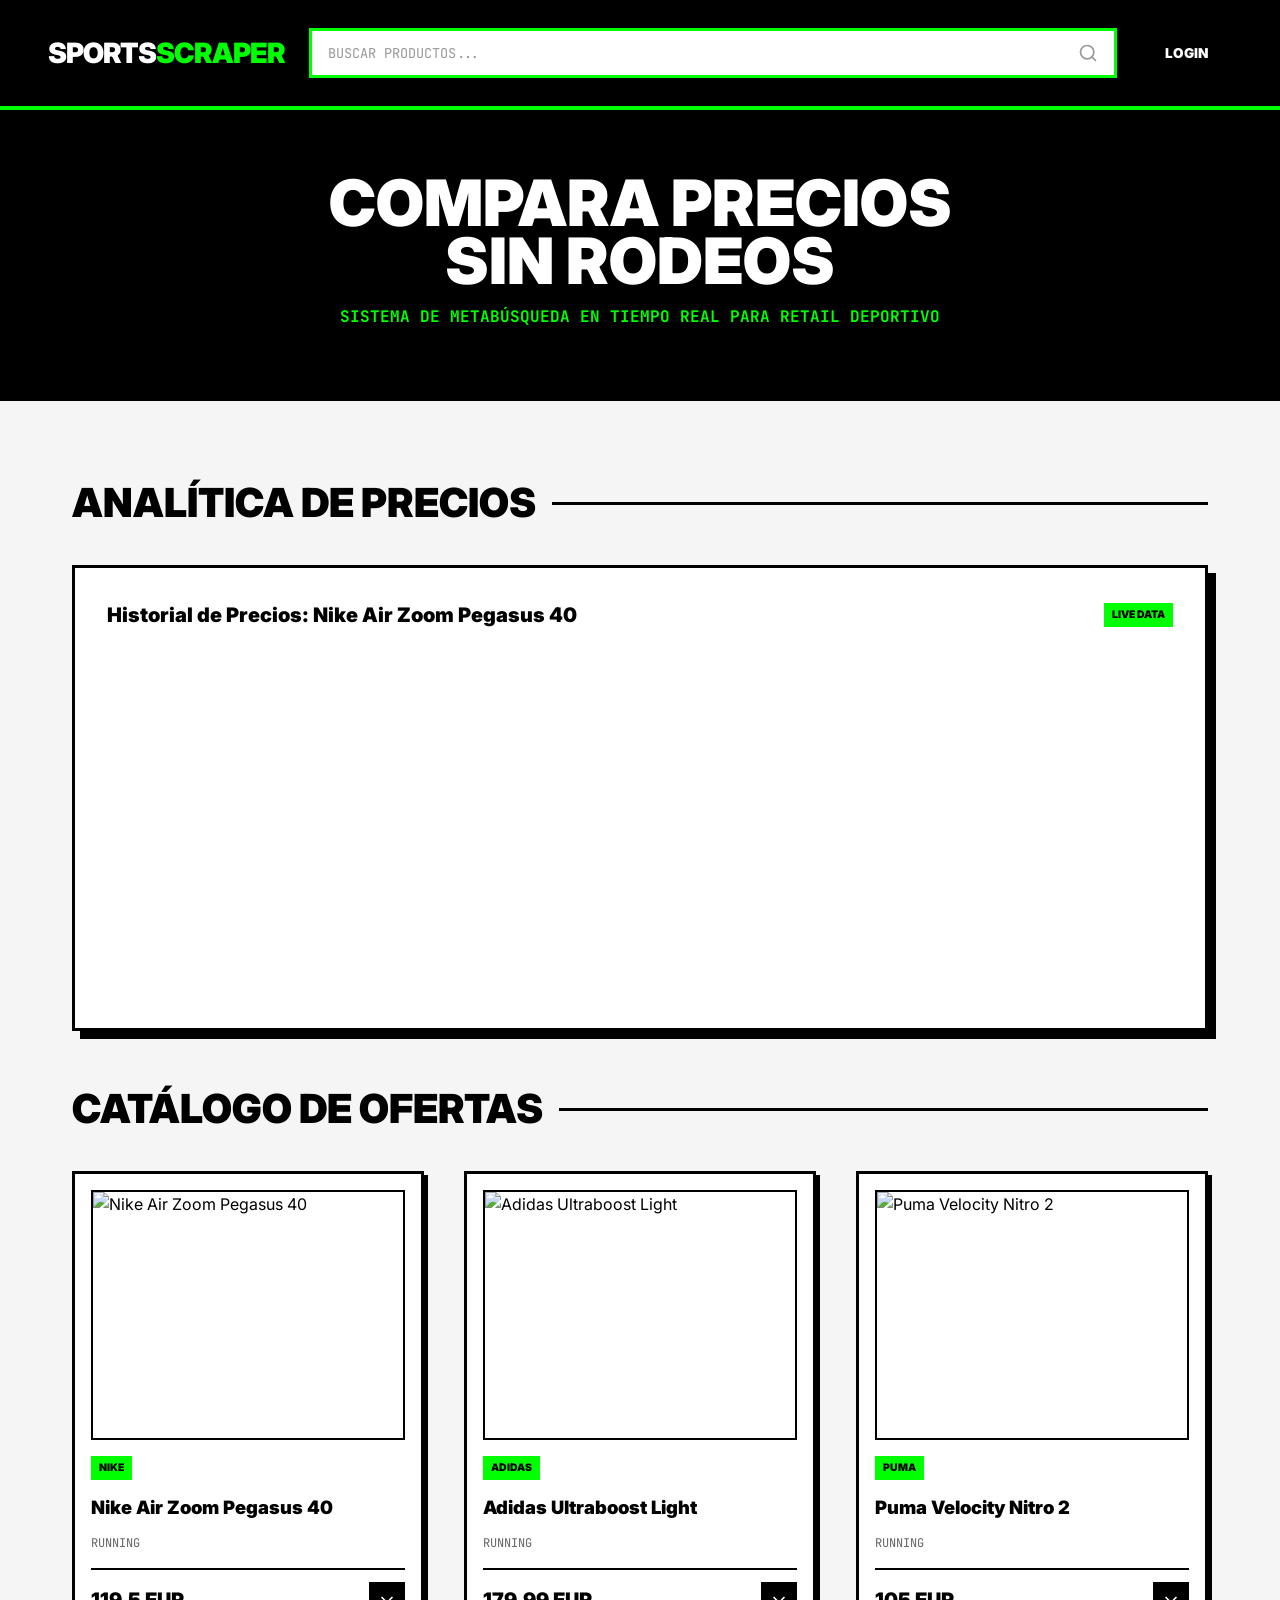
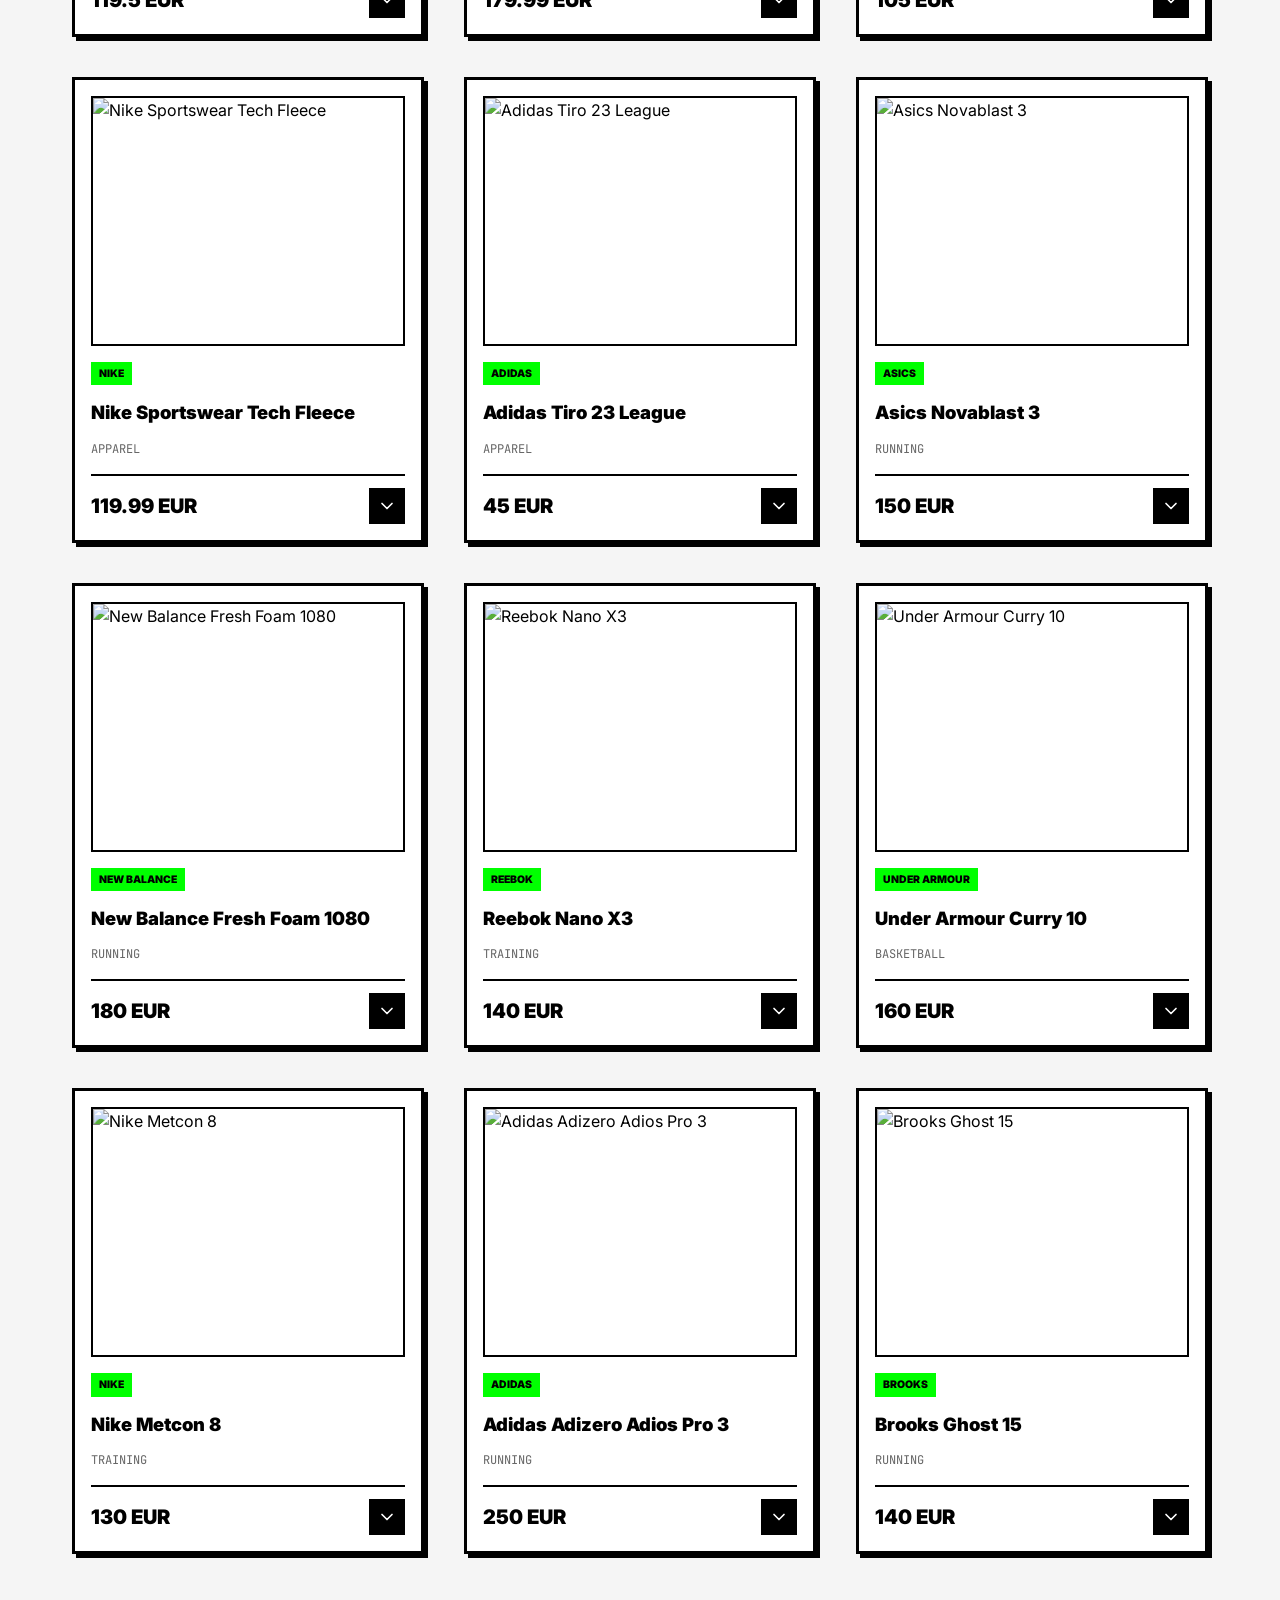
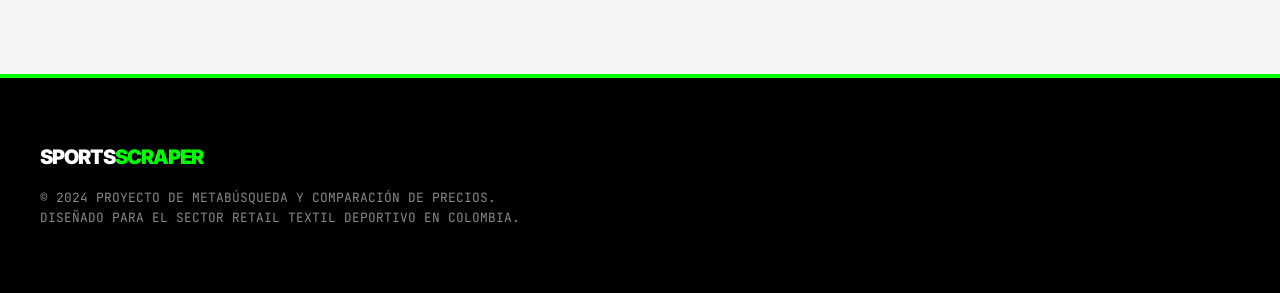
==== index.html @ 7b8d357d "feat: implementar layout base del header resolvinedo #3" ====
<!DOCTYPE html>
<html lang="es">
<head>
    <meta charset="UTF-8">
    <meta name="viewport" content="width=device-width, initial-scale=1.0">
    <title>SportsScraper | Comparador Brutalista</title>
    <link rel="stylesheet" href="css/style.css">
    <!-- Chart.js CDN -->
    <script src="https://cdn.jsdelivr.net/npm/chart.js"></script>
</head>
<body>
    <!-- HEADER: CU1 - Search Interface -->
    <header class="app-header">
        <div class="header-container">
            <div class="logo">Sports<span>Scraper</span></div>

            <div class="search-bar-wrapper">
                <div class="search-bar">
                    <input
                        type="text"
                        id="searchInput"
                        class="search-input"
                        placeholder="BUSCAR PRODUCTOS..."
                        aria-label="Buscador de productos"
                        autocomplete="off"
                    >
                    <button class="search-btn" aria-label="Ejecutar búsqueda">
                        <svg xmlns="http://www.w3.org/2000/svg" width="20" height="20" viewBox="0 0 24 24" fill="none" stroke="currentColor" stroke-width="2" stroke-linecap="round" stroke-linejoin="round"><circle cx="11" cy="11" r="8"></circle><path d="m21 21-4.35-4.35"/></svg>
                    </button>
                </div>
                <div id="search-suggestions" class="search-suggestions">
                    <div class="suggestions-content"></div>
                </div>
            </div>

            <nav class="header-nav">
                <button class="brutal-btn button-login">LOGIN</button>
            </nav>
        </div>
    </header>

    <section class="hero">
        <h1>COMPARA PRECIOS<br>SIN RODEOS</h1>
        <p>Sistema de metabúsqueda en tiempo real para retail deportivo</p>
    </section>

    <main class="container">
        <!-- ANALYTICS SECTION -->
        <section aria-labelledby="analytics-title">
            <div class="section-title" id="analytics-title">
                <span>ANALÍTICA DE PRECIOS</span>
                <div class="section-line"></div>
            </div>

            <div class="chart-container">
                <div class="chart-header">
                    <h2 id="chart-title">Selecciona un producto para ver su historial</h2>
                    <div class="neon-badge">Live Data</div>
                </div>
                <div class="chart-wrapper">
                    <canvas id="priceChart"></canvas>
                </div>
            </div>
        </section>

        <!-- RESULTS/CATALOG SECTION -->
        <section aria-labelledby="catalog-title">
            <div class="section-title" id="catalog-title">
                <span>CATÁLOGO DE OFERTAS</span>
                <div class="section-line"></div>
            </div>

            <!-- Search Results Status -->
            <div id="search-status" class="search-status" style="display: none;">
                <p id="search-status-text"></p>
            </div>

            <!-- Products Grid Container -->
            <div id="product-grid" class="product-grid">
                <!-- Products will be rendered here by script.js -->
            </div>

            <!-- Empty State -->
            <div id="empty-state" class="empty-state" style="display: none;">
                <div class="empty-state-content">
                    <h3>No hay resultados</h3>
                    <p>Intenta con otras palabras clave o categorías</p>
                </div>
            </div>
        </section>
    </main>

    <footer>
        <div class="container" style="padding: 0;">
            <div class="logo" style="margin-bottom: 1rem;">Sports<span>Scraper</span></div>
            <p style="font-family: 'JetBrains Mono', monospace; font-size: 0.8rem; color: #888;">
                &copy; 2024 PROYECTO DE METABÚSQUEDA Y COMPARACIÓN DE PRECIOS.<br>
                DISEÑADO PARA EL SECTOR RETAIL TEXTIL DEPORTIVO EN COLOMBIA.
            </p>
        </div>
    </footer>

    <script src="js/script.js"></script>
</body>
</html>
---- css/style.css ----
@import url('https://fonts.googleapis.com/css2?family=Inter:wght@400;700;900&family=JetBrains+Mono:wght@400;700&display=swap');

/* ========================================
   VARIABLES Y RESET
   ======================================== */
:root {
  --neon-green: #00FF00;
  --brutal-black: #000000;
  --gallery-white: #FFFFFF;
  --soft-gray: #F5F5F5;
  --light-gray: #EEEEEE;
}

* {
  margin: 0;
  padding: 0;
  box-sizing: border-box;
}

html {
  scroll-behavior: smooth;
}

body {
  background-color: var(--soft-gray);
  color: var(--brutal-black);
  font-family: 'Inter', sans-serif;
  line-height: 1.5;
  font-size: 16px;
}

/* ========================================
   MOBILE FIRST: HEADER
   ======================================== */
.app-header {
  background-color: var(--brutal-black);
  color: white;
  border-bottom: 4px solid var(--neon-green);
  position: sticky;
  top: 0;
  z-index: 100;
}

.header-container {
  display: flex;
  justify-content: space-between;
  align-items: center;
  padding: 0.75rem 1rem;
  gap: 1.5rem;
  flex-wrap: nowrap;
}

.logo {
  font-size: 1.25rem;
  font-weight: 900;
  text-transform: uppercase;
  letter-spacing: -1px;
  white-space: nowrap;
  flex-shrink: 0;
}

.logo span {
  color: var(--neon-green);
}

.header-nav {
  flex-shrink: 0;
}

.button-login {
  padding: 0.5rem 1rem;
  font-size: 0.75rem;
}

.header-search {
  flex: 1;
  min-width: 200px;
}

.search-bar-wrapper {
  width: 100%;
  position: relative;
}

.search-bar {
  display: flex;
  align-items: center;
  gap: 0;
  border: 3px solid var(--neon-green);
  background: var(--gallery-white);
}

.search-suggestions {
  position: absolute;
  top: 100%;
  left: 0;
  right: 0;
  background: white;
  border: 2px solid var(--brutal-black);
  border-top: none;
  max-height: 300px;
  overflow-y: auto;
  display: none;
  z-index: 1000;
  box-shadow: 3px 3px 0px 0px var(--brutal-black);
  margin-top: -3px;
}

.search-suggestions.active {
  display: block;
}

.suggestions-content {
  padding: 0;
}

.suggestion-item {
  padding: 0.75rem 1rem;
  border-bottom: 1px solid #eee;
  cursor: pointer;
  font-family: 'JetBrains Mono', monospace;
  font-size: 0.85rem;
  transition: background-color 0.2s ease;
}

.suggestion-item:hover {
  background-color: rgba(0, 255, 0, 0.1);
  border-left: 3px solid var(--neon-green);
  padding-left: calc(1rem - 3px);
}

.suggestion-item:last-child {
  border-bottom: none;
}

.suggestion-count {
  color: #666;
  font-size: 0.75rem;
  margin-top: 0.5rem;
  padding: 0.5rem 1rem;
}

.search-input {
  flex: 1;
  padding: 0.75rem 1rem;
  font-family: 'JetBrains Mono', monospace;
  font-size: 0.85rem;
  border: none;
  background: transparent;
  color: #999;
  font-weight: 400;
  transition: all 0.2s ease;
  min-width: 0;
  text-transform: uppercase;
}

.search-input::placeholder {
  color: #999;
}

.search-input:focus {
  outline: none;
  color: var(--brutal-black);
}

.search-btn {
  background: transparent;
  color: #999;
  border: none;
  padding: 0.75rem 1rem;
  cursor: pointer;
  display: flex;
  align-items: center;
  justify-content: center;
  transition: all 0.2s ease;
  flex-shrink: 0;
}

.search-btn:hover {
  color: var(--neon-green);
}

/* ========================================
   MOBILE FIRST: HERO
   ======================================== */
.hero {
  background-color: var(--brutal-black);
  color: white;
  padding: 2.5rem 1rem;
  text-align: center;
  border-bottom: 8px solid var(--brutal-black);
  position: relative;
  overflow: hidden;
}

.hero h1 {
  font-size: clamp(1.5rem, 6vw, 3rem);
  font-weight: 900;
  margin-bottom: 1rem;
  line-height: 0.9;
}

.hero p {
  font-family: 'JetBrains Mono', monospace;
  color: var(--neon-green);
  text-transform: uppercase;
  font-weight: bold;
  font-size: 0.75rem;
}

/* ========================================
   MOBILE FIRST: CONTAINER & SECTIONS
   ======================================== */
.container {
  max-width: 1200px;
  margin: 0 auto;
  padding: 1.5rem 1rem;
}

section {
  margin-bottom: 2rem;
}

.section-title {
  font-size: 1.5rem;
  font-weight: 900;
  margin-bottom: 1.5rem;
  text-transform: uppercase;
  display: flex;
  align-items: center;
  gap: 1rem;
  flex-wrap: wrap;
}

.section-line {
  height: 3px;
  flex-grow: 1;
  background: var(--brutal-black);
}

/* ========================================
   MOBILE FIRST: CHART
   ======================================== */
.chart-container {
  background-color: white;
  border: 3px solid var(--brutal-black);
  padding: 1rem;
  margin-bottom: 2rem;
  box-shadow: 4px 4px 0px 0px var(--brutal-black);
}

.chart-header {
  margin-bottom: 1rem;
  display: flex;
  flex-direction: column;
  gap: 0.5rem;
}

.chart-header h2 {
  font-size: 1.1rem;
  font-weight: 900;
  word-break: break-word;
}

.chart-wrapper {
  height: 250px;
  width: 100%;
}

.neon-badge {
  background-color: var(--neon-green);
  color: var(--brutal-black);
  padding: 0.25rem 0.5rem;
  font-size: 0.65rem;
  font-weight: 900;
  text-transform: uppercase;
  display: inline-block;
  width: fit-content;
}

/* ========================================
   MOBILE FIRST: SEARCH STATUS
   ======================================== */
.search-status {
  background-color: var(--light-gray);
  border: 2px solid var(--brutal-black);
  padding: 1rem;
  margin-bottom: 1.5rem;
  font-family: 'JetBrains Mono', monospace;
  font-size: 0.85rem;
  word-break: break-word;
}

.search-status p {
  margin: 0;
}

/* ========================================
   MOBILE FIRST: PRODUCT GRID
   ======================================== */
.product-grid {
  display: grid;
  grid-template-columns: 1fr;
  gap: 1rem;
  min-height: auto;
}

.brutal-card {
  background-color: white;
  border: 3px solid var(--brutal-black);
  padding: 0.75rem;
  box-shadow: 3px 3px 0px 0px var(--brutal-black);
  transition: all 0.2s ease;
  display: flex;
  flex-direction: column;
  gap: 0.75rem;
  cursor: pointer;
  min-height: 400px;
}

.brutal-card:hover {
  transform: translate(-3px, -3px);
  box-shadow: 6px 6px 0px 0px var(--brutal-black);
}

.brutal-card img {
  width: 100%;
  height: 200px;
  object-fit: cover;
  display: block;
  border: 2px solid var(--brutal-black);
}

.brutal-card h3 {
  font-size: 1rem;
  font-weight: 900;
  line-height: 1.2;
  word-break: break-word;
}

.brutal-card p {
  font-size: 0.75rem;
  font-family: 'JetBrains Mono', monospace;
  color: #666;
  text-transform: uppercase;
  margin: 0;
}

.brutal-card-footer {
  margin-top: auto;
  padding-top: 0.75rem;
  border-top: 2px solid var(--brutal-black);
  display: flex;
  justify-content: space-between;
  align-items: center;
}

.brutal-card-price {
  font-size: 1.25rem;
  font-weight: 900;
}

.brutal-card-btn {
  background: var(--brutal-black);
  color: white;
  border: none;
  padding: 0.5rem;
  cursor: pointer;
  display: flex;
  align-items: center;
  justify-content: center;
  transition: all 0.2s ease;
}

.brutal-card-btn:hover {
  background: var(--neon-green);
  color: var(--brutal-black);
}

/* ========================================
   MOBILE FIRST: EMPTY STATE
   ======================================== */
.empty-state {
  text-align: center;
  padding: 3rem 1rem;
  background-color: var(--light-gray);
  border: 3px dashed var(--brutal-black);
  min-height: 300px;
  display: flex;
  align-items: center;
  justify-content: center;
}

.empty-state-content h3 {
  font-size: 1.5rem;
  font-weight: 900;
  margin-bottom: 0.5rem;
}

.empty-state-content p {
  font-family: 'JetBrains Mono', monospace;
  color: #666;
  font-size: 0.85rem;
}

/* ========================================
   MOBILE FIRST: BUTTONS
   ======================================== */
.brutal-btn {
  background-color: var(--brutal-black);
  color: white;
  border: none;
  padding: 0.75rem 1.5rem;
  font-weight: 900;
  text-transform: uppercase;
  cursor: pointer;
  transition: all 0.2s ease;
  font-size: 0.85rem;
  font-family: inherit;
}

.brutal-btn:hover {
  background-color: var(--neon-green);
  color: var(--brutal-black);
}

.brutal-btn:active {
  transform: scale(0.98);
}

/* ========================================
   MOBILE FIRST: FOOTER
   ======================================== */
footer {
  background-color: var(--brutal-black);
  color: white;
  padding: 2rem 1rem;
  margin-top: 3rem;
  border-top: 4px solid var(--neon-green);
  text-align: center;
}

footer .logo {
  display: inline-block;
  margin-bottom: 1rem;
  font-size: 1.25rem;
}

footer p {
  font-family: 'JetBrains Mono', monospace;
  font-size: 0.75rem;
  color: #999;
  line-height: 1.6;
}

/* ========================================
   TABLET: 640px and up
   ======================================== */
@media (min-width: 640px) {
  .app-header {
    padding: 1rem;
  }

  .header-container {
    justify-content: space-between;
    flex-wrap: nowrap;
    padding: 0.75rem 1rem;
    gap: 1.5rem;
  }

  .logo {
    font-size: 1.5rem;
    flex-shrink: 0;
  }

  .header-search {
    flex: 1;
    min-width: 200px;
    padding: 0;
    margin: 0;
  }

  .header-nav {
    flex-shrink: 0;
  }

  .header-nav {
    order: 3;
  }

  .hero h1 {
    font-size: clamp(2rem, 8vw, 3.5rem);
  }

  .hero p {
    font-size: 0.85rem;
  }

  .section-title {
    font-size: 2rem;
    margin-bottom: 1.75rem;
  }

  .chart-container {
    padding: 1.5rem;
    box-shadow: 6px 6px 0px 0px var(--brutal-black);
  }

  .chart-header {
    flex-direction: row;
    justify-content: space-between;
    align-items: center;
    gap: 1rem;
  }

  .chart-header h2 {
    font-size: 1.25rem;
  }

  .chart-wrapper {
    height: 300px;
  }

  .product-grid {
    grid-template-columns: repeat(auto-fill, minmax(220px, 1fr));
    gap: 1.5rem;
  }

  .brutal-card {
    padding: 1rem;
    gap: 1rem;
    box-shadow: 4px 4px 0px 0px var(--brutal-black);
  }

  .brutal-card:hover {
    transform: translate(-4px, -4px);
    box-shadow: 8px 8px 0px 0px var(--brutal-black);
  }

  .brutal-card img {
    height: 220px;
  }

  .brutal-card h3 {
    font-size: 1.1rem;
  }
}

/* ========================================
   DESKTOP: 1024px and up
   ======================================== */
@media (min-width: 1024px) {
  .app-header {
    position: sticky;
  }

  .header-container {
    padding: 0.75rem 2rem;
  }

  .logo {
    font-size: 1.75rem;
    flex-shrink: 0;
  }

  .header-search {
    flex: 1;
    max-width: none;
    margin: 0;
    padding: 0;
  }

  .search-bar-wrapper {
    width: 100%;
  }

  .hero {
    padding: 4rem 2rem;
  }

  .hero h1 {
    font-size: 4rem;
  }

  .hero p {
    font-size: 1rem;
  }

  .container {
    padding: 2rem;
  }

  section {
    margin-bottom: 2.5rem;
  }

  .section-title {
    font-size: 2.5rem;
    margin-bottom: 2rem;
  }

  .chart-container {
    padding: 2rem;
    margin-bottom: 3rem;
    box-shadow: 8px 8px 0px 0px var(--brutal-black);
  }

  .chart-wrapper {
    height: 350px;
  }

  .product-grid {
    grid-template-columns: repeat(auto-fill, minmax(250px, 1fr));
    gap: 2rem;
  }

  .brutal-card {
    padding: 1rem;
    gap: 1rem;
    min-height: 450px;
  }

  .brutal-card img {
    height: 250px;
  }

  .brutal-card h3 {
    font-size: 1.15rem;
  }

  footer {
    padding: 4rem 2rem;
    text-align: left;
  }

  footer .logo {
    margin-bottom: 1rem;
  }
}

/* ========================================
   LARGE DESKTOP: 1280px and up
   ======================================== */
@media (min-width: 1280px) {
  .product-grid {
    grid-template-columns: repeat(auto-fill, minmax(280px, 1fr));
    gap: 2.5rem;
  }
}
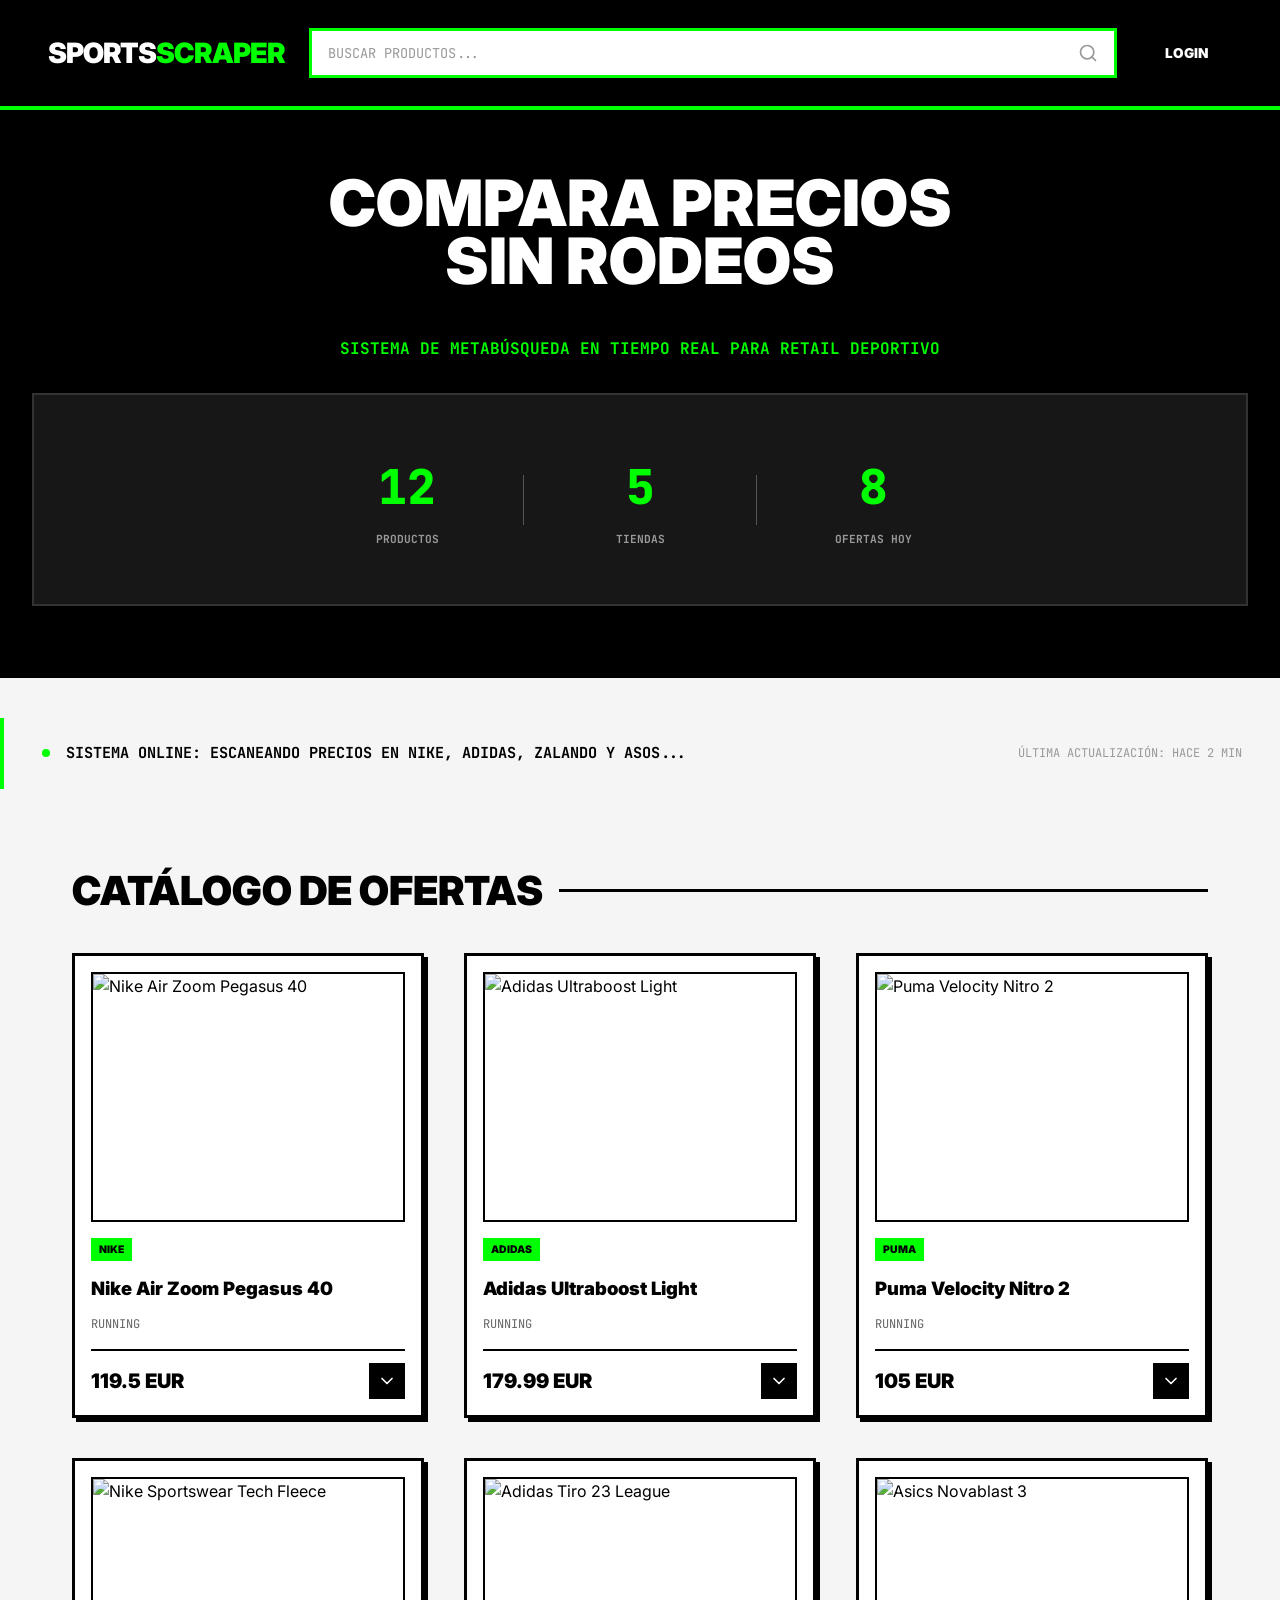
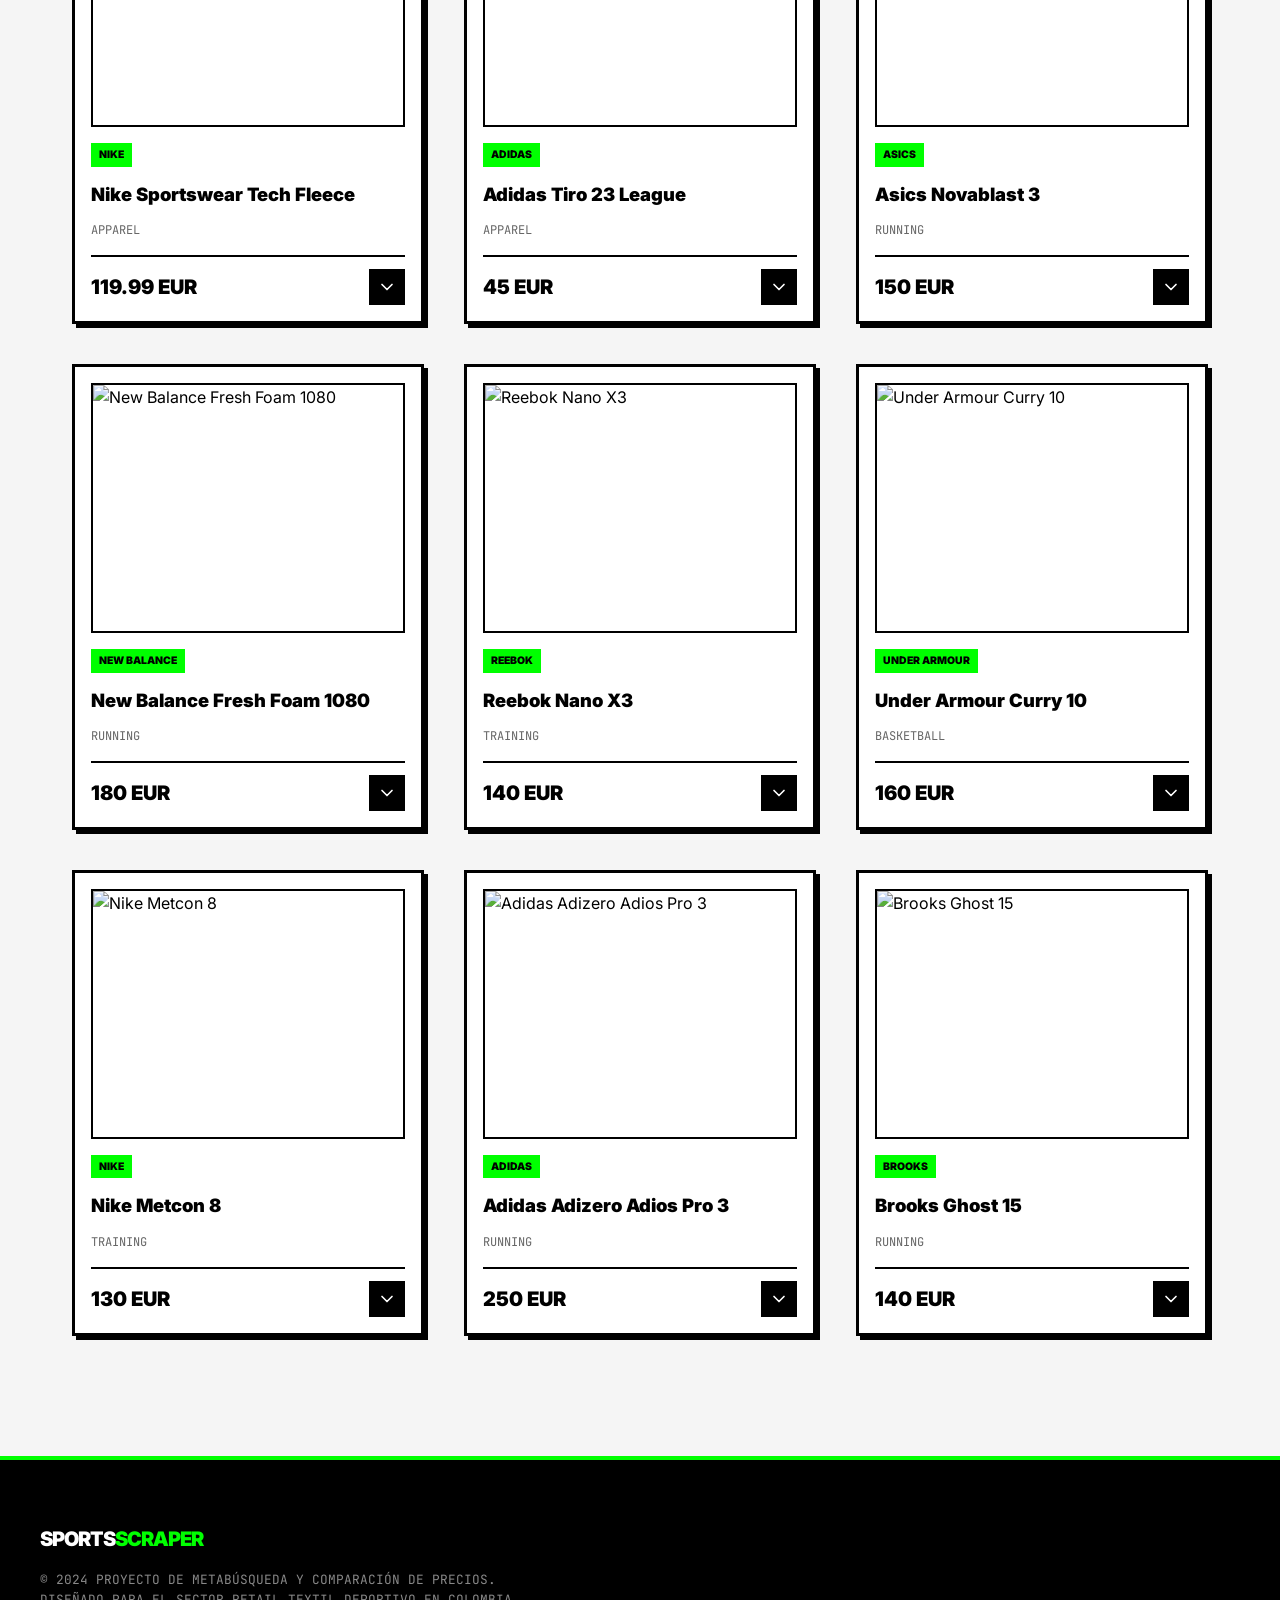
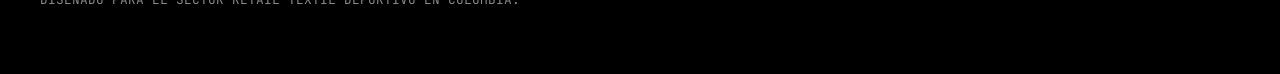
==== commit 4315ebf0: "feat: implementar lógica de filtrado por precio (Issue #5)" ====
--- a/index.html
+++ b/index.html
@@ -5,8 +5,6 @@
     <meta name="viewport" content="width=device-width, initial-scale=1.0">
     <title>SportsScraper | Comparador Brutalista</title>
     <link rel="stylesheet" href="css/style.css">
-    <!-- Chart.js CDN -->
-    <script src="https://cdn.jsdelivr.net/npm/chart.js"></script>
 </head>
 <body>
     <!-- HEADER: CU1 - Search Interface -->
@@ -42,27 +40,38 @@
     <section class="hero">
         <h1>COMPARA PRECIOS<br>SIN RODEOS</h1>
         <p>Sistema de metabúsqueda en tiempo real para retail deportivo</p>
+
+        <!-- STATISTICS SECTION -->
+        <div class="stats-section">
+            <div class="stats-container">
+                <div class="stat-item">
+                    <span class="stat-number" id="stat-products">1,240</span>
+                    <span class="stat-label">PRODUCTOS</span>
+                </div>
+                <div class="stat-divider"></div>
+                <div class="stat-item">
+                    <span class="stat-number" id="stat-stores">5</span>
+                    <span class="stat-label">TIENDAS</span>
+                </div>
+                <div class="stat-divider"></div>
+                <div class="stat-item">
+                    <span class="stat-number" id="stat-offers">84</span>
+                    <span class="stat-label">OFERTAS HOY</span>
+                </div>
+            </div>
+        </div>
+    </section>
+
+    <!-- SYSTEM STATUS SECTION -->
+    <section class="system-status">
+        <div class="status-content">
+            <div class="status-dot"></div>
+            <span class="status-text">SISTEMA ONLINE: ESCANEANDO PRECIOS EN NIKE, ADIDAS, ZALANDO Y ASOS...</span>
+            <span class="status-time">ÚLTIMA ACTUALIZACIÓN: HACE 2 MIN</span>
+        </div>
     </section>
 
     <main class="container">
-        <!-- ANALYTICS SECTION -->
-        <section aria-labelledby="analytics-title">
-            <div class="section-title" id="analytics-title">
-                <span>ANALÍTICA DE PRECIOS</span>
-                <div class="section-line"></div>
-            </div>
-
-            <div class="chart-container">
-                <div class="chart-header">
-                    <h2 id="chart-title">Selecciona un producto para ver su historial</h2>
-                    <div class="neon-badge">Live Data</div>
-                </div>
-                <div class="chart-wrapper">
-                    <canvas id="priceChart"></canvas>
-                </div>
-            </div>
-        </section>
-
         <!-- RESULTS/CATALOG SECTION -->
         <section aria-labelledby="catalog-title">
             <div class="section-title" id="catalog-title">
--- a/css/style.css
+++ b/css/style.css
@@ -191,6 +191,9 @@
   border-bottom: 8px solid var(--brutal-black);
   position: relative;
   overflow: hidden;
+  display: flex;
+  flex-direction: column;
+  gap: 2rem;
 }
 
 .hero h1 {
@@ -205,6 +208,106 @@
   color: var(--neon-green);
   text-transform: uppercase;
   font-weight: bold;
+  font-size: 0.75rem;
+}
+
+/* ========================================
+   MOBILE FIRST: STATISTICS
+   ======================================== */
+.stats-section {
+  background-color: rgba(48, 46, 46, 0.5);
+  padding: 1.5rem 1rem;
+  border: 2px solid #333;
+  border-radius: 0;
+}
+
+.stats-container {
+  max-width: 1200px;
+  margin: 0 auto;
+  display: flex;
+  justify-content: center;
+  align-items: center;
+  gap: 0;
+  flex-wrap: wrap;
+}
+
+.stat-item {
+  flex: 0 1 auto;
+  text-align: center;
+  color: white;
+  padding: 1rem;
+  min-width: 120px;
+}
+
+.stat-number {
+  display: block;
+  font-size: 1.75rem;
+  font-weight: 900;
+  color: var(--neon-green);
+  font-family: 'JetBrains Mono', monospace;
+  margin-bottom: 0.5rem;
+}
+
+.stat-label {
+  display: block;
+  font-size: 0.7rem;
+  font-family: 'JetBrains Mono', monospace;
+  color: #999;
+  text-transform: uppercase;
+  font-weight: bold;
+}
+
+.stat-divider {
+  width: 1px;
+  height: 50px;
+  background-color: #555;
+  margin: 0 1rem;
+}
+
+/* ========================================
+   MOBILE FIRST: SYSTEM STATUS
+   ======================================== */
+.system-status {
+  background-color: var(--soft-gray);
+  padding: 1.5rem 1rem;
+  border-left: 4px solid var(--neon-green);
+}
+
+.status-content {
+  max-width: 1200px;
+  margin: 0 auto;
+  display: flex;
+  align-items: center;
+  gap: 1rem;
+  font-family: 'JetBrains Mono', monospace;
+  font-size: 0.85rem;
+  flex-wrap: wrap;
+}
+
+.status-dot {
+  width: 8px;
+  height: 8px;
+  background-color: var(--neon-green);
+  border-radius: 50%;
+  flex-shrink: 0;
+  animation: pulse 2s infinite;
+}
+
+@keyframes pulse {
+  0%, 100% { opacity: 1; }
+  50% { opacity: 0.6; }
+}
+
+.status-text {
+  color: var(--brutal-black);
+  text-transform: uppercase;
+  font-weight: 700;
+  flex: 1;
+}
+
+.status-time {
+  color: #999;
+  text-transform: uppercase;
   font-size: 0.75rem;
 }
 
@@ -496,6 +599,22 @@
     font-size: 0.85rem;
   }
 
+  .stats-section {
+    padding: 2rem 1rem;
+  }
+
+  .stat-item {
+    min-width: 180px;
+  }
+
+  .stat-number {
+    font-size: 2.5rem;
+  }
+
+  .status-content {
+    flex-wrap: nowrap;
+  }
+
   .section-title {
     font-size: 2rem;
     margin-bottom: 1.75rem;
@@ -586,6 +705,22 @@
     font-size: 1rem;
   }
 
+  .stats-section {
+    padding: 2.5rem 2rem;
+  }
+
+  .stat-item {
+    min-width: 200px;
+  }
+
+  .stat-number {
+    font-size: 3rem;
+  }
+
+  .status-content {
+    font-size: 0.95rem;
+  }
+
   .container {
     padding: 2rem;
   }
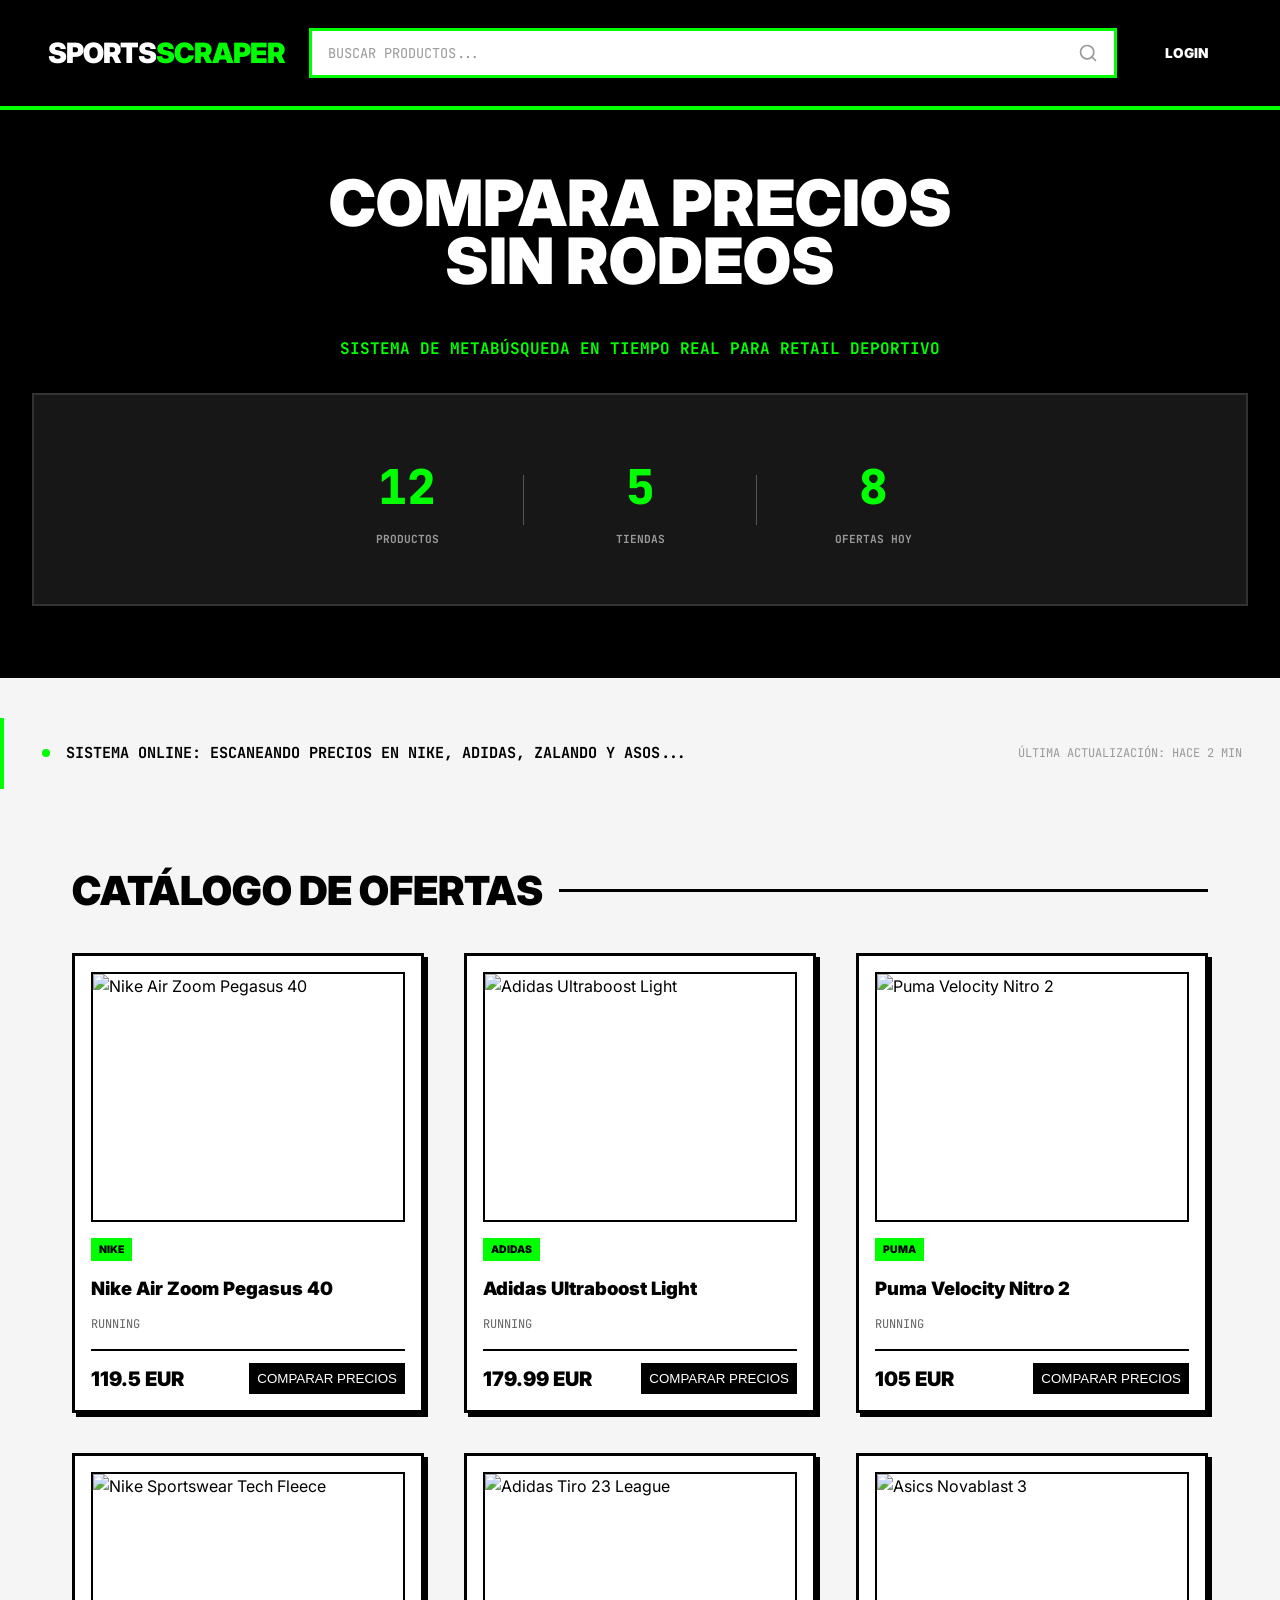
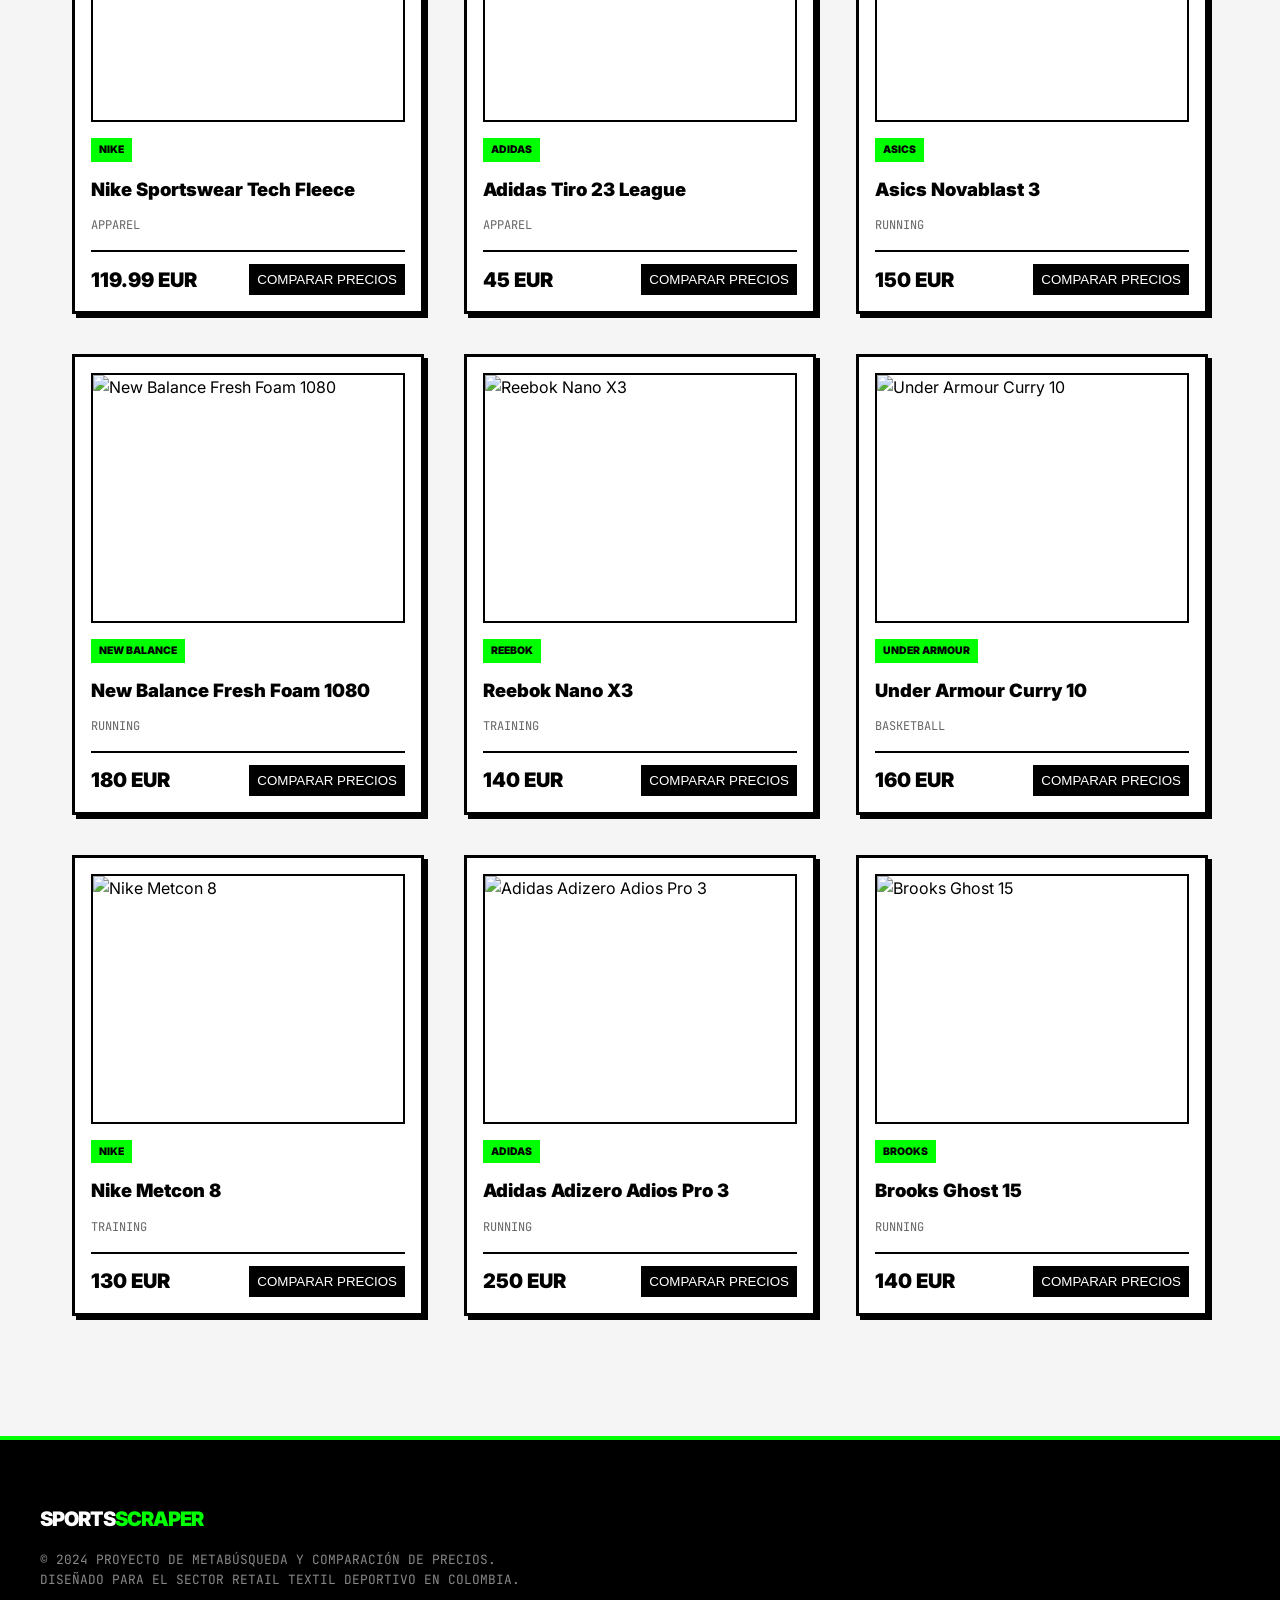
==== commit 555a54bb: "Merge pull request #11 from oscarjfernandezim-design/LocalStorage Persistencia de Alertas (LocalStor" ====
--- a/index.html
+++ b/index.html
@@ -5,6 +5,8 @@
     <meta name="viewport" content="width=device-width, initial-scale=1.0">
     <title>SportsScraper | Comparador Brutalista</title>
     <link rel="stylesheet" href="css/style.css">
+    <!-- Chart.js para gráfica de histórico de precios -->
+    <script src="https://cdn.jsdelivr.net/npm/chart.js"></script>
 </head>
 <body>
     <!-- HEADER: CU1 - Search Interface -->
@@ -99,6 +101,101 @@
         </section>
     </main>
 
+    <!-- PRICE COMPARISON MODAL (CU2) -->
+    <div id="priceModal" class="modal-overlay" style="display: none;">
+        <div class="modal-content">
+            <!-- Bell Icon - Esquina superior izquierda (CU3) -->
+            <button id="bellButton" class="modal-bell-icon" title="Configurar alerta de precio">
+                <svg xmlns="http://www.w3.org/2000/svg" width="24" height="24" viewBox="0 0 24 24" fill="currentColor">
+                    <path d="M18 8A6 6 0 0 0 6 8c0 7-3 9-3 9h18s-3-2-3-9"/>
+                    <path d="M13.73 21a2 2 0 0 1-3.46 0"/>
+                </svg>
+            </button>
+
+            <button id="closeModal" class="modal-close">✕</button>
+
+            <div class="modal-header">
+                <div class="modal-header-left">
+                    <h2 id="modalProductName"></h2>
+                    <span id="modalLowestPrice" class="neon-badge"></span>
+                </div>
+            </div>
+
+            <div class="modal-body">
+                <!-- Imagen y detalles laterales -->
+                <div class="modal-product-info">
+                    <div class="product-main">
+                        <img id="modalProductImage" alt="" style="max-width: 100%; max-height: 350px; border: 3px solid #000; object-fit: cover;">
+                        <p id="modalProductDescription" style="margin-top: 1rem; font-family: 'JetBrains Mono', monospace; color: #666; font-size: 0.9rem;"></p>
+                    </div>
+                    <div class="product-details">
+                        <h3 style="font-size: 1.1rem; font-weight: 900; margin-bottom: 1rem; text-transform: uppercase;">Detalles del Producto</h3>
+                        <div id="productDetailsContent" style="font-family: 'JetBrains Mono', monospace; font-size: 0.85rem; line-height: 1.8;">
+                            <!-- Detalles renderizados aquí -->
+                        </div>
+                    </div>
+                </div>
+
+                <!-- PRICE ALERT SECTION (CU3) -->
+                <div class="modal-alert-section">
+                    <div class="alert-header">
+                        <h3>Configurar Alerta de Precio</h3>
+                        <button class="toggle-btn" id="toggleAlertForm" title="Mostrar/ocultar formulario">
+                            <span id="toggleIcon">▼</span>
+                        </button>
+                    </div>
+
+                    <form id="alertForm" class="alert-form" style="display: none;">
+                        <div class="form-group">
+                            <label for="targetPrice">Precio Objetivo (EUR)</label>
+                            <input type="number" id="targetPrice" class="brutal-input" placeholder="Ej: 100.00" step="0.01" min="0" required>
+                        </div>
+
+                        <div class="form-group">
+                            <label>Notificar en tiendas (opcional - todas si no selecciona)</label>
+                            <div class="store-checkboxes" id="storeCheckboxes">
+                                <!-- Checkboxes renderizados dinámicamente -->
+                            </div>
+                        </div>
+
+                        <div class="form-actions">
+                            <button type="submit" class="brutal-btn btn-save">GUARDAR ALERTA</button>
+                            <button type="button" class="brutal-btn btn-cancel" id="cancelAlert">CANCELAR</button>
+                        </div>
+                    </form>
+
+                    <!-- Alertas activas del usuario -->
+                    <div id="activeAlerts" class="active-alerts" style="display: none;">
+                        <h4 style="margin: 0 0 1rem 0; font-weight: 900; text-transform: uppercase; font-size: 0.9rem;">Alertas Activas</h4>
+                        <div id="alertsList">
+                            <!-- Items de alertas mostradas aquí -->
+                        </div>
+                    </div>
+                </div>
+
+                <!-- Historial de precios (gráfica) -->
+                <div id="modalPriceHistory" class="price-history" style="display: none; margin-top: 2rem;">
+                    <h3 style="font-size: 1.25rem; font-weight: 900; margin-bottom: 1rem;">Historial de Precios</h3>
+                    <canvas id="modalPriceChart" height="250"></canvas>
+                </div>
+
+                <!-- Mejores ofertas -->
+                <div class="modal-offers" style="margin-top: 2rem;">
+                    <h3 style="font-size: 1.25rem; font-weight: 900; margin-bottom: 1.5rem;">Mejores Ofertas</h3>
+                    <div id="offersContainer" class="offers-container">
+                        <!-- Ofertas renderizadas aquí -->
+                    </div>
+                </div>
+            </div>
+        </div>
+
+        <!-- Notificación visual de alerta activada (CU3) -->
+        <div id="priceAlertNotification" class="price-alert-notification" style="display: none;">
+            <span id="notificationMessage"></span>
+            <button id="closeNotification" class="notification-close" title="Cerrar notificación">✕</button>
+        </div>
+    </div>
+
     <footer>
         <div class="container" style="padding: 0;">
             <div class="logo" style="margin-bottom: 1rem;">Sports<span>Scraper</span></div>
--- a/css/style.css
+++ b/css/style.css
@@ -507,6 +507,575 @@
 }
 
 /* ========================================
+   MOBILE FIRST: MODAL - PRICE COMPARISON
+   ======================================== */
+.modal-overlay {
+  position: fixed;
+  top: 0;
+  left: 0;
+  right: 0;
+  bottom: 0;
+  background-color: rgba(0, 0, 0, 0.7);
+  z-index: 1000;
+  display: flex;
+  align-items: center;
+  justify-content: center;
+  padding: 1rem;
+  overflow-y: auto;
+}
+
+.modal-content {
+  background-color: var(--gallery-white);
+  border: 3px solid var(--brutal-black);
+  box-shadow: 6px 6px 0px 0px var(--brutal-black);
+  max-width: 900px;
+  width: 100%;
+  max-height: 90vh;
+  overflow-y: auto;
+  position: relative;
+  padding: 2rem;
+}
+
+.modal-close {
+  position: absolute;
+  top: 1rem;
+  right: 1rem;
+  background: var(--brutal-black);
+  color: white;
+  border: 2px solid var(--brutal-black);
+  width: 40px;
+  height: 40px;
+  font-size: 1.5rem;
+  cursor: pointer;
+  display: flex;
+  align-items: center;
+  justify-content: center;
+  transition: all 0.2s ease;
+  font-weight: 900;
+}
+
+.modal-close:hover {
+  background: var(--neon-green);
+  color: var(--brutal-black);
+  transform: rotate(90deg);
+}
+
+.modal-header {
+  margin-bottom: 2rem;
+  border-bottom: 3px solid var(--brutal-black);
+  padding-bottom: 1rem;
+}
+
+.modal-header-left {
+  display: flex;
+  align-items: flex-start;
+  gap: 1rem;
+  flex-wrap: wrap;
+  padding-right: 50px;
+}
+
+.modal-header h2 {
+  font-size: 2rem;
+  font-weight: 900;
+  margin: 0;
+  flex: 1;
+  min-width: 200px;
+}
+
+.modal-body {
+  display: flex;
+  flex-direction: column;
+  gap: 2rem;
+}
+
+.modal-product-info {
+  display: grid;
+  grid-template-columns: 1fr 1fr;
+  gap: 2rem;
+  padding-bottom: 1.5rem;
+  border-bottom: 2px solid #ddd;
+}
+
+.product-main {
+  display: flex;
+  flex-direction: column;
+}
+
+.product-details {
+  border-left: 3px solid var(--brutal-black);
+  padding-left: 1.5rem;
+  display: flex;
+  flex-direction: column;
+  justify-content: flex-start;
+}
+
+.product-details h3 {
+  color: var(--brutal-black);
+}
+
+.detail-item {
+  display: flex;
+  flex-direction: column;
+  margin-bottom: 1rem;
+  padding-bottom: 0.75rem;
+  border-bottom: 1px solid #ddd;
+}
+
+.detail-label {
+  font-weight: 900;
+  color: var(--brutal-black);
+  text-transform: uppercase;
+  font-size: 0.75rem;
+  margin-bottom: 0.25rem;
+}
+
+.detail-value {
+  color: #333;
+  font-size: 0.9rem;
+}
+
+/* Mobile: Hacer una columna */
+@media (max-width: 639px) {
+  .modal-product-info {
+    grid-template-columns: 1fr;
+    gap: 1rem;
+  }
+
+  .product-details {
+    border-left: none;
+    border-top: 3px solid var(--brutal-black);
+    padding-left: 0;
+    padding-top: 1rem;
+  }
+}
+
+.price-history {
+  padding: 1.5rem;
+  background-color: var(--light-gray);
+  border: 2px solid var(--brutal-black);
+}
+
+.price-history h3 {
+  margin-bottom: 1rem;
+}
+
+.price-history canvas {
+  width: 100% !important;
+  height: 250px !important;
+}
+
+.modal-offers h3 {
+  margin-bottom: 1.5rem;
+  font-size: 1.25rem;
+}
+
+.offers-container {
+  display: flex;
+  flex-direction: column;
+  gap: 1rem;
+}
+
+.offer-row {
+  display: flex;
+  align-items: center;
+  gap: 1rem;
+  border: 2px solid var(--brutal-black);
+  padding: 1rem;
+  background-color: var(--light-gray);
+  transition: all 0.2s ease;
+}
+
+.offer-row:hover {
+  background-color: rgba(0, 255, 0, 0.05);
+  box-shadow: 3px 3px 0px 0px var(--brutal-black);
+  transform: translate(-2px, -2px);
+}
+
+.offer-logo {
+  width: 60px;
+  height: 60px;
+  object-fit: contain;
+  border: 2px solid var(--brutal-black);
+  padding: 0.5rem;
+  background: white;
+}
+
+.offer-info {
+  flex: 1;
+  display: flex;
+  flex-direction: column;
+  gap: 0.25rem;
+  font-family: 'JetBrains Mono', monospace;
+  font-size: 0.9rem;
+}
+
+.offer-store {
+  font-weight: 900;
+  text-transform: uppercase;
+  font-size: 1rem;
+}
+
+.offer-price {
+  font-size: 1.5rem;
+  font-weight: 900;
+  color: var(--neon-green);
+}
+
+.offer-stock {
+  font-size: 0.75rem;
+  color: #999;
+  text-transform: uppercase;
+}
+
+.offer-updated {
+  font-size: 0.7rem;
+  color: #999;
+}
+
+.compare-btn {
+  background: var(--brutal-black);
+  color: white;
+  border: 2px solid var(--brutal-black);
+  padding: 0.75rem 1.5rem;
+  font-weight: 900;
+  text-transform: uppercase;
+  cursor: pointer;
+  font-family: 'JetBrains Mono', monospace;
+  font-size: 0.85rem;
+  transition: all 0.2s ease;
+  white-space: nowrap;
+  flex-shrink: 0;
+}
+
+.compare-btn:hover {
+  background: var(--neon-green);
+  color: var(--brutal-black);
+  transform: scale(1.05);
+}
+
+.compare-btn:active {
+  transform: scale(0.95);
+}
+
+/* ========================================
+   MOBILE FIRST: PRICE ALERTS (CU3)
+   ======================================== */
+
+/* Bell Icon */
+.modal-bell-icon {
+  position: absolute;
+  top: 1rem;
+  left: 1rem;
+  background: var(--brutal-black);
+  color: white;
+  border: 2px solid var(--brutal-black);
+  width: 40px;
+  height: 40px;
+  cursor: pointer;
+  display: flex;
+  align-items: center;
+  justify-content: center;
+  transition: all 0.2s ease;
+  z-index: 1001;
+  padding: 0;
+}
+
+.modal-bell-icon:hover {
+  background: var(--neon-green);
+  color: var(--brutal-black);
+}
+
+.modal-bell-icon.active {
+  background: var(--neon-green);
+  color: var(--brutal-black);
+}
+
+/* Alert Section */
+.modal-alert-section {
+  margin: 1.5rem 0;
+  padding: 1.5rem;
+  border: 2px solid var(--brutal-black);
+  background: var(--light-gray);
+}
+
+.alert-header {
+  display: flex;
+  justify-content: space-between;
+  align-items: center;
+  margin-bottom: 1rem;
+  padding-bottom: 1rem;
+  border-bottom: 2px solid var(--brutal-black);
+}
+
+.alert-header h3 {
+  font-size: 0.95rem;
+  font-weight: 900;
+  text-transform: uppercase;
+  margin: 0;
+}
+
+.toggle-btn {
+  background: var(--brutal-black);
+  color: white;
+  border: 2px solid var(--brutal-black);
+  width: 40px;
+  height: 40px;
+  cursor: pointer;
+  display: flex;
+  align-items: center;
+  justify-content: center;
+  transition: all 0.2s ease;
+  font-weight: 900;
+  font-size: 1rem;
+  padding: 0;
+}
+
+.toggle-btn:hover {
+  background: var(--neon-green);
+  color: var(--brutal-black);
+}
+
+/* Formulario */
+.alert-form {
+  display: flex;
+  flex-direction: column;
+  gap: 1rem;
+  padding: 1rem 0;
+  border-top: 2px solid var(--brutal-black);
+  margin-top: 1rem;
+  animation: slideDown 0.3s ease;
+}
+
+@keyframes slideDown {
+  from {
+    opacity: 0;
+    transform: translateY(-10px);
+  }
+  to {
+    opacity: 1;
+    transform: translateY(0);
+  }
+}
+
+.form-group {
+  display: flex;
+  flex-direction: column;
+  gap: 0.5rem;
+}
+
+.form-group label {
+  font-weight: 900;
+  text-transform: uppercase;
+  font-size: 0.75rem;
+  font-family: 'JetBrains Mono', monospace;
+  color: var(--brutal-black);
+}
+
+.brutal-input {
+  border: 3px solid var(--brutal-black);
+  padding: 0.75rem 1rem;
+  font-family: 'JetBrains Mono', monospace;
+  font-size: 0.85rem;
+  text-transform: uppercase;
+  box-shadow: 3px 3px 0px 0px var(--brutal-black);
+  transition: all 0.2s ease;
+  background: white;
+}
+
+.brutal-input:focus {
+  outline: none;
+  box-shadow: 6px 6px 0px 0px var(--brutal-black);
+  transform: translate(-3px, -3px);
+}
+
+.brutal-input:invalid {
+  border-color: #ff6b6b;
+}
+
+/* Checkboxes */
+.store-checkboxes {
+  display: grid;
+  grid-template-columns: repeat(auto-fit, minmax(110px, 1fr));
+  gap: 0.75rem;
+}
+
+.store-checkbox {
+  display: flex;
+  align-items: center;
+  gap: 0.5rem;
+  padding: 0.5rem;
+  border: 2px solid var(--brutal-black);
+  background: white;
+  cursor: pointer;
+  transition: all 0.2s ease;
+}
+
+.store-checkbox:hover {
+  background: rgba(0, 255, 0, 0.1);
+}
+
+.store-checkbox input[type="checkbox"] {
+  width: 18px;
+  height: 18px;
+  cursor: pointer;
+  accent-color: var(--neon-green);
+}
+
+.store-checkbox label {
+  cursor: pointer;
+  font-weight: 700;
+  font-size: 0.75rem;
+  text-transform: uppercase;
+  font-family: 'JetBrains Mono', monospace;
+  margin: 0;
+}
+
+/* Form Actions */
+.form-actions {
+  display: grid;
+  grid-template-columns: 1fr 1fr;
+  gap: 1rem;
+  margin-top: 1rem;
+}
+
+.btn-save {
+  background: var(--neon-green) !important;
+  color: var(--brutal-black) !important;
+  border: 3px solid var(--brutal-black) !important;
+  padding: 0.75rem 1.5rem !important;
+}
+
+.btn-save:hover {
+  background: var(--brutal-black) !important;
+  color: white !important;
+}
+
+.btn-cancel {
+  background: white !important;
+  color: var(--brutal-black) !important;
+  border: 3px solid var(--brutal-black) !important;
+  padding: 0.75rem 1.5rem !important;
+}
+
+.btn-cancel:hover {
+  background: #ddd !important;
+}
+
+/* Active Alerts */
+.active-alerts {
+  margin-top: 1rem;
+  padding: 1rem;
+  background: white;
+  border: 2px dashed var(--brutal-black);
+  animation: slideDown 0.3s ease;
+}
+
+.alert-item {
+  display: flex;
+  justify-content: space-between;
+  align-items: flex-start;
+  flex-wrap: wrap;
+  padding: 0.75rem;
+  margin-bottom: 0.5rem;
+  background: var(--light-gray);
+  border: 2px solid var(--brutal-black);
+  font-family: 'JetBrains Mono', monospace;
+  font-size: 0.85rem;
+  gap: 0.5rem;
+}
+
+.alert-item-info {
+  flex: 1;
+  min-width: 150px;
+}
+
+.alert-item-actions {
+  display: flex;
+  gap: 0.5rem;
+  flex-wrap: wrap;
+}
+
+.alert-btn {
+  background: var(--brutal-black);
+  color: white;
+  border: 2px solid var(--brutal-black);
+  padding: 0.25rem 0.75rem;
+  cursor: pointer;
+  font-weight: 900;
+  font-size: 0.7rem;
+  transition: all 0.2s ease;
+  font-family: 'JetBrains Mono', monospace;
+  text-transform: uppercase;
+}
+
+.alert-btn:hover {
+  background: var(--neon-green);
+  color: var(--brutal-black);
+}
+
+.alert-btn.delete:hover {
+  background: #ff6b6b;
+  color: white;
+  border-color: #ff6b6b;
+}
+
+/* Price Alert Notification */
+.price-alert-notification {
+  position: fixed;
+  bottom: 2rem;
+  right: 2rem;
+  background: var(--neon-green);
+  color: var(--brutal-black);
+  border: 3px solid var(--brutal-black);
+  padding: 1.5rem 2rem;
+  box-shadow: 6px 6px 0px 0px var(--brutal-black);
+  z-index: 2000;
+  display: flex;
+  justify-content: space-between;
+  align-items: center;
+  gap: 1rem;
+  font-family: 'JetBrains Mono', monospace;
+  font-weight: 900;
+  animation: slideIn 0.3s ease;
+  max-width: 400px;
+}
+
+@keyframes slideIn {
+  from {
+    transform: translateX(500px);
+    opacity: 0;
+  }
+  to {
+    transform: translateX(0);
+    opacity: 1;
+  }
+}
+
+.price-alert-notification.warning {
+  background: #ff6b6b;
+  color: white;
+}
+
+.notification-close {
+  background: transparent;
+  border: none;
+  color: inherit;
+  font-size: 1.5rem;
+  cursor: pointer;
+  font-weight: 900;
+  display: flex;
+  align-items: center;
+  justify-content: center;
+  width: 30px;
+  height: 30px;
+  padding: 0;
+}
+
+.notification-close:hover {
+  transform: scale(1.2);
+}
+
+/* ========================================
    MOBILE FIRST: BUTTONS
    ======================================== */
 .brutal-btn {
@@ -663,6 +1232,36 @@
   .brutal-card h3 {
     font-size: 1.1rem;
   }
+
+  .modal-content {
+    max-width: 700px;
+    padding: 2.5rem;
+  }
+
+  .modal-header h2 {
+    font-size: 2.25rem;
+  }
+
+  .offer-row {
+    padding: 1.25rem;
+  }
+
+  .offer-logo {
+    width: 70px;
+    height: 70px;
+  }
+
+  .store-checkboxes {
+    grid-template-columns: repeat(2, 1fr);
+  }
+
+  .form-actions {
+    grid-template-columns: 1fr 1fr;
+  }
+
+  .alert-item {
+    padding: 1rem;
+  }
 }
 
 /* ========================================
@@ -763,6 +1362,55 @@
     font-size: 1.15rem;
   }
 
+  .modal-content {
+    max-width: 900px;
+    padding: 3rem;
+  }
+
+  .modal-header h2 {
+    font-size: 2.5rem;
+  }
+
+  .offer-row {
+    display: grid;
+    grid-template-columns: 70px 1fr auto;
+    gap: 1.5rem;
+    padding: 1.5rem;
+    align-items: center;
+  }
+
+  .offer-logo {
+    width: 80px;
+    height: 80px;
+  }
+
+  .compare-btn {
+    padding: 1rem 2rem;
+    font-size: 0.95rem;
+  }
+
+  .store-checkboxes {
+    grid-template-columns: repeat(3, 1fr);
+  }
+
+  .form-actions {
+    grid-template-columns: 1fr 1fr;
+  }
+
+  .alert-item {
+    padding: 1rem;
+  }
+
+  .alert-item-actions {
+    width: auto;
+  }
+
+  .price-alert-notification {
+    bottom: 2rem;
+    right: 2rem;
+    max-width: 450px;
+  }
+
   footer {
     padding: 4rem 2rem;
     text-align: left;
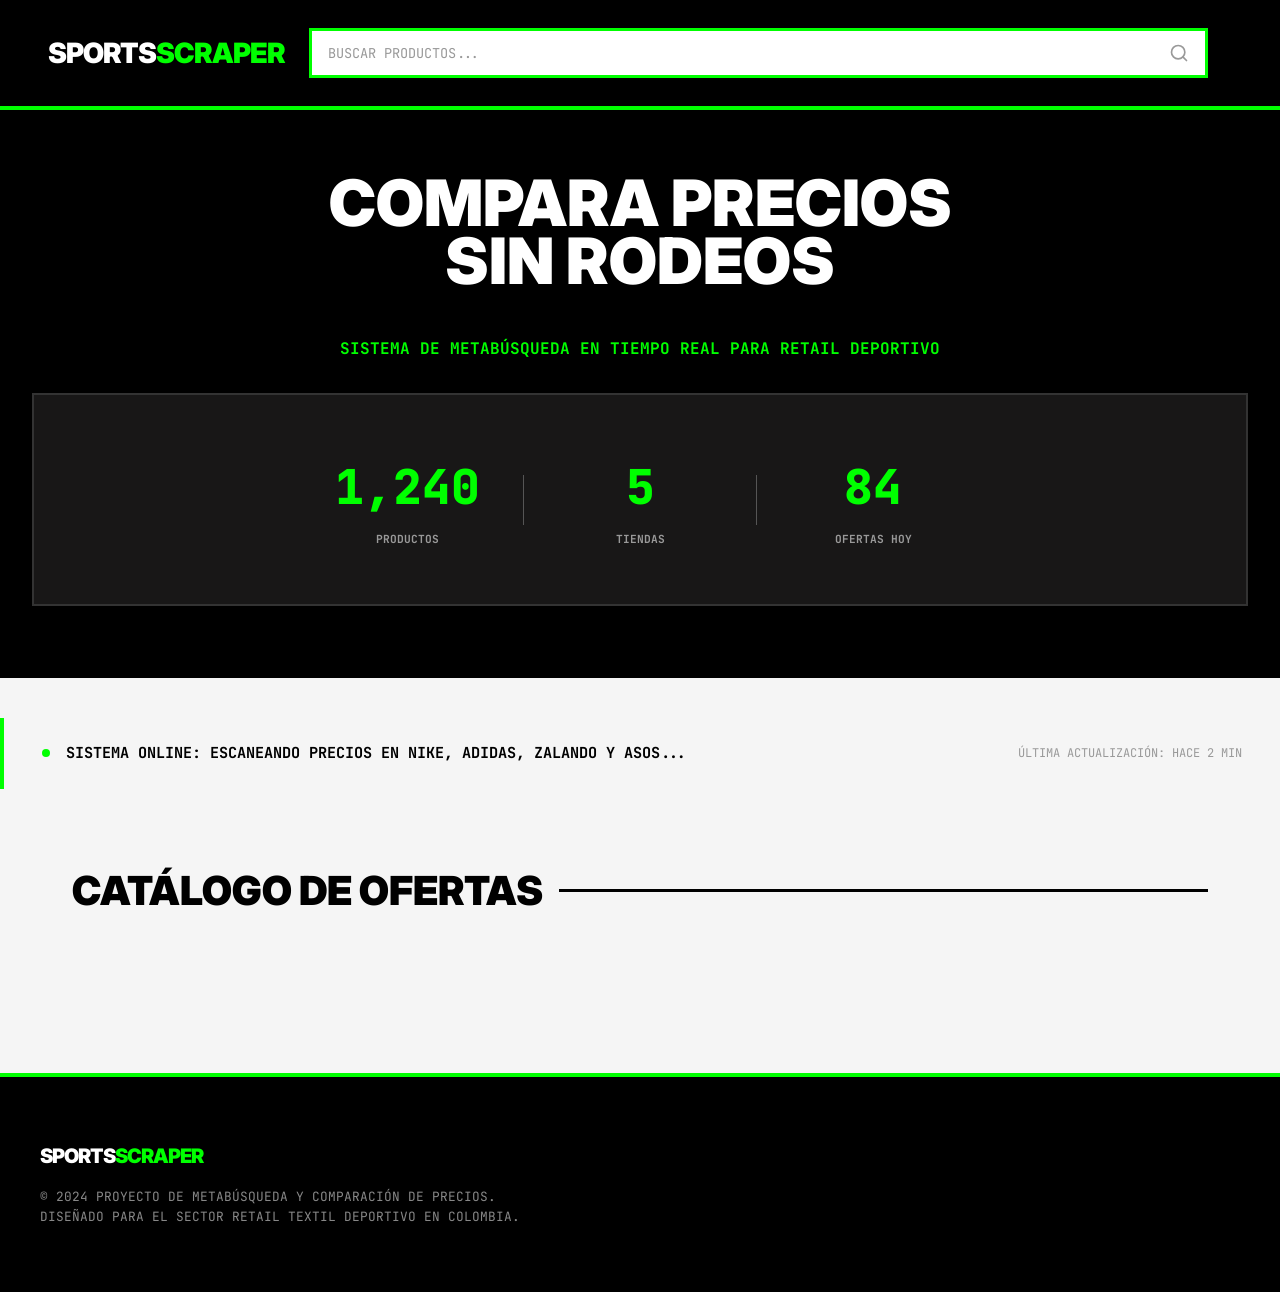
==== commit 1e3a8d62: "Merge branch 'main' into Login" ====
--- a/index.html
+++ b/index.html
@@ -12,7 +12,7 @@
     <!-- HEADER: CU1 - Search Interface -->
     <header class="app-header">
         <div class="header-container">
-            <div class="logo">Sports<span>Scraper</span></div>
+            <a href="#/" class="logo" style="cursor: pointer; text-decoration: none; color: inherit;">Sports<span>Scraper</span></a>
 
             <div class="search-bar-wrapper">
                 <div class="search-bar">
@@ -34,12 +34,16 @@
             </div>
 
             <nav class="header-nav">
-                <button class="brutal-btn button-login">LOGIN</button>
+                <div class="user-menu" id="userMenu">
+                    <!-- User menu or login button will be inserted here -->
+                </div>
             </nav>
         </div>
     </header>
 
-    <section class="hero">
+    <!-- HOME PAGE (CU1 - Search & Catalog) -->
+    <div id="homePage" data-page="home">
+        <section class="hero">
         <h1>COMPARA PRECIOS<br>SIN RODEOS</h1>
         <p>Sistema de metabúsqueda en tiempo real para retail deportivo</p>
 
@@ -100,6 +104,7 @@
             </div>
         </section>
     </main>
+    </div>
 
     <!-- PRICE COMPARISON MODAL (CU2) -->
     <div id="priceModal" class="modal-overlay" style="display: none;">
@@ -196,6 +201,134 @@
         </div>
     </div>
 
+    <!-- LOGIN PAGE -->
+    <div id="loginPage" data-page="login" style="display: none;">
+        <div class="auth-page">
+            <div class="auth-container">
+                <div class="auth-header">
+                    <div class="logo">Sports<span>Scraper</span></div>
+                </div>
+                <h1>INICIAR SESIÓN</h1>
+                <form id="loginForm">
+                    <div class="form-group">
+                        <input type="email" id="loginEmail" placeholder="EMAIL" class="brutal-input" required>
+                    </div>
+                    <div class="form-group">
+                        <input type="password" id="loginPassword" placeholder="CONTRASEÑA" class="brutal-input" required>
+                    </div>
+                    <button type="submit" class="brutal-btn btn-primary">ENTRAR</button>
+                </form>
+                <p class="auth-link">¿No tienes cuenta? <a href="#/register">REGISTRARSE</a></p>
+            </div>
+        </div>
+    </div>
+
+    <!-- REGISTER PAGE -->
+    <div id="registerPage" data-page="register" style="display: none;">
+        <div class="auth-page">
+            <div class="auth-container">
+                <div class="auth-header">
+                    <div class="logo">Sports<span>Scraper</span></div>
+                </div>
+                <h1>CREAR CUENTA</h1>
+                <form id="registerForm">
+                    <div class="form-group">
+                        <input type="text" id="registerName" placeholder="NOMBRE COMPLETO" class="brutal-input" required>
+                    </div>
+                    <div class="form-group">
+                        <input type="email" id="registerEmail" placeholder="EMAIL" class="brutal-input" required>
+                    </div>
+                    <div class="form-group">
+                        <input type="password" id="registerPassword" placeholder="CONTRASEÑA" class="brutal-input" required>
+                    </div>
+                    <div class="form-group">
+                        <input type="password" id="registerPasswordConfirm" placeholder="CONFIRMAR CONTRASEÑA" class="brutal-input" required>
+                    </div>
+                    <button type="submit" class="brutal-btn btn-primary">REGISTRARSE</button>
+                </form>
+                <p class="auth-link">¿Tienes cuenta? <a href="#/login">INICIA SESIÓN</a></p>
+            </div>
+        </div>
+    </div>
+
+    <!-- PROFILE PAGE -->
+    <div id="profilePage" data-page="profile" style="display: none;">
+        <div class="container">
+            <section class="profile-section">
+                <div class="section-title">
+                    <span>MI CUENTA</span>
+                    <div class="section-line"></div>
+                </div>
+
+                <div class="profile-header">
+                    <img id="profileAvatar" src="" alt="avatar" class="profile-avatar">
+                    <div class="profile-info">
+                        <h2 id="profileName"></h2>
+                        <p id="profileEmail" class="profile-email"></p>
+                        <p class="profile-member-since" id="profileMemberSince"></p>
+                    </div>
+                </div>
+
+                <div class="profile-actions">
+                    <button id="editProfileBtn" class="brutal-btn">EDITAR PERFIL</button>
+                    <button id="changePasswordBtn" class="brutal-btn">CAMBIAR CONTRASEÑA</button>
+                    <button id="logoutBtn" class="brutal-btn logout-btn">CERRAR SESIÓN</button>
+                </div>
+
+                <div class="profile-stats">
+                    <div class="stat">
+                        <span class="stat-number" id="alertsCount">0</span>
+                        <span class="stat-label">ALERTAS ACTIVAS</span>
+                    </div>
+                    <div class="stat">
+                        <span class="stat-number" id="recentSearches">0</span>
+                        <span class="stat-label">BÚSQUEDAS RECIENTES</span>
+                    </div>
+                </div>
+
+                <div class="profile-preferences">
+                    <h3>PREFERENCIAS</h3>
+                    <label>
+                        <input type="checkbox" id="notificationsToggle" checked>
+                        Recibir notificaciones de alertas
+                    </label>
+                </div>
+            </section>
+        </div>
+    </div>
+
+    <!-- ALERTS PAGE -->
+    <div id="alertsPage" data-page="alerts" style="display: none;">
+        <div class="container">
+            <section class="alerts-section">
+                <div class="section-title">
+                    <span>MIS ALERTAS DE PRECIO</span>
+                    <div class="section-line"></div>
+                </div>
+
+                <div class="alerts-controls">
+                    <select id="alertFilter" class="brutal-input">
+                        <option value="">TODAS LAS ALERTAS</option>
+                        <option value="active">ACTIVAS</option>
+                        <option value="inactive">INACTIVAS</option>
+                    </select>
+                </div>
+
+                <div id="alertsList" class="alerts-container">
+                    <!-- Alerts rendered here -->
+                </div>
+
+                <div id="emptyAlertsState" class="empty-state" style="display: none;">
+                    <div class="empty-state-content">
+                        <h3>No tienes alertas configuradas</h3>
+                        <p>Configura alertas de precio desde el catálogo de productos</p>
+                        <a href="#/" class="brutal-btn">VOLVER AL CATÁLOGO</a>
+                    </div>
+                </div>
+            </section>
+        </div>
+    </div>
+
     <footer>
         <div class="container" style="padding: 0;">
             <div class="logo" style="margin-bottom: 1rem;">Sports<span>Scraper</span></div>
@@ -206,6 +339,8 @@
         </div>
     </footer>
 
+    <script src="js/router.js"></script>
+    <script src="js/auth.js"></script>
     <script src="js/script.js"></script>
 </body>
 </html>
--- a/css/style.css
+++ b/css/style.css
@@ -1422,6 +1422,432 @@
 }
 
 /* ========================================
+   AUTHENTICATION PAGES
+   ======================================== */
+.auth-page {
+  display: flex;
+  align-items: center;
+  justify-content: center;
+  min-height: 100vh;
+  background-color: var(--soft-gray);
+  padding: 1rem;
+}
+
+.auth-container {
+  background-color: white;
+  border: 3px solid var(--brutal-black);
+  box-shadow: 6px 6px 0px 0px var(--brutal-black);
+  padding: 2rem;
+  width: 100%;
+  max-width: 450px;
+}
+
+.auth-header {
+  text-align: center;
+  margin-bottom: 2rem;
+  padding-bottom: 2rem;
+  border-bottom: 3px solid var(--brutal-black);
+}
+
+.auth-container h1 {
+  font-size: 1.75rem;
+  font-weight: 900;
+  text-transform: uppercase;
+  margin-bottom: 2rem;
+  text-align: center;
+}
+
+.auth-container .form-group {
+  margin-bottom: 1.5rem;
+}
+
+.brutal-input {
+  width: 100%;
+  border: 3px solid var(--brutal-black);
+  padding: 0.75rem 1rem;
+  font-family: 'JetBrains Mono', monospace;
+  font-size: 0.85rem;
+  text-transform: uppercase;
+  box-shadow: 3px 3px 0px 0px var(--brutal-black);
+  transition: all 0.2s ease;
+  background: white;
+}
+
+.brutal-input:focus {
+  outline: none;
+  box-shadow: 6px 6px 0px 0px var(--brutal-black);
+  transform: translate(-3px, -3px);
+}
+
+.btn-primary {
+  width: 100%;
+  background: var(--neon-green);
+  color: var(--brutal-black);
+  border: 3px solid var(--brutal-black);
+  padding: 1rem;
+  font-weight: 900;
+  text-transform: uppercase;
+  cursor: pointer;
+  transition: all 0.2s ease;
+}
+
+.btn-primary:hover {
+  background: var(--brutal-black);
+  color: white;
+}
+
+.auth-link {
+  text-align: center;
+  margin-top: 1.5rem;
+  font-family: 'JetBrains Mono', monospace;
+  font-size: 0.85rem;
+  color: #666;
+}
+
+.auth-link a {
+  color: var(--neon-green);
+  text-decoration: none;
+  font-weight: 900;
+  transition: all 0.2s ease;
+}
+
+.auth-link a:hover {
+  color: var(--brutal-black);
+}
+
+/* ========================================
+   PROFILE PAGE
+   ======================================== */
+.profile-section {
+  padding-top: 2rem;
+}
+
+.profile-header {
+  display: flex;
+  align-items: center;
+  gap: 2rem;
+  margin-bottom: 3rem;
+  padding: 2rem;
+  background: white;
+  border: 3px solid var(--brutal-black);
+  box-shadow: 4px 4px 0px 0px var(--brutal-black);
+}
+
+.profile-avatar {
+  width: 100px;
+  height: 100px;
+  border-radius: 50%;
+  border: 3px solid var(--neon-green);
+  object-fit: cover;
+}
+
+.profile-info h2 {
+  font-size: 1.5rem;
+  font-weight: 900;
+  margin-bottom: 0.5rem;
+  text-transform: uppercase;
+}
+
+.profile-email {
+  font-family: 'JetBrains Mono', monospace;
+  color: #666;
+  margin: 0;
+}
+
+.profile-member-since {
+  font-family: 'JetBrains Mono', monospace;
+  font-size: 0.75rem;
+  color: #999;
+  margin-top: 0.5rem;
+}
+
+.profile-actions {
+  display: grid;
+  grid-template-columns: repeat(auto-fit, minmax(200px, 1fr));
+  gap: 1rem;
+  margin-bottom: 3rem;
+}
+
+.profile-actions .brutal-btn {
+  padding: 1rem;
+}
+
+.logout-btn {
+  background: white;
+  color: var(--brutal-black);
+  border: 3px solid #ff4444;
+}
+
+.logout-btn:hover {
+  background: #ff4444;
+  color: white;
+}
+
+.profile-stats {
+  display: grid;
+  grid-template-columns: repeat(auto-fit, minmax(150px, 1fr));
+  gap: 1rem;
+  margin-bottom: 3rem;
+}
+
+.profile-stats .stat {
+  background: white;
+  border: 3px solid var(--brutal-black);
+  padding: 1.5rem;
+  text-align: center;
+  box-shadow: 3px 3px 0px 0px var(--brutal-black);
+}
+
+.profile-stats .stat-number {
+  font-size: 2rem;
+  color: var(--neon-green);
+}
+
+.profile-stats .stat-label {
+  font-size: 0.7rem;
+  color: #666;
+}
+
+.profile-preferences {
+  background: white;
+  border: 3px solid var(--brutal-black);
+  padding: 1.5rem;
+  box-shadow: 3px 3px 0px 0px var(--brutal-black);
+}
+
+.profile-preferences h3 {
+  font-size: 1.1rem;
+  font-weight: 900;
+  margin-bottom: 1rem;
+  text-transform: uppercase;
+}
+
+.profile-preferences label {
+  display: flex;
+  align-items: center;
+  gap: 0.75rem;
+  margin-bottom: 1rem;
+  font-size: 0.9rem;
+  cursor: pointer;
+}
+
+.profile-preferences input[type="checkbox"] {
+  width: 20px;
+  height: 20px;
+  cursor: pointer;
+}
+
+/* ========================================
+   ALERTS PAGE
+   ======================================== */
+.alerts-section {
+  padding-top: 2rem;
+}
+
+.alerts-controls {
+  margin-bottom: 2rem;
+}
+
+.alerts-controls select {
+  max-width: 300px;
+}
+
+.alerts-container {
+  display: flex;
+  flex-direction: column;
+  gap: 1rem;
+}
+
+.alert-card {
+  display: flex;
+  align-items: center;
+  justify-content: space-between;
+  background: white;
+  border: 3px solid var(--brutal-black);
+  padding: 1rem;
+  box-shadow: 3px 3px 0px 0px var(--brutal-black);
+  transition: all 0.2s ease;
+}
+
+.alert-card:hover {
+  transform: translate(-3px, -3px);
+  box-shadow: 6px 6px 0px 0px var(--brutal-black);
+}
+
+.alert-product {
+  display: flex;
+  align-items: center;
+  gap: 1rem;
+  flex: 1;
+}
+
+.alert-product img {
+  width: 60px;
+  height: 60px;
+  object-fit: cover;
+  border: 2px solid var(--brutal-black);
+}
+
+.alert-info h3 {
+  font-size: 0.95rem;
+  font-weight: 900;
+  margin: 0 0 0.5rem 0;
+}
+
+.alert-info p {
+  font-family: 'JetBrains Mono', monospace;
+  font-size: 0.75rem;
+  color: #666;
+  margin: 0;
+}
+
+.alert-actions {
+  display: flex;
+  gap: 0.5rem;
+}
+
+.alert-btn {
+  background: var(--brutal-black);
+  color: white;
+  border: 2px solid var(--brutal-black);
+  padding: 0.5rem 1rem;
+  font-weight: 900;
+  font-size: 0.75rem;
+  text-transform: uppercase;
+  cursor: pointer;
+  transition: all 0.2s ease;
+}
+
+.alert-btn:hover {
+  background: var(--neon-green);
+  color: var(--brutal-black);
+}
+
+.alert-btn.delete {
+  background: #ff4444;
+  border-color: #ff4444;
+}
+
+.alert-btn.delete:hover {
+  background: var(--brutal-black);
+  border-color: var(--brutal-black);
+  color: white;
+}
+
+/* ========================================
+   USER MENU (Header)
+   ======================================== */
+.user-menu {
+  display: flex;
+  align-items: center;
+  gap: 1rem;
+  flex-shrink: 0;
+}
+
+.user-avatar {
+  width: 40px;
+  height: 40px;
+  border-radius: 50%;
+  border: 2px solid var(--neon-green);
+  object-fit: cover;
+  cursor: pointer;
+}
+
+.user-username {
+  font-weight: 900;
+  color: white;
+  font-size: 0.85rem;
+  text-transform: uppercase;
+  display: none;
+}
+
+@media (min-width: 640px) {
+  .user-username {
+    display: inline;
+  }
+}
+
+.user-dropdown {
+  position: relative;
+}
+
+.user-dropdown-menu {
+  display: none;
+  position: absolute;
+  top: 100%;
+  right: 0;
+  background: white;
+  border: 3px solid var(--brutal-black);
+  box-shadow: 6px 6px 0px 0px var(--brutal-black);
+  min-width: 200px;
+  z-index: 1000;
+  margin-top: 0.5rem;
+}
+
+.user-dropdown-menu.active {
+  display: block;
+}
+
+.user-dropdown-menu a,
+.user-dropdown-menu button {
+  display: block;
+  width: 100%;
+  padding: 1rem;
+  text-align: left;
+  border: none;
+  background: none;
+  font-family: 'Inter', sans-serif;
+  font-weight: 900;
+  text-transform: uppercase;
+  font-size: 0.8rem;
+  cursor: pointer;
+  border-bottom: 1px solid #eee;
+  transition: all 0.2s ease;
+  text-decoration: none;
+  color: var(--brutal-black);
+}
+
+.user-dropdown-menu a:last-child,
+.user-dropdown-menu button:last-child {
+  border-bottom: none;
+}
+
+.user-dropdown-menu a:hover,
+.user-dropdown-menu button:hover {
+  background: var(--soft-gray);
+}
+
+@media (max-width: 639px) {
+  .auth-container {
+    padding: 1.5rem;
+  }
+
+  .profile-header {
+    flex-direction: column;
+    text-align: center;
+    gap: 1rem;
+  }
+
+  .profile-actions {
+    grid-template-columns: 1fr;
+  }
+
+  .alert-card {
+    flex-direction: column;
+    align-items: flex-start;
+  }
+
+  .alert-actions {
+    width: 100%;
+    gap: 0.5rem;
+  }
+
+  .alert-btn {
+    flex: 1;
+  }
+}
+
+/* ========================================
    LARGE DESKTOP: 1280px and up
    ======================================== */
 @media (min-width: 1280px) {
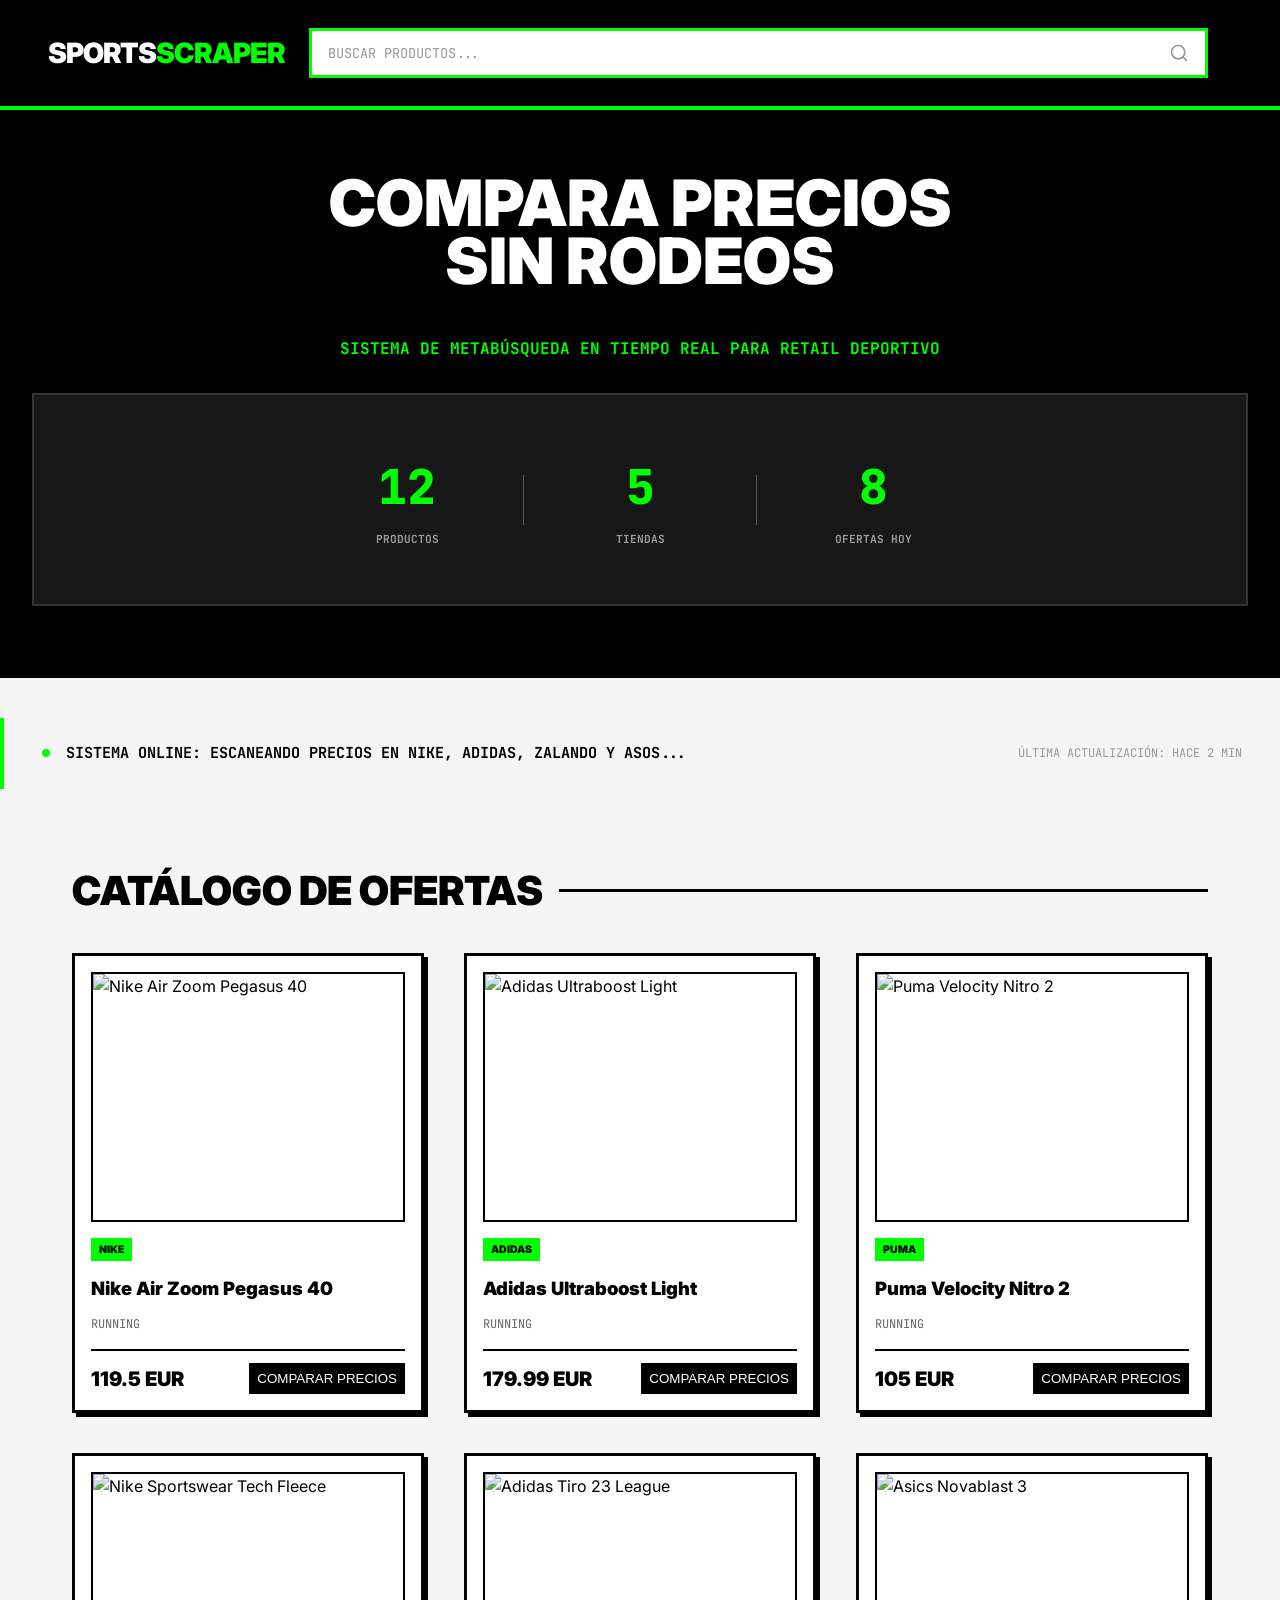
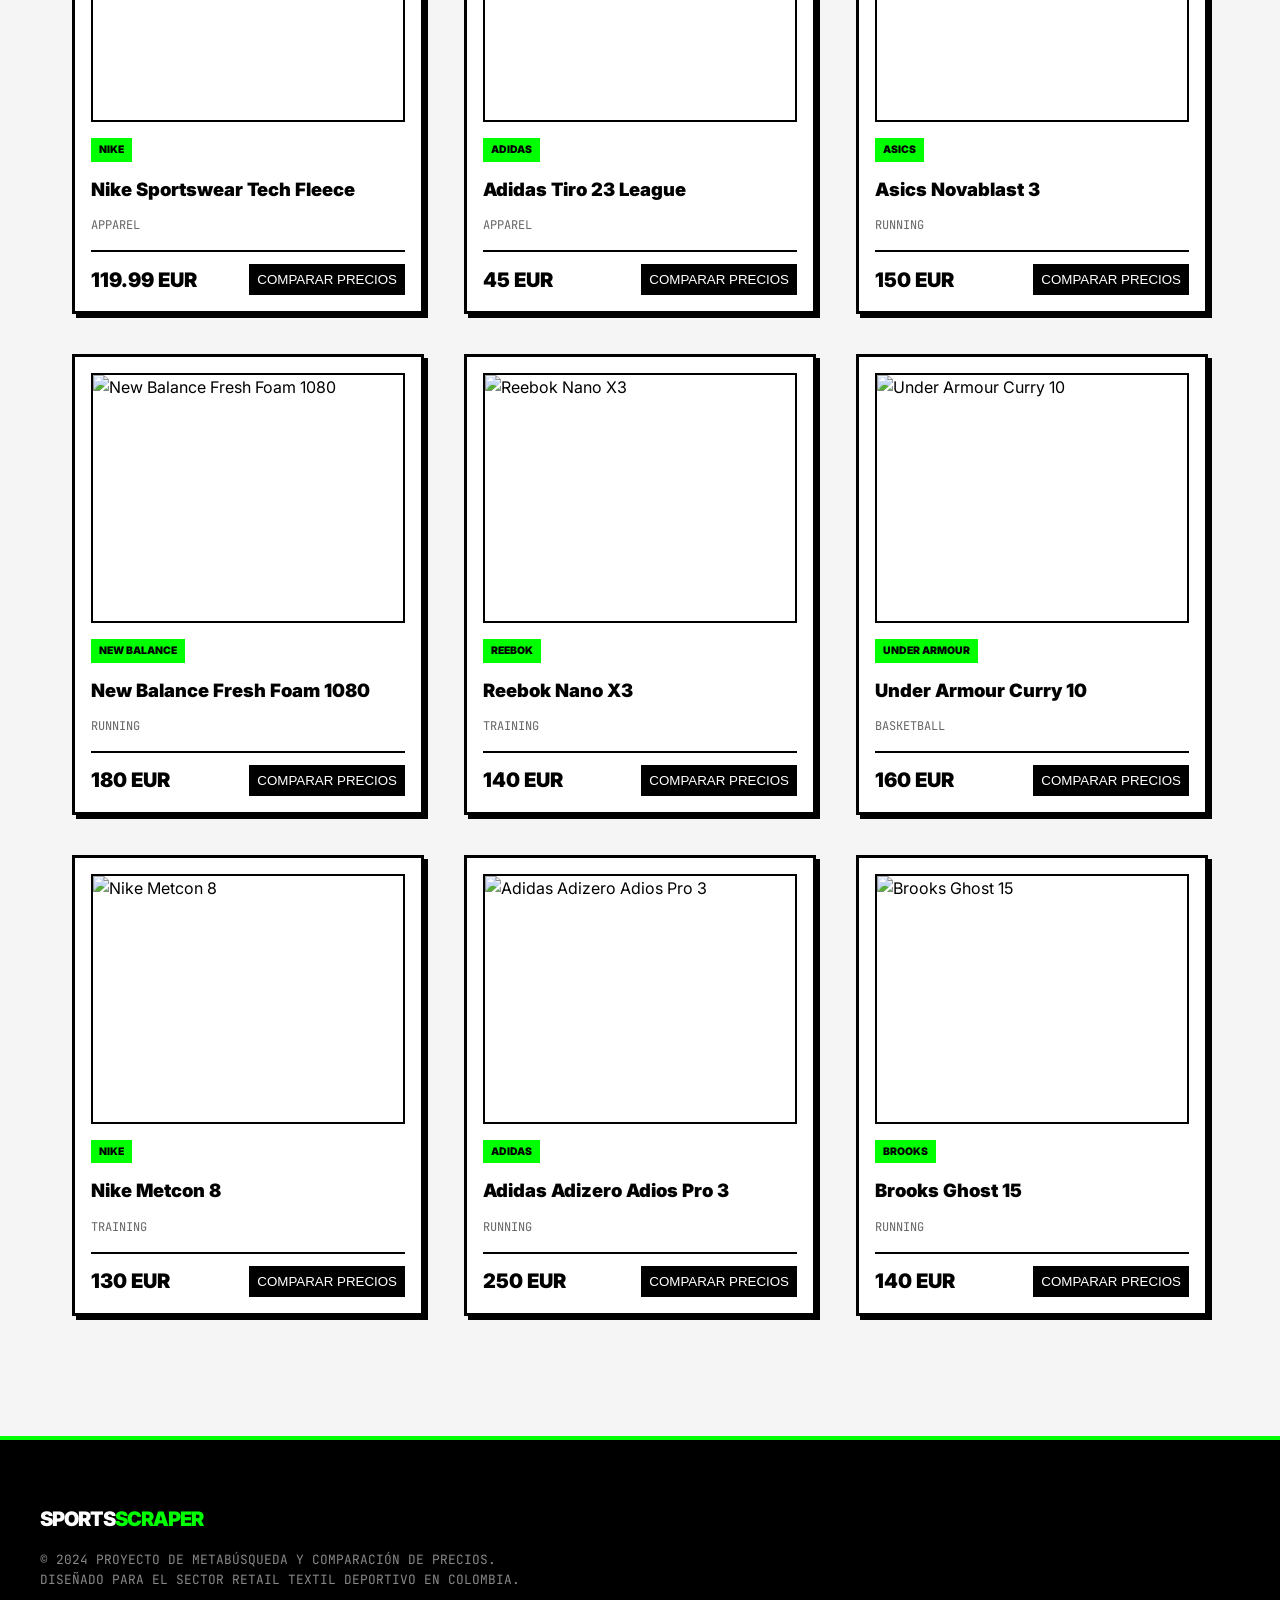
==== commit 4f7d9c04: "Detalles finales" ====
--- a/index.html
+++ b/index.html
@@ -109,14 +109,6 @@
     <!-- PRICE COMPARISON MODAL (CU2) -->
     <div id="priceModal" class="modal-overlay" style="display: none;">
         <div class="modal-content">
-            <!-- Bell Icon - Esquina superior izquierda (CU3) -->
-            <button id="bellButton" class="modal-bell-icon" title="Configurar alerta de precio">
-                <svg xmlns="http://www.w3.org/2000/svg" width="24" height="24" viewBox="0 0 24 24" fill="currentColor">
-                    <path d="M18 8A6 6 0 0 0 6 8c0 7-3 9-3 9h18s-3-2-3-9"/>
-                    <path d="M13.73 21a2 2 0 0 1-3.46 0"/>
-                </svg>
-            </button>
-
             <button id="closeModal" class="modal-close">✕</button>
 
             <div class="modal-header">
@@ -141,43 +133,6 @@
                     </div>
                 </div>
 
-                <!-- PRICE ALERT SECTION (CU3) -->
-                <div class="modal-alert-section">
-                    <div class="alert-header">
-                        <h3>Configurar Alerta de Precio</h3>
-                        <button class="toggle-btn" id="toggleAlertForm" title="Mostrar/ocultar formulario">
-                            <span id="toggleIcon">▼</span>
-                        </button>
-                    </div>
-
-                    <form id="alertForm" class="alert-form" style="display: none;">
-                        <div class="form-group">
-                            <label for="targetPrice">Precio Objetivo (EUR)</label>
-                            <input type="number" id="targetPrice" class="brutal-input" placeholder="Ej: 100.00" step="0.01" min="0" required>
-                        </div>
-
-                        <div class="form-group">
-                            <label>Notificar en tiendas (opcional - todas si no selecciona)</label>
-                            <div class="store-checkboxes" id="storeCheckboxes">
-                                <!-- Checkboxes renderizados dinámicamente -->
-                            </div>
-                        </div>
-
-                        <div class="form-actions">
-                            <button type="submit" class="brutal-btn btn-save">GUARDAR ALERTA</button>
-                            <button type="button" class="brutal-btn btn-cancel" id="cancelAlert">CANCELAR</button>
-                        </div>
-                    </form>
-
-                    <!-- Alertas activas del usuario -->
-                    <div id="activeAlerts" class="active-alerts" style="display: none;">
-                        <h4 style="margin: 0 0 1rem 0; font-weight: 900; text-transform: uppercase; font-size: 0.9rem;">Alertas Activas</h4>
-                        <div id="alertsList">
-                            <!-- Items de alertas mostradas aquí -->
-                        </div>
-                    </div>
-                </div>
-
                 <!-- Historial de precios (gráfica) -->
                 <div id="modalPriceHistory" class="price-history" style="display: none; margin-top: 2rem;">
                     <h3 style="font-size: 1.25rem; font-weight: 900; margin-bottom: 1rem;">Historial de Precios</h3>
@@ -191,13 +146,38 @@
                         <!-- Ofertas renderizadas aquí -->
                     </div>
                 </div>
-            </div>
-        </div>
-
-        <!-- Notificación visual de alerta activada (CU3) -->
-        <div id="priceAlertNotification" class="price-alert-notification" style="display: none;">
-            <span id="notificationMessage"></span>
-            <button id="closeNotification" class="notification-close" title="Cerrar notificación">✕</button>
+
+                <!-- PRICE ALERTS (CU3) -->
+                <div style="margin-top: 2rem; border-top: 3px solid #000; padding-top: 2rem;">
+                    <div style="display: flex; align-items: center; justify-content: space-between; margin-bottom: 1.5rem;">
+                        <h3 style="font-size: 1.25rem; font-weight: 900; margin: 0; text-transform: uppercase;">Alertas de Precio</h3>
+                        <button id="bellButton" style="background: white; border: 3px solid #000; padding: 0.5rem 1rem; cursor: pointer; font-weight: 900; font-size: 0.85rem; text-transform: uppercase; transition: all 0.2s ease;">🔔 CONFIGURAR</button>
+                    </div>
+
+                    <!-- Alert Form (Hidden by default) -->
+                    <div id="alertFormContainer" style="display: none; background: #f5f5f5; border: 3px solid #000; padding: 1.5rem; margin-bottom: 1.5rem;">
+                        <h4 style="font-size: 0.95rem; font-weight: 900; margin-top: 0; text-transform: uppercase;">Configurar Alerta</h4>
+                        <form id="alertForm" style="display: flex; flex-direction: column; gap: 1rem;">
+                            <div>
+                                <label style="display: block; font-weight: 900; font-size: 0.85rem; margin-bottom: 0.5rem; text-transform: uppercase;">Precio Objetivo (EUR)</label>
+                                <input type="number" id="alertPrice" placeholder="Ej: 99.99" style="width: 100%; border: 3px solid #000; padding: 0.75rem; font-family: 'JetBrains Mono', monospace; box-shadow: 3px 3px 0px 0px #000;" required>
+                            </div>
+                            <div>
+                                <label style="display: block; font-weight: 900; font-size: 0.85rem; margin-bottom: 0.75rem; text-transform: uppercase;">Tiendas</label>
+                                <div id="storesCheckboxes" style="display: flex; flex-direction: column; gap: 0.5rem;">
+                                    <!-- Checkboxes renderizados aquí -->
+                                </div>
+                            </div>
+                            <button type="submit" style="background: #00FF00; border: 3px solid #000; padding: 0.75rem; font-weight: 900; text-transform: uppercase; cursor: pointer; transition: all 0.2s ease;">Guardar Alerta</button>
+                        </form>
+                    </div>
+
+                    <!-- Active Alerts List -->
+                    <div id="activeAlertsContainer" style="display: flex; flex-direction: column; gap: 0.75rem;">
+                        <!-- Active alerts renderizadas aquí -->
+                    </div>
+                </div>
+            </div>
         </div>
     </div>
 
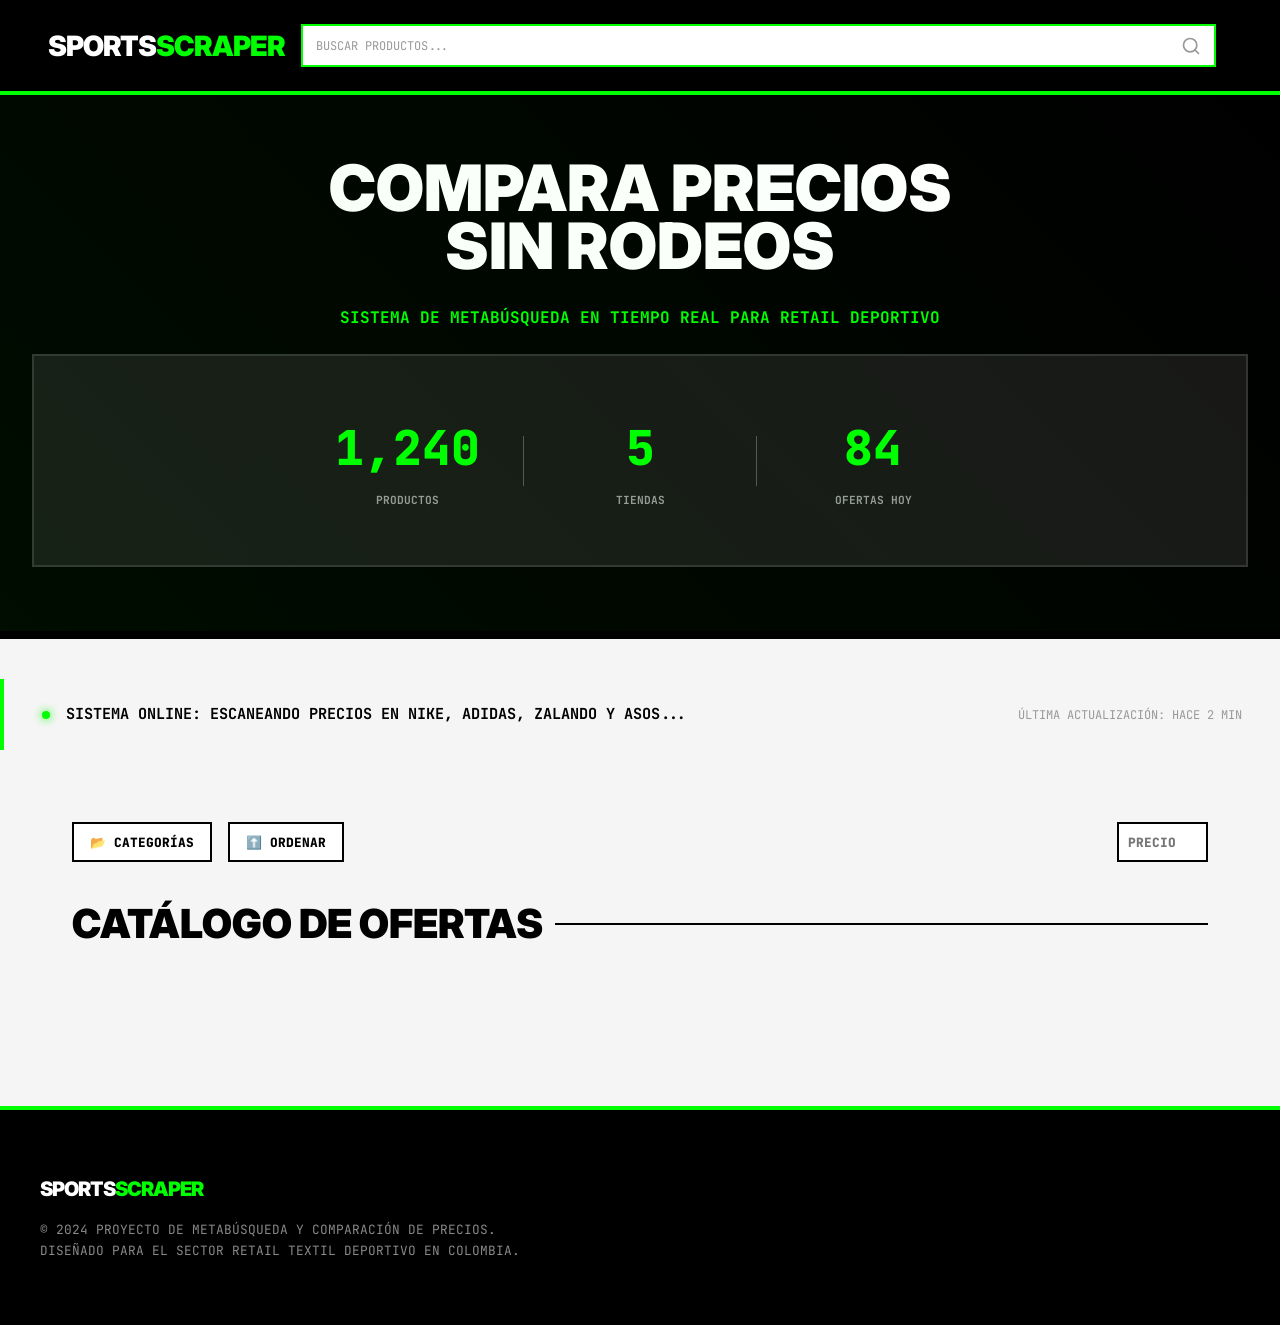
==== commit 7b98f057: "Mejoras finales: responsive ultras pequeños, badges de descuento, botón limpiar filtros - Soporte pa" ====
--- a/index.html
+++ b/index.html
@@ -78,6 +78,38 @@
     </section>
 
     <main class="container">
+        <!-- FILTER & SORT SECTION -->
+        <section class="sort-controls" id="sortControls">
+            <div style="position: relative;">
+                <button class="sort-btn categories-btn" id="categoriesBtn" style="display: flex; align-items: center; gap: 0.5rem;">
+                    📂 CATEGORÍAS
+                </button>
+                <div id="categoriesDropdown" class="dropdown-menu"></div>
+            </div>
+
+            <div style="position: relative;">
+                <button class="sort-btn" id="sortBtn" style="display: flex; align-items: center; gap: 0.5rem;">
+                    ⬆️ ORDENAR
+                </button>
+                <div id="sortDropdown" class="dropdown-menu">
+                    <div class="dropdown-item" data-sort="featured">⭐ DESTACADOS</div>
+                    <div class="dropdown-item" data-sort="price-low">💰 MENOR PRECIO</div>
+                    <div class="dropdown-item" data-sort="price-high">🔝 MAYOR PRECIO</div>
+                    <div class="dropdown-item" data-sort="newest">🆕 MÁS NUEVOS</div>
+                </div>
+            </div>
+
+            <div style="flex: 1;"></div>
+
+            <div style="position: relative;">
+                <input type="number" id="priceFilter" class="sort-btn" placeholder="Precio máx." style="background: white; flex: 0 1 120px; padding: 0.6rem;" min="0" max="500" step="10">
+            </div>
+
+            <button id="resetFiltersBtn" class="sort-btn" style="background: white; border: 2px solid #ff4444; color: #ff4444; padding: 0.6rem 1rem; display: none;">
+                ✕ LIMPIAR
+            </button>
+        </section>
+
         <!-- RESULTS/CATALOG SECTION -->
         <section aria-labelledby="catalog-title">
             <div class="section-title" id="catalog-title">
--- a/css/style.css
+++ b/css/style.css
@@ -9,6 +9,9 @@
   --gallery-white: #FFFFFF;
   --soft-gray: #F5F5F5;
   --light-gray: #EEEEEE;
+  --error-red: #FF4444;
+  --warning-orange: #FF9500;
+  --success-green: #00CC00;
 }
 
 * {
@@ -27,6 +30,63 @@
   font-family: 'Inter', sans-serif;
   line-height: 1.5;
   font-size: 16px;
+}
+
+/* ========================================
+   GLOBAL ANIMATIONS & TRANSITIONS
+   ======================================== */
+@keyframes slideInDown {
+  from {
+    opacity: 0;
+    transform: translateY(-10px);
+  }
+  to {
+    opacity: 1;
+    transform: translateY(0);
+  }
+}
+
+@keyframes fadeIn {
+  from {
+    opacity: 0;
+  }
+  to {
+    opacity: 1;
+  }
+}
+
+@keyframes slideInLeft {
+  from {
+    opacity: 0;
+    transform: translateX(-20px);
+  }
+  to {
+    opacity: 1;
+    transform: translateX(0);
+  }
+}
+
+@keyframes bounce {
+  0%, 100% {
+    transform: translateY(0);
+  }
+  50% {
+    transform: translateY(-10px);
+  }
+}
+
+@keyframes pulse {
+  0%, 100% { opacity: 1; }
+  50% { opacity: 0.6; }
+}
+
+@keyframes shimmer {
+  0% {
+    background-position: -1000px 0;
+  }
+  100% {
+    background-position: 1000px 0;
+  }
 }
 
 /* ========================================
@@ -39,24 +99,33 @@
   position: sticky;
   top: 0;
   z-index: 100;
+  animation: slideInDown 0.4s ease-out;
 }
 
 .header-container {
   display: flex;
   justify-content: space-between;
   align-items: center;
-  padding: 0.75rem 1rem;
-  gap: 1.5rem;
-  flex-wrap: nowrap;
+  padding: 0.5rem 0.75rem;
+  gap: 0.75rem;
+  flex-wrap: wrap;
+  max-width: 1400px;
+  margin: 0 auto;
+  width: 100%;
 }
 
 .logo {
-  font-size: 1.25rem;
+  font-size: 1.1rem;
   font-weight: 900;
   text-transform: uppercase;
   letter-spacing: -1px;
   white-space: nowrap;
   flex-shrink: 0;
+  transition: all 0.3s ease;
+}
+
+.logo:hover {
+  transform: scale(1.05);
 }
 
 .logo span {
@@ -68,26 +137,35 @@
 }
 
 .button-login {
-  padding: 0.5rem 1rem;
-  font-size: 0.75rem;
+  padding: 0.4rem 0.75rem;
+  font-size: 0.65rem;
 }
 
 .header-search {
   flex: 1;
-  min-width: 200px;
+  min-width: 140px;
+  max-width: 100%;
 }
 
 .search-bar-wrapper {
   width: 100%;
   position: relative;
+  flex: 1;
+  min-width: 150px;
+  animation: slideInLeft 0.5s ease-out;
 }
 
 .search-bar {
   display: flex;
   align-items: center;
   gap: 0;
-  border: 3px solid var(--neon-green);
+  border: 2px solid var(--neon-green);
   background: var(--gallery-white);
+  transition: all 0.3s cubic-bezier(0.34, 1.56, 0.64, 1);
+}
+
+.search-bar:focus-within {
+  box-shadow: 0 0 0 3px rgba(0, 255, 0, 0.2);
 }
 
 .search-suggestions {
@@ -104,6 +182,7 @@
   z-index: 1000;
   box-shadow: 3px 3px 0px 0px var(--brutal-black);
   margin-top: -3px;
+  animation: slideInDown 0.3s ease-out;
 }
 
 .search-suggestions.active {
@@ -120,13 +199,14 @@
   cursor: pointer;
   font-family: 'JetBrains Mono', monospace;
   font-size: 0.85rem;
-  transition: background-color 0.2s ease;
+  transition: all 0.2s ease;
 }
 
 .suggestion-item:hover {
   background-color: rgba(0, 255, 0, 0.1);
   border-left: 3px solid var(--neon-green);
   padding-left: calc(1rem - 3px);
+  transform: translateX(5px);
 }
 
 .suggestion-item:last-child {
@@ -142,12 +222,12 @@
 
 .search-input {
   flex: 1;
-  padding: 0.75rem 1rem;
-  font-family: 'JetBrains Mono', monospace;
-  font-size: 0.85rem;
+  padding: 0.6rem 0.8rem;
+  font-family: 'JetBrains Mono', monospace;
+  font-size: 0.8rem;
   border: none;
   background: transparent;
-  color: #999;
+  color: #666;
   font-weight: 400;
   transition: all 0.2s ease;
   min-width: 0;
@@ -156,18 +236,20 @@
 
 .search-input::placeholder {
   color: #999;
+  font-size: 0.75rem;
 }
 
 .search-input:focus {
   outline: none;
   color: var(--brutal-black);
+  background: rgba(0, 255, 0, 0.03);
 }
 
 .search-btn {
   background: transparent;
   color: #999;
   border: none;
-  padding: 0.75rem 1rem;
+  padding: 0.6rem 0.8rem;
   cursor: pointer;
   display: flex;
   align-items: center;
@@ -178,6 +260,7 @@
 
 .search-btn:hover {
   color: var(--neon-green);
+  transform: scale(1.1);
 }
 
 /* ========================================
@@ -186,21 +269,34 @@
 .hero {
   background-color: var(--brutal-black);
   color: white;
-  padding: 2.5rem 1rem;
+  padding: 1.75rem 1rem;
   text-align: center;
   border-bottom: 8px solid var(--brutal-black);
   position: relative;
   overflow: hidden;
   display: flex;
   flex-direction: column;
-  gap: 2rem;
+  gap: 1.5rem;
+  animation: fadeIn 0.6s ease-out;
+}
+
+.hero::before {
+  content: '';
+  position: absolute;
+  top: 0;
+  left: 0;
+  right: 0;
+  bottom: 0;
+  background: linear-gradient(45deg, rgba(0, 255, 0, 0.05) 0%, transparent 100%);
+  pointer-events: none;
 }
 
 .hero h1 {
-  font-size: clamp(1.5rem, 6vw, 3rem);
-  font-weight: 900;
-  margin-bottom: 1rem;
+  font-size: clamp(1.3rem, 5.5vw, 2.8rem);
+  font-weight: 900;
+  margin-bottom: 0.5rem;
   line-height: 0.9;
+  animation: slideInDown 0.8s ease-out;
 }
 
 .hero p {
@@ -209,6 +305,7 @@
   text-transform: uppercase;
   font-weight: bold;
   font-size: 0.75rem;
+  animation: slideInDown 1s ease-out;
 }
 
 /* ========================================
@@ -219,6 +316,7 @@
   padding: 1.5rem 1rem;
   border: 2px solid #333;
   border-radius: 0;
+  animation: fadeIn 1s ease-out;
 }
 
 .stats-container {
@@ -237,6 +335,11 @@
   color: white;
   padding: 1rem;
   min-width: 120px;
+  transition: all 0.3s ease;
+}
+
+.stat-item:hover {
+  transform: scale(1.05);
 }
 
 .stat-number {
@@ -246,6 +349,7 @@
   color: var(--neon-green);
   font-family: 'JetBrains Mono', monospace;
   margin-bottom: 0.5rem;
+  animation: bounce 2s ease-in-out infinite;
 }
 
 .stat-label {
@@ -271,6 +375,7 @@
   background-color: var(--soft-gray);
   padding: 1.5rem 1rem;
   border-left: 4px solid var(--neon-green);
+  animation: slideInLeft 0.6s ease-out;
 }
 
 .status-content {
@@ -291,11 +396,7 @@
   border-radius: 50%;
   flex-shrink: 0;
   animation: pulse 2s infinite;
-}
-
-@keyframes pulse {
-  0%, 100% { opacity: 1; }
-  50% { opacity: 0.6; }
+  box-shadow: 0 0 10px var(--neon-green);
 }
 
 .status-text {
@@ -317,85 +418,116 @@
 .container {
   max-width: 1200px;
   margin: 0 auto;
-  padding: 1.5rem 1rem;
+  padding: 1rem;
 }
 
 section {
-  margin-bottom: 2rem;
+  margin-bottom: 1.5rem;
 }
 
 .section-title {
-  font-size: 1.5rem;
-  font-weight: 900;
-  margin-bottom: 1.5rem;
+  font-size: 1.25rem;
+  font-weight: 900;
+  margin-bottom: 1rem;
   text-transform: uppercase;
   display: flex;
   align-items: center;
-  gap: 1rem;
+  gap: 0.75rem;
   flex-wrap: wrap;
+  animation: slideInLeft 0.5s ease-out;
 }
 
 .section-line {
-  height: 3px;
+  height: 2px;
   flex-grow: 1;
   background: var(--brutal-black);
 }
 
 /* ========================================
-   MOBILE FIRST: CHART
-   ======================================== */
-.chart-container {
-  background-color: white;
-  border: 3px solid var(--brutal-black);
-  padding: 1rem;
+   FILTERS & SORTING (PROFESSIONAL SECTION)
+   ======================================== */
+.sort-controls {
+  display: flex;
+  gap: 1rem;
   margin-bottom: 2rem;
+  flex-wrap: wrap;
+  animation: slideInDown 0.6s ease-out;
+}
+
+.sort-btn,
+.categories-btn {
+  background: white;
+  border: 2px solid var(--brutal-black);
+  padding: 0.6rem 1rem;
+  font-weight: 900;
+  font-size: 0.8rem;
+  text-transform: uppercase;
+  cursor: pointer;
+  transition: all 0.3s cubic-bezier(0.34, 1.56, 0.64, 1);
+  position: relative;
+  font-family: 'JetBrains Mono', monospace;
+}
+
+.sort-btn:hover,
+.categories-btn:hover {
+  background: var(--soft-gray);
+  box-shadow: 3px 3px 0px 0px var(--brutal-black);
+  transform: translate(-2px, -2px);
+}
+
+.sort-btn.active,
+.categories-btn.active {
+  background: var(--neon-green);
+  color: var(--brutal-black);
   box-shadow: 4px 4px 0px 0px var(--brutal-black);
 }
 
-.chart-header {
-  margin-bottom: 1rem;
-  display: flex;
-  flex-direction: column;
-  gap: 0.5rem;
-}
-
-.chart-header h2 {
-  font-size: 1.1rem;
-  font-weight: 900;
-  word-break: break-word;
-}
-
-.chart-wrapper {
-  height: 250px;
-  width: 100%;
-}
-
-.neon-badge {
-  background-color: var(--neon-green);
-  color: var(--brutal-black);
-  padding: 0.25rem 0.5rem;
-  font-size: 0.65rem;
-  font-weight: 900;
-  text-transform: uppercase;
-  display: inline-block;
-  width: fit-content;
-}
-
-/* ========================================
-   MOBILE FIRST: SEARCH STATUS
-   ======================================== */
-.search-status {
-  background-color: var(--light-gray);
+/* Dropdown Menu for Categories & Sort */
+.dropdown-menu {
+  position: absolute;
+  top: 100%;
+  left: 0;
+  background: white;
   border: 2px solid var(--brutal-black);
-  padding: 1rem;
-  margin-bottom: 1.5rem;
-  font-family: 'JetBrains Mono', monospace;
-  font-size: 0.85rem;
-  word-break: break-word;
-}
-
-.search-status p {
-  margin: 0;
+  box-shadow: 4px 4px 0px 0px var(--brutal-black);
+  min-width: 200px;
+  z-index: 500;
+  display: none;
+  margin-top: 0.5rem;
+  animation: slideInDown 0.3s ease-out;
+}
+
+.dropdown-menu.active {
+  display: block;
+}
+
+.dropdown-item {
+  padding: 0.75rem 1rem;
+  border-bottom: 1px solid #eee;
+  cursor: pointer;
+  font-family: 'JetBrains Mono', monospace;
+  font-size: 0.8rem;
+  color: var(--brutal-black);
+  transition: all 0.2s ease;
+}
+
+.dropdown-item:last-child {
+  border-bottom: none;
+}
+
+.dropdown-item:hover {
+  background: var(--soft-gray);
+  padding-left: 1.5rem;
+  border-left: 3px solid var(--neon-green);
+}
+
+.dropdown-item.active {
+  background: var(--neon-green);
+  font-weight: 900;
+}
+
+#priceFilter {
+  max-width: 150px;
 }
 
 /* ========================================
@@ -404,45 +536,91 @@
 .product-grid {
   display: grid;
   grid-template-columns: 1fr;
-  gap: 1rem;
+  gap: 0.75rem;
   min-height: auto;
+  animation: fadeIn 0.6s ease-out 0.2s both;
 }
 
 .brutal-card {
   background-color: white;
-  border: 3px solid var(--brutal-black);
-  padding: 0.75rem;
-  box-shadow: 3px 3px 0px 0px var(--brutal-black);
-  transition: all 0.2s ease;
+  border: 2px solid var(--brutal-black);
+  padding: 0.5rem;
+  box-shadow: 2px 2px 0px 0px var(--brutal-black);
+  transition: all 0.3s cubic-bezier(0.34, 1.56, 0.64, 1);
   display: flex;
   flex-direction: column;
-  gap: 0.75rem;
+  gap: 0.5rem;
   cursor: pointer;
-  min-height: 400px;
+  min-height: 340px;
+  position: relative;
+  animation: slideInLeft 0.4s ease-out;
+}
+
+.brutal-card::before {
+  content: '';
+  position: absolute;
+  top: 0;
+  left: 0;
+  right: 0;
+  bottom: 0;
+  background: linear-gradient(135deg, rgba(0, 255, 0, 0) 0%, rgba(0, 255, 0, 0.05) 100%);
+  opacity: 0;
+  transition: opacity 0.3s ease;
+  pointer-events: none;
+  border-radius: 2px;
 }
 
 .brutal-card:hover {
-  transform: translate(-3px, -3px);
-  box-shadow: 6px 6px 0px 0px var(--brutal-black);
+  transform: translate(-2px, -2px);
+  box-shadow: 4px 4px 0px 0px var(--brutal-black);
+}
+
+.brutal-card:hover::before {
+  opacity: 1;
+}
+
+.brutal-card.featured {
+  border: 3px solid var(--neon-green);
+  box-shadow: 4px 4px 0px 0px var(--neon-green);
+}
+
+.card-badge {
+  position: absolute;
+  top: 0.75rem;
+  right: 0.75rem;
+  background: var(--neon-green);
+  color: var(--brutal-black);
+  padding: 0.4rem 0.8rem;
+  font-size: 0.65rem;
+  font-weight: 900;
+  text-transform: uppercase;
+  z-index: 10;
+  border: 2px solid var(--brutal-black);
+  animation: bounce 1s ease-in-out infinite;
 }
 
 .brutal-card img {
   width: 100%;
-  height: 200px;
+  height: 150px;
   object-fit: cover;
   display: block;
   border: 2px solid var(--brutal-black);
+  transition: all 0.3s ease;
+}
+
+.brutal-card:hover img {
+  filter: brightness(1.1);
 }
 
 .brutal-card h3 {
-  font-size: 1rem;
+  font-size: 0.95rem;
   font-weight: 900;
   line-height: 1.2;
   word-break: break-word;
 }
 
 .brutal-card p {
-  font-size: 0.75rem;
+  font-size: 0.7rem;
   font-family: 'JetBrains Mono', monospace;
   color: #666;
   text-transform: uppercase;
@@ -456,11 +634,13 @@
   display: flex;
   justify-content: space-between;
   align-items: center;
+  gap: 0.5rem;
 }
 
 .brutal-card-price {
-  font-size: 1.25rem;
-  font-weight: 900;
+  font-size: 1.1rem;
+  font-weight: 900;
+  color: var(--neon-green);
 }
 
 .brutal-card-btn {
@@ -473,16 +653,83 @@
   align-items: center;
   justify-content: center;
   transition: all 0.2s ease;
+  font-size: 0.7rem;
+  font-weight: 900;
+  min-width: 50px;
 }
 
 .brutal-card-btn:hover {
   background: var(--neon-green);
   color: var(--brutal-black);
-}
-
-/* ========================================
-   MOBILE FIRST: EMPTY STATE
-   ======================================== */
+  transform: scale(1.1);
+}
+
+/* ========================================
+   MOBILE FIRST: CHART
+   ======================================== */
+.chart-container {
+  background-color: white;
+  border: 2px solid var(--brutal-black);
+  padding: 0.75rem;
+  margin-bottom: 1.5rem;
+  box-shadow: 3px 3px 0px 0px var(--brutal-black);
+  animation: slideInLeft 0.5s ease-out;
+}
+
+.chart-header {
+  margin-bottom: 0.75rem;
+  display: flex;
+  flex-direction: column;
+  gap: 0.5rem;
+}
+
+.chart-header h2 {
+  font-size: 0.95rem;
+  font-weight: 900;
+  word-break: break-word;
+}
+
+.chart-wrapper {
+  height: 200px;
+  width: 100%;
+}
+
+.neon-badge {
+  background-color: var(--neon-green);
+  color: var(--brutal-black);
+  padding: 0.25rem 0.5rem;
+  font-size: 0.65rem;
+  font-weight: 900;
+  text-transform: uppercase;
+  display: inline-block;
+  width: fit-content;
+  border: 1px solid var(--brutal-black);
+  transition: all 0.3s ease;
+}
+
+.neon-badge:hover {
+  transform: scale(1.05);
+  box-shadow: 0 0 10px rgba(0, 255, 0, 0.3);
+}
+
+/* ========================================
+   MOBILE FIRST: SEARCH STATUS & EMPTY STATE
+   ======================================== */
+.search-status {
+  background-color: var(--light-gray);
+  border: 2px solid var(--brutal-black);
+  padding: 1rem;
+  margin-bottom: 1.5rem;
+  font-family: 'JetBrains Mono', monospace;
+  font-size: 0.85rem;
+  word-break: break-word;
+  animation: slideInDown 0.4s ease-out;
+}
+
+.search-status p {
+  margin: 0;
+}
+
 .empty-state {
   text-align: center;
   padding: 3rem 1rem;
@@ -492,6 +739,7 @@
   display: flex;
   align-items: center;
   justify-content: center;
+  animation: fadeIn 0.5s ease-out;
 }
 
 .empty-state-content h3 {
@@ -522,6 +770,7 @@
   justify-content: center;
   padding: 1rem;
   overflow-y: auto;
+  animation: fadeIn 0.3s ease-out;
 }
 
 .modal-content {
@@ -534,6 +783,15 @@
   overflow-y: auto;
   position: relative;
   padding: 2rem;
+  animation: slideInDown 0.4s ease-out;
+}
+
+@media (max-width: 480px) {
+  .modal-content {
+    padding: 1.25rem;
+    border: 2px solid var(--brutal-black);
+    box-shadow: 3px 3px 0px 0px var(--brutal-black);
+  }
 }
 
 .modal-close {
@@ -557,7 +815,7 @@
 .modal-close:hover {
   background: var(--neon-green);
   color: var(--brutal-black);
-  transform: rotate(90deg);
+  transform: rotate(90deg) scale(1.1);
 }
 
 .modal-header {
@@ -619,6 +877,12 @@
   margin-bottom: 1rem;
   padding-bottom: 0.75rem;
   border-bottom: 1px solid #ddd;
+  transition: all 0.2s ease;
+}
+
+.detail-item:hover {
+  padding-left: 0.5rem;
+  border-left: 3px solid var(--neon-green);
 }
 
 .detail-label {
@@ -634,7 +898,6 @@
   font-size: 0.9rem;
 }
 
-/* Mobile: Hacer una columna */
 @media (max-width: 639px) {
   .modal-product-info {
     grid-template-columns: 1fr;
@@ -653,6 +916,7 @@
   padding: 1.5rem;
   background-color: var(--light-gray);
   border: 2px solid var(--brutal-black);
+  animation: slideInLeft 0.5s ease-out;
 }
 
 .price-history h3 {
@@ -682,7 +946,8 @@
   border: 2px solid var(--brutal-black);
   padding: 1rem;
   background-color: var(--light-gray);
-  transition: all 0.2s ease;
+  transition: all 0.3s cubic-bezier(0.34, 1.56, 0.64, 1);
+  animation: slideInLeft 0.5s ease-out;
 }
 
 .offer-row:hover {
@@ -698,6 +963,11 @@
   border: 2px solid var(--brutal-black);
   padding: 0.5rem;
   background: white;
+  transition: all 0.3s ease;
+}
+
+.offer-row:hover .offer-logo {
+  transform: scale(1.1);
 }
 
 .offer-info {
@@ -742,7 +1012,7 @@
   cursor: pointer;
   font-family: 'JetBrains Mono', monospace;
   font-size: 0.85rem;
-  transition: all 0.2s ease;
+  transition: all 0.3s cubic-bezier(0.34, 1.56, 0.64, 1);
   white-space: nowrap;
   flex-shrink: 0;
 }
@@ -750,329 +1020,13 @@
 .compare-btn:hover {
   background: var(--neon-green);
   color: var(--brutal-black);
-  transform: scale(1.05);
+  transform: translate(-2px, -2px);
+  box-shadow: 3px 3px 0px 0px var(--brutal-black);
 }
 
 .compare-btn:active {
-  transform: scale(0.95);
-}
-
-/* ========================================
-   MOBILE FIRST: PRICE ALERTS (CU3)
-   ======================================== */
-
-/* Bell Icon */
-.modal-bell-icon {
-  position: absolute;
-  top: 1rem;
-  left: 1rem;
-  background: var(--brutal-black);
-  color: white;
-  border: 2px solid var(--brutal-black);
-  width: 40px;
-  height: 40px;
-  cursor: pointer;
-  display: flex;
-  align-items: center;
-  justify-content: center;
-  transition: all 0.2s ease;
-  z-index: 1001;
-  padding: 0;
-}
-
-.modal-bell-icon:hover {
-  background: var(--neon-green);
-  color: var(--brutal-black);
-}
-
-.modal-bell-icon.active {
-  background: var(--neon-green);
-  color: var(--brutal-black);
-}
-
-/* Alert Section */
-.modal-alert-section {
-  margin: 1.5rem 0;
-  padding: 1.5rem;
-  border: 2px solid var(--brutal-black);
-  background: var(--light-gray);
-}
-
-.alert-header {
-  display: flex;
-  justify-content: space-between;
-  align-items: center;
-  margin-bottom: 1rem;
-  padding-bottom: 1rem;
-  border-bottom: 2px solid var(--brutal-black);
-}
-
-.alert-header h3 {
-  font-size: 0.95rem;
-  font-weight: 900;
-  text-transform: uppercase;
-  margin: 0;
-}
-
-.toggle-btn {
-  background: var(--brutal-black);
-  color: white;
-  border: 2px solid var(--brutal-black);
-  width: 40px;
-  height: 40px;
-  cursor: pointer;
-  display: flex;
-  align-items: center;
-  justify-content: center;
-  transition: all 0.2s ease;
-  font-weight: 900;
-  font-size: 1rem;
-  padding: 0;
-}
-
-.toggle-btn:hover {
-  background: var(--neon-green);
-  color: var(--brutal-black);
-}
-
-/* Formulario */
-.alert-form {
-  display: flex;
-  flex-direction: column;
-  gap: 1rem;
-  padding: 1rem 0;
-  border-top: 2px solid var(--brutal-black);
-  margin-top: 1rem;
-  animation: slideDown 0.3s ease;
-}
-
-@keyframes slideDown {
-  from {
-    opacity: 0;
-    transform: translateY(-10px);
-  }
-  to {
-    opacity: 1;
-    transform: translateY(0);
-  }
-}
-
-.form-group {
-  display: flex;
-  flex-direction: column;
-  gap: 0.5rem;
-}
-
-.form-group label {
-  font-weight: 900;
-  text-transform: uppercase;
-  font-size: 0.75rem;
-  font-family: 'JetBrains Mono', monospace;
-  color: var(--brutal-black);
-}
-
-.brutal-input {
-  border: 3px solid var(--brutal-black);
-  padding: 0.75rem 1rem;
-  font-family: 'JetBrains Mono', monospace;
-  font-size: 0.85rem;
-  text-transform: uppercase;
-  box-shadow: 3px 3px 0px 0px var(--brutal-black);
-  transition: all 0.2s ease;
-  background: white;
-}
-
-.brutal-input:focus {
-  outline: none;
-  box-shadow: 6px 6px 0px 0px var(--brutal-black);
-  transform: translate(-3px, -3px);
-}
-
-.brutal-input:invalid {
-  border-color: #ff6b6b;
-}
-
-/* Checkboxes */
-.store-checkboxes {
-  display: grid;
-  grid-template-columns: repeat(auto-fit, minmax(110px, 1fr));
-  gap: 0.75rem;
-}
-
-.store-checkbox {
-  display: flex;
-  align-items: center;
-  gap: 0.5rem;
-  padding: 0.5rem;
-  border: 2px solid var(--brutal-black);
-  background: white;
-  cursor: pointer;
-  transition: all 0.2s ease;
-}
-
-.store-checkbox:hover {
-  background: rgba(0, 255, 0, 0.1);
-}
-
-.store-checkbox input[type="checkbox"] {
-  width: 18px;
-  height: 18px;
-  cursor: pointer;
-  accent-color: var(--neon-green);
-}
-
-.store-checkbox label {
-  cursor: pointer;
-  font-weight: 700;
-  font-size: 0.75rem;
-  text-transform: uppercase;
-  font-family: 'JetBrains Mono', monospace;
-  margin: 0;
-}
-
-/* Form Actions */
-.form-actions {
-  display: grid;
-  grid-template-columns: 1fr 1fr;
-  gap: 1rem;
-  margin-top: 1rem;
-}
-
-.btn-save {
-  background: var(--neon-green) !important;
-  color: var(--brutal-black) !important;
-  border: 3px solid var(--brutal-black) !important;
-  padding: 0.75rem 1.5rem !important;
-}
-
-.btn-save:hover {
-  background: var(--brutal-black) !important;
-  color: white !important;
-}
-
-.btn-cancel {
-  background: white !important;
-  color: var(--brutal-black) !important;
-  border: 3px solid var(--brutal-black) !important;
-  padding: 0.75rem 1.5rem !important;
-}
-
-.btn-cancel:hover {
-  background: #ddd !important;
-}
-
-/* Active Alerts */
-.active-alerts {
-  margin-top: 1rem;
-  padding: 1rem;
-  background: white;
-  border: 2px dashed var(--brutal-black);
-  animation: slideDown 0.3s ease;
-}
-
-.alert-item {
-  display: flex;
-  justify-content: space-between;
-  align-items: flex-start;
-  flex-wrap: wrap;
-  padding: 0.75rem;
-  margin-bottom: 0.5rem;
-  background: var(--light-gray);
-  border: 2px solid var(--brutal-black);
-  font-family: 'JetBrains Mono', monospace;
-  font-size: 0.85rem;
-  gap: 0.5rem;
-}
-
-.alert-item-info {
-  flex: 1;
-  min-width: 150px;
-}
-
-.alert-item-actions {
-  display: flex;
-  gap: 0.5rem;
-  flex-wrap: wrap;
-}
-
-.alert-btn {
-  background: var(--brutal-black);
-  color: white;
-  border: 2px solid var(--brutal-black);
-  padding: 0.25rem 0.75rem;
-  cursor: pointer;
-  font-weight: 900;
-  font-size: 0.7rem;
-  transition: all 0.2s ease;
-  font-family: 'JetBrains Mono', monospace;
-  text-transform: uppercase;
-}
-
-.alert-btn:hover {
-  background: var(--neon-green);
-  color: var(--brutal-black);
-}
-
-.alert-btn.delete:hover {
-  background: #ff6b6b;
-  color: white;
-  border-color: #ff6b6b;
-}
-
-/* Price Alert Notification */
-.price-alert-notification {
-  position: fixed;
-  bottom: 2rem;
-  right: 2rem;
-  background: var(--neon-green);
-  color: var(--brutal-black);
-  border: 3px solid var(--brutal-black);
-  padding: 1.5rem 2rem;
-  box-shadow: 6px 6px 0px 0px var(--brutal-black);
-  z-index: 2000;
-  display: flex;
-  justify-content: space-between;
-  align-items: center;
-  gap: 1rem;
-  font-family: 'JetBrains Mono', monospace;
-  font-weight: 900;
-  animation: slideIn 0.3s ease;
-  max-width: 400px;
-}
-
-@keyframes slideIn {
-  from {
-    transform: translateX(500px);
-    opacity: 0;
-  }
-  to {
-    transform: translateX(0);
-    opacity: 1;
-  }
-}
-
-.price-alert-notification.warning {
-  background: #ff6b6b;
-  color: white;
-}
-
-.notification-close {
-  background: transparent;
-  border: none;
-  color: inherit;
-  font-size: 1.5rem;
-  cursor: pointer;
-  font-weight: 900;
-  display: flex;
-  align-items: center;
-  justify-content: center;
-  width: 30px;
-  height: 30px;
-  padding: 0;
-}
-
-.notification-close:hover {
-  transform: scale(1.2);
+  transform: translate(0, 0);
+  box-shadow: 1px 1px 0px 0px var(--brutal-black);
 }
 
 /* ========================================
@@ -1086,7 +1040,7 @@
   font-weight: 900;
   text-transform: uppercase;
   cursor: pointer;
-  transition: all 0.2s ease;
+  transition: all 0.3s cubic-bezier(0.34, 1.56, 0.64, 1);
   font-size: 0.85rem;
   font-family: inherit;
 }
@@ -1094,10 +1048,13 @@
 .brutal-btn:hover {
   background-color: var(--neon-green);
   color: var(--brutal-black);
+  transform: translate(-2px, -2px);
+  box-shadow: 3px 3px 0px 0px var(--brutal-black);
 }
 
 .brutal-btn:active {
-  transform: scale(0.98);
+  transform: translate(0, 0);
+  box-shadow: 1px 1px 0px 0px var(--brutal-black);
 }
 
 /* ========================================
@@ -1110,6 +1067,7 @@
   margin-top: 3rem;
   border-top: 4px solid var(--neon-green);
   text-align: center;
+  animation: slideInDown 0.6s ease-out 0.4s both;
 }
 
 footer .logo {
@@ -1130,24 +1088,24 @@
    ======================================== */
 @media (min-width: 640px) {
   .app-header {
-    padding: 1rem;
+    padding: 0.75rem 1rem;
   }
 
   .header-container {
     justify-content: space-between;
     flex-wrap: nowrap;
-    padding: 0.75rem 1rem;
-    gap: 1.5rem;
+    padding: 0.6rem 1rem;
+    gap: 1rem;
   }
 
   .logo {
-    font-size: 1.5rem;
+    font-size: 1.4rem;
     flex-shrink: 0;
   }
 
   .header-search {
     flex: 1;
-    min-width: 200px;
+    min-width: 220px;
     padding: 0;
     margin: 0;
   }
@@ -1185,13 +1143,14 @@
   }
 
   .section-title {
-    font-size: 2rem;
-    margin-bottom: 1.75rem;
+    font-size: 1.6rem;
+    margin-bottom: 1.25rem;
   }
 
   .chart-container {
-    padding: 1.5rem;
-    box-shadow: 6px 6px 0px 0px var(--brutal-black);
+    padding: 1rem;
+    box-shadow: 4px 4px 0px 0px var(--brutal-black);
+    border: 2px solid var(--brutal-black);
   }
 
   .chart-header {
@@ -1202,35 +1161,37 @@
   }
 
   .chart-header h2 {
-    font-size: 1.25rem;
+    font-size: 1.1rem;
   }
 
   .chart-wrapper {
-    height: 300px;
+    height: 280px;
   }
 
   .product-grid {
-    grid-template-columns: repeat(auto-fill, minmax(220px, 1fr));
-    gap: 1.5rem;
+    grid-template-columns: repeat(auto-fill, minmax(200px, 1fr));
+    gap: 1rem;
   }
 
   .brutal-card {
-    padding: 1rem;
-    gap: 1rem;
-    box-shadow: 4px 4px 0px 0px var(--brutal-black);
+    padding: 0.75rem;
+    gap: 0.75rem;
+    box-shadow: 3px 3px 0px 0px var(--brutal-black);
+    border: 2px solid var(--brutal-black);
+    min-height: 360px;
   }
 
   .brutal-card:hover {
-    transform: translate(-4px, -4px);
-    box-shadow: 8px 8px 0px 0px var(--brutal-black);
+    transform: translate(-3px, -3px);
+    box-shadow: 6px 6px 0px 0px var(--brutal-black);
   }
 
   .brutal-card img {
-    height: 220px;
+    height: 180px;
   }
 
   .brutal-card h3 {
-    font-size: 1.1rem;
+    font-size: 1rem;
   }
 
   .modal-content {
@@ -1251,16 +1212,18 @@
     height: 70px;
   }
 
-  .store-checkboxes {
-    grid-template-columns: repeat(2, 1fr);
-  }
-
-  .form-actions {
-    grid-template-columns: 1fr 1fr;
-  }
-
-  .alert-item {
-    padding: 1rem;
+  .sort-controls {
+    flex-wrap: nowrap;
+    gap: 0.75rem;
+  }
+
+  .sort-btn,
+  .categories-btn {
+    flex: 0 0 auto;
+  }
+
+  #priceFilter {
+    max-width: none;
   }
 }
 
@@ -1389,28 +1352,6 @@
     font-size: 0.95rem;
   }
 
-  .store-checkboxes {
-    grid-template-columns: repeat(3, 1fr);
-  }
-
-  .form-actions {
-    grid-template-columns: 1fr 1fr;
-  }
-
-  .alert-item {
-    padding: 1rem;
-  }
-
-  .alert-item-actions {
-    width: auto;
-  }
-
-  .price-alert-notification {
-    bottom: 2rem;
-    right: 2rem;
-    max-width: 450px;
-  }
-
   footer {
     padding: 4rem 2rem;
     text-align: left;
@@ -1418,6 +1359,10 @@
 
   footer .logo {
     margin-bottom: 1rem;
+  }
+
+  .sort-controls {
+    margin-bottom: 2rem;
   }
 }
 
@@ -1431,6 +1376,7 @@
   min-height: 100vh;
   background-color: var(--soft-gray);
   padding: 1rem;
+  animation: fadeIn 0.5s ease-out;
 }
 
 .auth-container {
@@ -1440,6 +1386,7 @@
   padding: 2rem;
   width: 100%;
   max-width: 450px;
+  animation: slideInDown 0.5s ease-out;
 }
 
 .auth-header {
@@ -1469,7 +1416,7 @@
   font-size: 0.85rem;
   text-transform: uppercase;
   box-shadow: 3px 3px 0px 0px var(--brutal-black);
-  transition: all 0.2s ease;
+  transition: all 0.3s cubic-bezier(0.34, 1.56, 0.64, 1);
   background: white;
 }
 
@@ -1488,12 +1435,14 @@
   font-weight: 900;
   text-transform: uppercase;
   cursor: pointer;
-  transition: all 0.2s ease;
+  transition: all 0.3s ease;
 }
 
 .btn-primary:hover {
   background: var(--brutal-black);
   color: white;
+  transform: translate(-2px, -2px);
+  box-shadow: 4px 4px 0px 0px var(--brutal-black);
 }
 
 .auth-link {
@@ -1520,6 +1469,7 @@
    ======================================== */
 .profile-section {
   padding-top: 2rem;
+  animation: fadeIn 0.5s ease-out;
 }
 
 .profile-header {
@@ -1531,6 +1481,13 @@
   background: white;
   border: 3px solid var(--brutal-black);
   box-shadow: 4px 4px 0px 0px var(--brutal-black);
+  transition: all 0.3s ease;
+  animation: slideInLeft 0.5s ease-out;
+}
+
+.profile-header:hover {
+  transform: translate(-2px, -2px);
+  box-shadow: 6px 6px 0px 0px var(--brutal-black);
 }
 
 .profile-avatar {
@@ -1539,6 +1496,12 @@
   border-radius: 50%;
   border: 3px solid var(--neon-green);
   object-fit: cover;
+  transition: all 0.3s ease;
+}
+
+.profile-header:hover .profile-avatar {
+  transform: scale(1.1);
+  box-shadow: 0 0 20px rgba(0, 255, 0, 0.3);
 }
 
 .profile-info h2 {
@@ -1596,6 +1559,13 @@
   padding: 1.5rem;
   text-align: center;
   box-shadow: 3px 3px 0px 0px var(--brutal-black);
+  transition: all 0.3s ease;
+  animation: slideInLeft 0.5s ease-out;
+}
+
+.profile-stats .stat:hover {
+  transform: translate(-2px, -2px);
+  box-shadow: 6px 6px 0px 0px var(--brutal-black);
 }
 
 .profile-stats .stat-number {
@@ -1613,6 +1583,7 @@
   border: 3px solid var(--brutal-black);
   padding: 1.5rem;
   box-shadow: 3px 3px 0px 0px var(--brutal-black);
+  animation: slideInLeft 0.5s ease-out;
 }
 
 .profile-preferences h3 {
@@ -1629,6 +1600,11 @@
   margin-bottom: 1rem;
   font-size: 0.9rem;
   cursor: pointer;
+  transition: all 0.2s ease;
+}
+
+.profile-preferences label:hover {
+  color: var(--neon-green);
 }
 
 .profile-preferences input[type="checkbox"] {
@@ -1642,6 +1618,7 @@
    ======================================== */
 .alerts-section {
   padding-top: 2rem;
+  animation: fadeIn 0.5s ease-out;
 }
 
 .alerts-controls {
@@ -1666,7 +1643,8 @@
   border: 3px solid var(--brutal-black);
   padding: 1rem;
   box-shadow: 3px 3px 0px 0px var(--brutal-black);
-  transition: all 0.2s ease;
+  transition: all 0.3s cubic-bezier(0.34, 1.56, 0.64, 1);
+  animation: slideInLeft 0.5s ease-out;
 }
 
 .alert-card:hover {
@@ -1686,6 +1664,11 @@
   height: 60px;
   object-fit: cover;
   border: 2px solid var(--brutal-black);
+  transition: all 0.3s ease;
+}
+
+.alert-card:hover .alert-product img {
+  transform: scale(1.1);
 }
 
 .alert-info h3 {
@@ -1715,12 +1698,14 @@
   font-size: 0.75rem;
   text-transform: uppercase;
   cursor: pointer;
-  transition: all 0.2s ease;
+  transition: all 0.3s ease;
 }
 
 .alert-btn:hover {
   background: var(--neon-green);
   color: var(--brutal-black);
+  transform: translate(-2px, -2px);
+  box-shadow: 3px 3px 0px 0px var(--brutal-black);
 }
 
 .alert-btn.delete {
@@ -1751,6 +1736,12 @@
   border: 2px solid var(--neon-green);
   object-fit: cover;
   cursor: pointer;
+  transition: all 0.3s ease;
+}
+
+.user-avatar:hover {
+  transform: scale(1.1);
+  box-shadow: 0 0 15px rgba(0, 255, 0, 0.3);
 }
 
 .user-username {
@@ -1782,6 +1773,7 @@
   min-width: 200px;
   z-index: 1000;
   margin-top: 0.5rem;
+  animation: slideInDown 0.3s ease-out;
 }
 
 .user-dropdown-menu.active {
@@ -1815,6 +1807,7 @@
 .user-dropdown-menu a:hover,
 .user-dropdown-menu button:hover {
   background: var(--soft-gray);
+  padding-left: 1.5rem;
 }
 
 @media (max-width: 639px) {
@@ -1845,6 +1838,16 @@
   .alert-btn {
     flex: 1;
   }
+
+  .sort-controls {
+    flex-direction: column;
+  }
+
+  .sort-btn,
+  .categories-btn,
+  #priceFilter {
+    width: 100%;
+  }
 }
 
 /* ========================================
@@ -1855,4 +1858,1828 @@
     grid-template-columns: repeat(auto-fill, minmax(280px, 1fr));
     gap: 2.5rem;
   }
-}
+
+  .modal-content {
+    max-width: 1000px;
+  }
+
+  .container {
+    max-width: 1300px;
+    margin: 0 auto;
+  }
+}
+
+/* ========================================
+   MOBILE FIRST: HEADER
+   ======================================== */
+.app-header {
+  background-color: var(--brutal-black);
+  color: white;
+  border-bottom: 4px solid var(--neon-green);
+  position: sticky;
+  top: 0;
+  z-index: 100;
+}
+
+.header-container {
+  display: flex;
+  justify-content: space-between;
+  align-items: center;
+  padding: 0.5rem 0.75rem;
+  gap: 0.75rem;
+  flex-wrap: wrap;
+}
+
+.logo {
+  font-size: 1.1rem;
+  font-weight: 900;
+  text-transform: uppercase;
+  letter-spacing: -1px;
+  white-space: nowrap;
+  flex-shrink: 0;
+}
+
+.logo span {
+  color: var(--neon-green);
+}
+
+.header-nav {
+  flex-shrink: 0;
+}
+
+.button-login {
+  padding: 0.4rem 0.75rem;
+  font-size: 0.65rem;
+}
+
+.header-search {
+  flex: 1;
+  min-width: 140px;
+  max-width: 100%;
+}
+
+.search-bar-wrapper {
+  width: 100%;
+  position: relative;
+  flex: 1;
+  min-width: 150px;
+}
+
+.search-bar {
+  display: flex;
+  align-items: center;
+  gap: 0;
+  border: 2px solid var(--neon-green);
+  background: var(--gallery-white);
+}
+
+.search-suggestions {
+  position: absolute;
+  top: 100%;
+  left: 0;
+  right: 0;
+  background: white;
+  border: 2px solid var(--brutal-black);
+  border-top: none;
+  max-height: 300px;
+  overflow-y: auto;
+  display: none;
+  z-index: 1000;
+  box-shadow: 3px 3px 0px 0px var(--brutal-black);
+  margin-top: -3px;
+}
+
+.search-suggestions.active {
+  display: block;
+}
+
+.suggestions-content {
+  padding: 0;
+}
+
+.suggestion-item {
+  padding: 0.75rem 1rem;
+  border-bottom: 1px solid #eee;
+  cursor: pointer;
+  font-family: 'JetBrains Mono', monospace;
+  font-size: 0.85rem;
+  transition: background-color 0.2s ease;
+}
+
+.suggestion-item:hover {
+  background-color: rgba(0, 255, 0, 0.1);
+  border-left: 3px solid var(--neon-green);
+  padding-left: calc(1rem - 3px);
+}
+
+.suggestion-item:last-child {
+  border-bottom: none;
+}
+
+.suggestion-count {
+  color: #666;
+  font-size: 0.75rem;
+  margin-top: 0.5rem;
+  padding: 0.5rem 1rem;
+}
+
+.search-input {
+  flex: 1;
+  padding: 0.6rem 0.8rem;
+  font-family: 'JetBrains Mono', monospace;
+  font-size: 0.8rem;
+  border: none;
+  background: transparent;
+  color: #666;
+  font-weight: 400;
+  transition: all 0.2s ease;
+  min-width: 0;
+  text-transform: uppercase;
+}
+
+.search-input::placeholder {
+  color: #999;
+  font-size: 0.75rem;
+}
+
+.search-input:focus {
+  outline: none;
+  color: var(--brutal-black);
+  background: rgba(0, 255, 0, 0.03);
+}
+
+.search-btn {
+  background: transparent;
+  color: #999;
+  border: none;
+  padding: 0.6rem 0.8rem;
+  cursor: pointer;
+  display: flex;
+  align-items: center;
+  justify-content: center;
+  transition: all 0.2s ease;
+  flex-shrink: 0;
+}
+
+.search-btn:hover {
+  color: var(--neon-green);
+}
+
+/* ========================================
+   MOBILE FIRST: HERO
+   ======================================== */
+.hero {
+  background-color: var(--brutal-black);
+  color: white;
+  padding: 1.75rem 1rem;
+  text-align: center;
+  border-bottom: 8px solid var(--brutal-black);
+  position: relative;
+  overflow: hidden;
+  display: flex;
+  flex-direction: column;
+  gap: 1.5rem;
+}
+
+.hero h1 {
+  font-size: clamp(1.3rem, 5.5vw, 2.8rem);
+  font-weight: 900;
+  margin-bottom: 0.5rem;
+  line-height: 0.9;
+}
+
+.hero p {
+  font-family: 'JetBrains Mono', monospace;
+  color: var(--neon-green);
+  text-transform: uppercase;
+  font-weight: bold;
+  font-size: 0.75rem;
+}
+
+/* ========================================
+   MOBILE FIRST: STATISTICS
+   ======================================== */
+.stats-section {
+  background-color: rgba(48, 46, 46, 0.5);
+  padding: 1.5rem 1rem;
+  border: 2px solid #333;
+  border-radius: 0;
+}
+
+.stats-container {
+  max-width: 1200px;
+  margin: 0 auto;
+  display: flex;
+  justify-content: center;
+  align-items: center;
+  gap: 0;
+  flex-wrap: wrap;
+}
+
+.stat-item {
+  flex: 0 1 auto;
+  text-align: center;
+  color: white;
+  padding: 1rem;
+  min-width: 120px;
+}
+
+.stat-number {
+  display: block;
+  font-size: 1.75rem;
+  font-weight: 900;
+  color: var(--neon-green);
+  font-family: 'JetBrains Mono', monospace;
+  margin-bottom: 0.5rem;
+}
+
+.stat-label {
+  display: block;
+  font-size: 0.7rem;
+  font-family: 'JetBrains Mono', monospace;
+  color: #999;
+  text-transform: uppercase;
+  font-weight: bold;
+}
+
+.stat-divider {
+  width: 1px;
+  height: 50px;
+  background-color: #555;
+  margin: 0 1rem;
+}
+
+/* ========================================
+   MOBILE FIRST: SYSTEM STATUS
+   ======================================== */
+.system-status {
+  background-color: var(--soft-gray);
+  padding: 1.5rem 1rem;
+  border-left: 4px solid var(--neon-green);
+}
+
+.status-content {
+  max-width: 1200px;
+  margin: 0 auto;
+  display: flex;
+  align-items: center;
+  gap: 1rem;
+  font-family: 'JetBrains Mono', monospace;
+  font-size: 0.85rem;
+  flex-wrap: wrap;
+}
+
+.status-dot {
+  width: 8px;
+  height: 8px;
+  background-color: var(--neon-green);
+  border-radius: 50%;
+  flex-shrink: 0;
+  animation: pulse 2s infinite;
+}
+
+@keyframes pulse {
+  0%, 100% { opacity: 1; }
+  50% { opacity: 0.6; }
+}
+
+.status-text {
+  color: var(--brutal-black);
+  text-transform: uppercase;
+  font-weight: 700;
+  flex: 1;
+}
+
+.status-time {
+  color: #999;
+  text-transform: uppercase;
+  font-size: 0.75rem;
+}
+
+/* ========================================
+   MOBILE FIRST: CONTAINER & SECTIONS
+   ======================================== */
+.container {
+  max-width: 1200px;
+  margin: 0 auto;
+  padding: 1rem;
+}
+
+section {
+  margin-bottom: 1.5rem;
+}
+
+.section-title {
+  font-size: 1.25rem;
+  font-weight: 900;
+  margin-bottom: 1rem;
+  text-transform: uppercase;
+  display: flex;
+  align-items: center;
+  gap: 0.75rem;
+  flex-wrap: wrap;
+}
+
+.section-line {
+  height: 2px;
+  flex-grow: 1;
+  background: var(--brutal-black);
+}
+
+/* ========================================
+   MOBILE FIRST: CHART
+   ======================================== */
+.chart-container {
+  background-color: white;
+  border: 2px solid var(--brutal-black);
+  padding: 0.75rem;
+  margin-bottom: 1.5rem;
+  box-shadow: 3px 3px 0px 0px var(--brutal-black);
+}
+
+.chart-header {
+  margin-bottom: 0.75rem;
+  display: flex;
+  flex-direction: column;
+  gap: 0.5rem;
+}
+
+.chart-header h2 {
+  font-size: 0.95rem;
+  font-weight: 900;
+  word-break: break-word;
+}
+
+.chart-wrapper {
+  height: 200px;
+  width: 100%;
+}
+
+.neon-badge {
+  background-color: var(--neon-green);
+  color: var(--brutal-black);
+  padding: 0.25rem 0.5rem;
+  font-size: 0.65rem;
+  font-weight: 900;
+  text-transform: uppercase;
+  display: inline-block;
+  width: fit-content;
+}
+
+/* ========================================
+   MOBILE FIRST: SEARCH STATUS
+   ======================================== */
+.search-status {
+  background-color: var(--light-gray);
+  border: 2px solid var(--brutal-black);
+  padding: 1rem;
+  margin-bottom: 1.5rem;
+  font-family: 'JetBrains Mono', monospace;
+  font-size: 0.85rem;
+  word-break: break-word;
+}
+
+.search-status p {
+  margin: 0;
+}
+
+/* ========================================
+   MOBILE FIRST: PRODUCT GRID
+   ======================================== */
+.product-grid {
+  display: grid;
+  grid-template-columns: 1fr;
+  gap: 0.75rem;
+  min-height: auto;
+}
+
+.brutal-card {
+  background-color: white;
+  border: 2px solid var(--brutal-black);
+  padding: 0.5rem;
+  box-shadow: 2px 2px 0px 0px var(--brutal-black);
+  transition: all 0.2s ease;
+  display: flex;
+  flex-direction: column;
+  gap: 0.5rem;
+  cursor: pointer;
+  min-height: 340px;
+}
+
+.brutal-card:hover {
+  transform: translate(-2px, -2px);
+  box-shadow: 4px 4px 0px 0px var(--brutal-black);
+}
+
+.brutal-card img {
+  width: 100%;
+  height: 150px;
+  object-fit: cover;
+  display: block;
+  border: 2px solid var(--brutal-black);
+}
+
+.brutal-card h3 {
+  font-size: 0.95rem;
+  font-weight: 900;
+  line-height: 1.2;
+  word-break: break-word;
+}
+
+.brutal-card p {
+  font-size: 0.7rem;
+  font-family: 'JetBrains Mono', monospace;
+  color: #666;
+  text-transform: uppercase;
+  margin: 0;
+}
+
+.brutal-card-footer {
+  margin-top: auto;
+  padding-top: 0.75rem;
+  border-top: 2px solid var(--brutal-black);
+  display: flex;
+  justify-content: space-between;
+  align-items: center;
+}
+
+.brutal-card-price {
+  font-size: 1.1rem;
+  font-weight: 900;
+}
+
+.brutal-card-btn {
+  background: var(--brutal-black);
+  color: white;
+  border: none;
+  padding: 0.5rem;
+  cursor: pointer;
+  display: flex;
+  align-items: center;
+  justify-content: center;
+  transition: all 0.2s ease;
+}
+
+.brutal-card-btn:hover {
+  background: var(--neon-green);
+  color: var(--brutal-black);
+}
+
+/* ========================================
+   MOBILE FIRST: EMPTY STATE
+   ======================================== */
+.empty-state {
+  text-align: center;
+  padding: 3rem 1rem;
+  background-color: var(--light-gray);
+  border: 3px dashed var(--brutal-black);
+  min-height: 300px;
+  display: flex;
+  align-items: center;
+  justify-content: center;
+}
+
+.empty-state-content h3 {
+  font-size: 1.5rem;
+  font-weight: 900;
+  margin-bottom: 0.5rem;
+}
+
+.empty-state-content p {
+  font-family: 'JetBrains Mono', monospace;
+  color: #666;
+  font-size: 0.85rem;
+}
+
+/* ========================================
+   MOBILE FIRST: MODAL - PRICE COMPARISON
+   ======================================== */
+.modal-overlay {
+  position: fixed;
+  top: 0;
+  left: 0;
+  right: 0;
+  bottom: 0;
+  background-color: rgba(0, 0, 0, 0.7);
+  z-index: 1000;
+  display: flex;
+  align-items: center;
+  justify-content: center;
+  padding: 1rem;
+  overflow-y: auto;
+}
+
+.modal-content {
+  background-color: var(--gallery-white);
+  border: 3px solid var(--brutal-black);
+  box-shadow: 6px 6px 0px 0px var(--brutal-black);
+  max-width: 900px;
+  width: 100%;
+  max-height: 90vh;
+  overflow-y: auto;
+  position: relative;
+  padding: 2rem;
+}
+
+.modal-close {
+  position: absolute;
+  top: 1rem;
+  right: 1rem;
+  background: var(--brutal-black);
+  color: white;
+  border: 2px solid var(--brutal-black);
+  width: 40px;
+  height: 40px;
+  font-size: 1.5rem;
+  cursor: pointer;
+  display: flex;
+  align-items: center;
+  justify-content: center;
+  transition: all 0.2s ease;
+  font-weight: 900;
+}
+
+.modal-close:hover {
+  background: var(--neon-green);
+  color: var(--brutal-black);
+  transform: rotate(90deg);
+}
+
+.modal-header {
+  margin-bottom: 2rem;
+  border-bottom: 3px solid var(--brutal-black);
+  padding-bottom: 1rem;
+}
+
+.modal-header-left {
+  display: flex;
+  align-items: flex-start;
+  gap: 1rem;
+  flex-wrap: wrap;
+  padding-right: 50px;
+}
+
+.modal-header h2 {
+  font-size: 2rem;
+  font-weight: 900;
+  margin: 0;
+  flex: 1;
+  min-width: 200px;
+}
+
+.modal-body {
+  display: flex;
+  flex-direction: column;
+  gap: 2rem;
+}
+
+.modal-product-info {
+  display: grid;
+  grid-template-columns: 1fr 1fr;
+  gap: 2rem;
+  padding-bottom: 1.5rem;
+  border-bottom: 2px solid #ddd;
+}
+
+.product-main {
+  display: flex;
+  flex-direction: column;
+}
+
+.product-details {
+  border-left: 3px solid var(--brutal-black);
+  padding-left: 1.5rem;
+  display: flex;
+  flex-direction: column;
+  justify-content: flex-start;
+}
+
+.product-details h3 {
+  color: var(--brutal-black);
+}
+
+.detail-item {
+  display: flex;
+  flex-direction: column;
+  margin-bottom: 1rem;
+  padding-bottom: 0.75rem;
+  border-bottom: 1px solid #ddd;
+}
+
+.detail-label {
+  font-weight: 900;
+  color: var(--brutal-black);
+  text-transform: uppercase;
+  font-size: 0.75rem;
+  margin-bottom: 0.25rem;
+}
+
+.detail-value {
+  color: #333;
+  font-size: 0.9rem;
+}
+
+/* Mobile: Hacer una columna */
+@media (max-width: 639px) {
+  .modal-product-info {
+    grid-template-columns: 1fr;
+    gap: 1rem;
+  }
+
+  .product-details {
+    border-left: none;
+    border-top: 3px solid var(--brutal-black);
+    padding-left: 0;
+    padding-top: 1rem;
+  }
+}
+
+.price-history {
+  padding: 1.5rem;
+  background-color: var(--light-gray);
+  border: 2px solid var(--brutal-black);
+}
+
+.price-history h3 {
+  margin-bottom: 1rem;
+}
+
+.price-history canvas {
+  width: 100% !important;
+  height: 250px !important;
+}
+
+.modal-offers h3 {
+  margin-bottom: 1.5rem;
+  font-size: 1.25rem;
+}
+
+.offers-container {
+  display: flex;
+  flex-direction: column;
+  gap: 1rem;
+}
+
+.offer-row {
+  display: flex;
+  align-items: center;
+  gap: 1rem;
+  border: 2px solid var(--brutal-black);
+  padding: 1rem;
+  background-color: var(--light-gray);
+  transition: all 0.2s ease;
+}
+
+.offer-row:hover {
+  background-color: rgba(0, 255, 0, 0.05);
+  box-shadow: 3px 3px 0px 0px var(--brutal-black);
+  transform: translate(-2px, -2px);
+}
+
+.offer-logo {
+  width: 60px;
+  height: 60px;
+  object-fit: contain;
+  border: 2px solid var(--brutal-black);
+  padding: 0.5rem;
+  background: white;
+}
+
+.offer-info {
+  flex: 1;
+  display: flex;
+  flex-direction: column;
+  gap: 0.25rem;
+  font-family: 'JetBrains Mono', monospace;
+  font-size: 0.9rem;
+}
+
+.offer-store {
+  font-weight: 900;
+  text-transform: uppercase;
+  font-size: 1rem;
+}
+
+.offer-price {
+  font-size: 1.5rem;
+  font-weight: 900;
+  color: var(--neon-green);
+}
+
+.offer-stock {
+  font-size: 0.75rem;
+  color: #999;
+  text-transform: uppercase;
+}
+
+.offer-updated {
+  font-size: 0.7rem;
+  color: #999;
+}
+
+.compare-btn {
+  background: var(--brutal-black);
+  color: white;
+  border: 2px solid var(--brutal-black);
+  padding: 0.75rem 1.5rem;
+  font-weight: 900;
+  text-transform: uppercase;
+  cursor: pointer;
+  font-family: 'JetBrains Mono', monospace;
+  font-size: 0.85rem;
+  transition: all 0.2s ease;
+  white-space: nowrap;
+  flex-shrink: 0;
+}
+
+.compare-btn:hover {
+  background: var(--neon-green);
+  color: var(--brutal-black);
+  transform: scale(1.05);
+}
+
+.compare-btn:active {
+  transform: scale(0.95);
+}
+
+/* ========================================
+   MOBILE FIRST: BUTTONS
+   ======================================== */
+.brutal-btn {
+  background-color: var(--brutal-black);
+  color: white;
+  border: none;
+  padding: 0.75rem 1.5rem;
+  font-weight: 900;
+  text-transform: uppercase;
+  cursor: pointer;
+  transition: all 0.2s ease;
+  font-size: 0.85rem;
+  font-family: inherit;
+}
+
+.brutal-btn:hover {
+  background-color: var(--neon-green);
+  color: var(--brutal-black);
+}
+
+.brutal-btn:active {
+  transform: scale(0.98);
+}
+
+/* ========================================
+   MOBILE FIRST: FOOTER
+   ======================================== */
+footer {
+  background-color: var(--brutal-black);
+  color: white;
+  padding: 2rem 1rem;
+  margin-top: 3rem;
+  border-top: 4px solid var(--neon-green);
+  text-align: center;
+}
+
+footer .logo {
+  display: inline-block;
+  margin-bottom: 1rem;
+  font-size: 1.25rem;
+}
+
+footer p {
+  font-family: 'JetBrains Mono', monospace;
+  font-size: 0.75rem;
+  color: #999;
+  line-height: 1.6;
+}
+
+/* ========================================
+   TABLET: 640px and up
+   ======================================== */
+@media (min-width: 640px) {
+  .app-header {
+    padding: 0.75rem 1rem;
+  }
+
+  .header-container {
+    justify-content: space-between;
+    flex-wrap: nowrap;
+    padding: 0.6rem 1rem;
+    gap: 1rem;
+  }
+
+  .logo {
+    font-size: 1.4rem;
+    flex-shrink: 0;
+  }
+
+  .header-search {
+    flex: 1;
+    min-width: 220px;
+    padding: 0;
+    margin: 0;
+  }
+
+  .header-nav {
+    flex-shrink: 0;
+  }
+
+  .header-nav {
+    order: 3;
+  }
+
+  .hero h1 {
+    font-size: clamp(2rem, 8vw, 3.5rem);
+  }
+
+  .hero p {
+    font-size: 0.85rem;
+  }
+
+  .stats-section {
+    padding: 2rem 1rem;
+  }
+
+  .stat-item {
+    min-width: 180px;
+  }
+
+  .stat-number {
+    font-size: 2.5rem;
+  }
+
+  .status-content {
+    flex-wrap: nowrap;
+  }
+
+  .section-title {
+    font-size: 1.6rem;
+    margin-bottom: 1.25rem;
+  }
+
+  .chart-container {
+    padding: 1rem;
+    box-shadow: 4px 4px 0px 0px var(--brutal-black);
+    border: 2px solid var(--brutal-black);
+  }
+
+  .chart-header {
+    flex-direction: row;
+    justify-content: space-between;
+    align-items: center;
+    gap: 1rem;
+  }
+
+  .chart-header h2 {
+    font-size: 1.1rem;
+  }
+
+  .chart-wrapper {
+    height: 280px;
+  }
+
+  .product-grid {
+    grid-template-columns: repeat(auto-fill, minmax(200px, 1fr));
+    gap: 1rem;
+  }
+
+  .brutal-card {
+    padding: 0.75rem;
+    gap: 0.75rem;
+    box-shadow: 3px 3px 0px 0px var(--brutal-black);
+    border: 2px solid var(--brutal-black);
+    min-height: 360px;
+  }
+
+  .brutal-card:hover {
+    transform: translate(-3px, -3px);
+    box-shadow: 6px 6px 0px 0px var(--brutal-black);
+  }
+
+  .brutal-card img {
+    height: 180px;
+  }
+
+  .brutal-card h3 {
+    font-size: 1rem;
+  }
+
+  .modal-content {
+    max-width: 700px;
+    padding: 2.5rem;
+  }
+
+  .modal-header h2 {
+    font-size: 2.25rem;
+  }
+
+  .offer-row {
+    padding: 1.25rem;
+  }
+
+  .offer-logo {
+    width: 70px;
+    height: 70px;
+  }
+}
+
+/* ========================================
+   DESKTOP: 1024px and up
+   ======================================== */
+@media (min-width: 1024px) {
+  .app-header {
+    position: sticky;
+  }
+
+  .header-container {
+    padding: 0.75rem 2rem;
+  }
+
+  .logo {
+    font-size: 1.75rem;
+    flex-shrink: 0;
+  }
+
+  .header-search {
+    flex: 1;
+    max-width: none;
+    margin: 0;
+    padding: 0;
+  }
+
+  .search-bar-wrapper {
+    width: 100%;
+  }
+
+  .hero {
+    padding: 4rem 2rem;
+  }
+
+  .hero h1 {
+    font-size: 4rem;
+  }
+
+  .hero p {
+    font-size: 1rem;
+  }
+
+  .stats-section {
+    padding: 2.5rem 2rem;
+  }
+
+  .stat-item {
+    min-width: 200px;
+  }
+
+  .stat-number {
+    font-size: 3rem;
+  }
+
+  .status-content {
+    font-size: 0.95rem;
+  }
+
+  .container {
+    padding: 2rem;
+  }
+
+  section {
+    margin-bottom: 2.5rem;
+  }
+
+  .section-title {
+    font-size: 2.5rem;
+    margin-bottom: 2rem;
+  }
+
+  .chart-container {
+    padding: 2rem;
+    margin-bottom: 3rem;
+    box-shadow: 8px 8px 0px 0px var(--brutal-black);
+  }
+
+  .chart-wrapper {
+    height: 350px;
+  }
+
+  .product-grid {
+    grid-template-columns: repeat(auto-fill, minmax(250px, 1fr));
+    gap: 2rem;
+  }
+
+  .brutal-card {
+    padding: 1rem;
+    gap: 1rem;
+    min-height: 450px;
+  }
+
+  .brutal-card img {
+    height: 250px;
+  }
+
+  .brutal-card h3 {
+    font-size: 1.15rem;
+  }
+
+  .modal-content {
+    max-width: 900px;
+    padding: 3rem;
+  }
+
+  .modal-header h2 {
+    font-size: 2.5rem;
+  }
+
+  .offer-row {
+    display: grid;
+    grid-template-columns: 70px 1fr auto;
+    gap: 1.5rem;
+    padding: 1.5rem;
+    align-items: center;
+  }
+
+  .offer-logo {
+    width: 80px;
+    height: 80px;
+  }
+
+  .compare-btn {
+    padding: 1rem 2rem;
+    font-size: 0.95rem;
+  }
+
+  footer {
+    padding: 4rem 2rem;
+    text-align: left;
+  }
+
+  footer .logo {
+    margin-bottom: 1rem;
+  }
+}
+
+/* ========================================
+   AUTHENTICATION PAGES
+   ======================================== */
+.auth-page {
+  display: flex;
+  align-items: center;
+  justify-content: center;
+  min-height: 100vh;
+  background-color: var(--soft-gray);
+  padding: 1rem;
+}
+
+.auth-container {
+  background-color: white;
+  border: 3px solid var(--brutal-black);
+  box-shadow: 6px 6px 0px 0px var(--brutal-black);
+  padding: 2rem;
+  width: 100%;
+  max-width: 450px;
+}
+
+.auth-header {
+  text-align: center;
+  margin-bottom: 2rem;
+  padding-bottom: 2rem;
+  border-bottom: 3px solid var(--brutal-black);
+}
+
+.auth-container h1 {
+  font-size: 1.75rem;
+  font-weight: 900;
+  text-transform: uppercase;
+  margin-bottom: 2rem;
+  text-align: center;
+}
+
+.auth-container .form-group {
+  margin-bottom: 1.5rem;
+}
+
+.brutal-input {
+  width: 100%;
+  border: 3px solid var(--brutal-black);
+  padding: 0.75rem 1rem;
+  font-family: 'JetBrains Mono', monospace;
+  font-size: 0.85rem;
+  text-transform: uppercase;
+  box-shadow: 3px 3px 0px 0px var(--brutal-black);
+  transition: all 0.2s ease;
+  background: white;
+}
+
+.brutal-input:focus {
+  outline: none;
+  box-shadow: 6px 6px 0px 0px var(--brutal-black);
+  transform: translate(-3px, -3px);
+}
+
+.btn-primary {
+  width: 100%;
+  background: var(--neon-green);
+  color: var(--brutal-black);
+  border: 3px solid var(--brutal-black);
+  padding: 1rem;
+  font-weight: 900;
+  text-transform: uppercase;
+  cursor: pointer;
+  transition: all 0.2s ease;
+}
+
+.btn-primary:hover {
+  background: var(--brutal-black);
+  color: white;
+}
+
+.auth-link {
+  text-align: center;
+  margin-top: 1.5rem;
+  font-family: 'JetBrains Mono', monospace;
+  font-size: 0.85rem;
+  color: #666;
+}
+
+.auth-link a {
+  color: var(--neon-green);
+  text-decoration: none;
+  font-weight: 900;
+  transition: all 0.2s ease;
+}
+
+.auth-link a:hover {
+  color: var(--brutal-black);
+}
+
+/* ========================================
+   PROFILE PAGE
+   ======================================== */
+.profile-section {
+  padding-top: 2rem;
+}
+
+.profile-header {
+  display: flex;
+  align-items: center;
+  gap: 2rem;
+  margin-bottom: 3rem;
+  padding: 2rem;
+  background: white;
+  border: 3px solid var(--brutal-black);
+  box-shadow: 4px 4px 0px 0px var(--brutal-black);
+}
+
+.profile-avatar {
+  width: 100px;
+  height: 100px;
+  border-radius: 50%;
+  border: 3px solid var(--neon-green);
+  object-fit: cover;
+}
+
+.profile-info h2 {
+  font-size: 1.5rem;
+  font-weight: 900;
+  margin-bottom: 0.5rem;
+  text-transform: uppercase;
+}
+
+.profile-email {
+  font-family: 'JetBrains Mono', monospace;
+  color: #666;
+  margin: 0;
+}
+
+.profile-member-since {
+  font-family: 'JetBrains Mono', monospace;
+  font-size: 0.75rem;
+  color: #999;
+  margin-top: 0.5rem;
+}
+
+.profile-actions {
+  display: grid;
+  grid-template-columns: repeat(auto-fit, minmax(200px, 1fr));
+  gap: 1rem;
+  margin-bottom: 3rem;
+}
+
+.profile-actions .brutal-btn {
+  padding: 1rem;
+}
+
+.logout-btn {
+  background: white;
+  color: var(--brutal-black);
+  border: 3px solid #ff4444;
+}
+
+.logout-btn:hover {
+  background: #ff4444;
+  color: white;
+}
+
+.profile-stats {
+  display: grid;
+  grid-template-columns: repeat(auto-fit, minmax(150px, 1fr));
+  gap: 1rem;
+  margin-bottom: 3rem;
+}
+
+.profile-stats .stat {
+  background: white;
+  border: 3px solid var(--brutal-black);
+  padding: 1.5rem;
+  text-align: center;
+  box-shadow: 3px 3px 0px 0px var(--brutal-black);
+}
+
+.profile-stats .stat-number {
+  font-size: 2rem;
+  color: var(--neon-green);
+}
+
+.profile-stats .stat-label {
+  font-size: 0.7rem;
+  color: #666;
+}
+
+.profile-preferences {
+  background: white;
+  border: 3px solid var(--brutal-black);
+  padding: 1.5rem;
+  box-shadow: 3px 3px 0px 0px var(--brutal-black);
+}
+
+.profile-preferences h3 {
+  font-size: 1.1rem;
+  font-weight: 900;
+  margin-bottom: 1rem;
+  text-transform: uppercase;
+}
+
+.profile-preferences label {
+  display: flex;
+  align-items: center;
+  gap: 0.75rem;
+  margin-bottom: 1rem;
+  font-size: 0.9rem;
+  cursor: pointer;
+}
+
+.profile-preferences input[type="checkbox"] {
+  width: 20px;
+  height: 20px;
+  cursor: pointer;
+}
+
+/* ========================================
+   ALERTS PAGE
+   ======================================== */
+.alerts-section {
+  padding-top: 2rem;
+}
+
+.alerts-controls {
+  margin-bottom: 2rem;
+}
+
+.alerts-controls select {
+  max-width: 300px;
+}
+
+.alerts-container {
+  display: flex;
+  flex-direction: column;
+  gap: 1rem;
+}
+
+.alert-card {
+  display: flex;
+  align-items: center;
+  justify-content: space-between;
+  background: white;
+  border: 3px solid var(--brutal-black);
+  padding: 1rem;
+  box-shadow: 3px 3px 0px 0px var(--brutal-black);
+  transition: all 0.2s ease;
+}
+
+.alert-card:hover {
+  transform: translate(-3px, -3px);
+  box-shadow: 6px 6px 0px 0px var(--brutal-black);
+}
+
+.alert-product {
+  display: flex;
+  align-items: center;
+  gap: 1rem;
+  flex: 1;
+}
+
+.alert-product img {
+  width: 60px;
+  height: 60px;
+  object-fit: cover;
+  border: 2px solid var(--brutal-black);
+}
+
+.alert-info h3 {
+  font-size: 0.95rem;
+  font-weight: 900;
+  margin: 0 0 0.5rem 0;
+}
+
+.alert-info p {
+  font-family: 'JetBrains Mono', monospace;
+  font-size: 0.75rem;
+  color: #666;
+  margin: 0;
+}
+
+.alert-actions {
+  display: flex;
+  gap: 0.5rem;
+}
+
+.alert-btn {
+  background: var(--brutal-black);
+  color: white;
+  border: 2px solid var(--brutal-black);
+  padding: 0.5rem 1rem;
+  font-weight: 900;
+  font-size: 0.75rem;
+  text-transform: uppercase;
+  cursor: pointer;
+  transition: all 0.2s ease;
+}
+
+.alert-btn:hover {
+  background: var(--neon-green);
+  color: var(--brutal-black);
+}
+
+.alert-btn.delete {
+  background: #ff4444;
+  border-color: #ff4444;
+}
+
+.alert-btn.delete:hover {
+  background: var(--brutal-black);
+  border-color: var(--brutal-black);
+  color: white;
+}
+
+/* ========================================
+   USER MENU (Header)
+   ======================================== */
+.user-menu {
+  display: flex;
+  align-items: center;
+  gap: 1rem;
+  flex-shrink: 0;
+}
+
+.user-avatar {
+  width: 40px;
+  height: 40px;
+  border-radius: 50%;
+  border: 2px solid var(--neon-green);
+  object-fit: cover;
+  cursor: pointer;
+}
+
+.user-username {
+  font-weight: 900;
+  color: white;
+  font-size: 0.85rem;
+  text-transform: uppercase;
+  display: none;
+}
+
+@media (min-width: 640px) {
+  .user-username {
+    display: inline;
+  }
+}
+
+.user-dropdown {
+  position: relative;
+}
+
+.user-dropdown-menu {
+  display: none;
+  position: absolute;
+  top: 100%;
+  right: 0;
+  background: white;
+  border: 3px solid var(--brutal-black);
+  box-shadow: 6px 6px 0px 0px var(--brutal-black);
+  min-width: 200px;
+  z-index: 1000;
+  margin-top: 0.5rem;
+}
+
+.user-dropdown-menu.active {
+  display: block;
+}
+
+.user-dropdown-menu a,
+.user-dropdown-menu button {
+  display: block;
+  width: 100%;
+  padding: 1rem;
+  text-align: left;
+  border: none;
+  background: none;
+  font-family: 'Inter', sans-serif;
+  font-weight: 900;
+  text-transform: uppercase;
+  font-size: 0.8rem;
+  cursor: pointer;
+  border-bottom: 1px solid #eee;
+  transition: all 0.2s ease;
+  text-decoration: none;
+  color: var(--brutal-black);
+}
+
+.user-dropdown-menu a:last-child,
+.user-dropdown-menu button:last-child {
+  border-bottom: none;
+}
+
+.user-dropdown-menu a:hover,
+.user-dropdown-menu button:hover {
+  background: var(--soft-gray);
+}
+
+@media (max-width: 639px) {
+  .auth-container {
+    padding: 1.5rem;
+  }
+
+  .profile-header {
+    flex-direction: column;
+    text-align: center;
+    gap: 1rem;
+  }
+
+  .profile-actions {
+    grid-template-columns: 1fr;
+  }
+
+  .alert-card {
+    flex-direction: column;
+    align-items: flex-start;
+  }
+
+  .alert-actions {
+    width: 100%;
+    gap: 0.5rem;
+  }
+
+  .alert-btn {
+    flex: 1;
+  }
+}
+
+/* ========================================
+   LARGE DESKTOP: 1280px and up
+   ======================================== */
+@media (min-width: 1280px) {
+  .product-grid {
+    grid-template-columns: repeat(auto-fill, minmax(280px, 1fr));
+    gap: 2.5rem;
+  }
+}
+
+/* ========================================
+   FILTERS & SORTING (PROFESSIONAL SECTION)
+   ======================================== */
+.filters-section {
+  display: flex;
+  gap: 1rem;
+  margin-bottom: 2rem;
+  flex-wrap: wrap;
+  background: white;
+  padding: 1.5rem;
+  border: 2px solid var(--brutal-black);
+  box-shadow: 3px 3px 0px 0px var(--brutal-black);
+}
+
+.filter-group {
+  display: flex;
+  flex-direction: column;
+  gap: 0.5rem;
+  min-width: 150px;
+  flex: 1;
+}
+
+.filter-group label {
+  font-weight: 900;
+  font-size: 0.85rem;
+  text-transform: uppercase;
+  color: var(--brutal-black);
+}
+
+.filter-group select,
+.filter-group input {
+  border: 2px solid var(--brutal-black);
+  padding: 0.6rem;
+  font-family: 'JetBrains Mono', monospace;
+  font-size: 0.8rem;
+  background: white;
+  cursor: pointer;
+  transition: all 0.2s ease;
+}
+
+.filter-group select:hover,
+.filter-group input:hover {
+  box-shadow: 2px 2px 0px 0px var(--brutal-black);
+}
+
+.filter-group select:focus,
+.filter-group input:focus {
+  outline: none;
+  box-shadow: 3px 3px 0px 0px var(--neon-green);
+}
+
+.filter-btn {
+  background: var(--neon-green);
+  color: var(--brutal-black);
+  border: 2px solid var(--brutal-black);
+  padding: 0.6rem 1.2rem;
+  font-weight: 900;
+  font-size: 0.85rem;
+  text-transform: uppercase;
+  cursor: pointer;
+  transition: all 0.2s ease;
+  align-self: flex-end;
+}
+
+.filter-btn:hover {
+  transform: translate(-2px, -2px);
+  box-shadow: 4px 4px 0px 0px var(--brutal-black);
+}
+
+.filter-btn:active {
+  transform: translate(0, 0);
+  box-shadow: 2px 2px 0px 0px var(--brutal-black);
+}
+
+/* Sort/Filter Controls */
+.sort-controls {
+  display: flex;
+  gap: 1rem;
+  margin-bottom: 2rem;
+  flex-wrap: wrap;
+}
+
+.sort-btn,
+.categories-btn {
+  background: white;
+  border: 2px solid var(--brutal-black);
+  padding: 0.6rem 1rem;
+  font-weight: 900;
+  font-size: 0.8rem;
+  text-transform: uppercase;
+  cursor: pointer;
+  transition: all 0.2s ease;
+  position: relative;
+}
+
+.sort-btn:hover,
+.categories-btn:hover {
+  background: var(--soft-gray);
+  box-shadow: 2px 2px 0px 0px var(--brutal-black);
+}
+
+.sort-btn.active,
+.categories-btn.active {
+  background: var(--neon-green);
+  color: var(--brutal-black);
+  box-shadow: 3px 3px 0px 0px var(--brutal-black);
+}
+
+/* Dropdown Menu for Categories & Sort */
+.dropdown-menu {
+  position: absolute;
+  top: 100%;
+  left: 0;
+  background: white;
+  border: 2px solid var(--brutal-black);
+  box-shadow: 4px 4px 0px 0px var(--brutal-black);
+  min-width: 200px;
+  z-index: 500;
+  display: none;
+  margin-top: 0.5rem;
+}
+
+.dropdown-menu.active {
+  display: block;
+}
+
+.dropdown-item {
+  padding: 0.75rem 1rem;
+  border-bottom: 1px solid #eee;
+  cursor: pointer;
+  font-family: 'JetBrains Mono', monospace;
+  font-size: 0.8rem;
+  color: var(--brutal-black);
+  transition: all 0.2s ease;
+}
+
+.dropdown-item:last-child {
+  border-bottom: none;
+}
+
+.dropdown-item:hover {
+  background: var(--soft-gray);
+  padding-left: 1.5rem;
+}
+
+.dropdown-item.active {
+  background: var(--neon-green);
+  font-weight: 900;
+}
+
+/* Badge para cantidad de filtros aplicados */
+.filters-badge {
+  display: inline-block;
+  background: var(--neon-green);
+  color: var(--brutal-black);
+  padding: 0.25rem 0.5rem;
+  border-radius: 50%;
+  font-size: 0.7rem;
+  font-weight: 900;
+  position: absolute;
+  top: -8px;
+  right: -8px;
+}
+
+/* Product Cards Improvements */
+.brutal-card {
+  background-color: white;
+  border: 2px solid var(--brutal-black);
+  padding: 0.5rem;
+  box-shadow: 2px 2px 0px 0px var(--brutal-black);
+  transition: all 0.3s cubic-bezier(0.34, 1.56, 0.64, 1);
+  display: flex;
+  flex-direction: column;
+  gap: 0.5rem;
+  cursor: pointer;
+  min-height: 340px;
+  position: relative;
+}
+
+.brutal-card::before {
+  content: '';
+  position: absolute;
+  top: 0;
+  left: 0;
+  right: 0;
+  bottom: 0;
+  background: linear-gradient(135deg, rgba(0, 255, 0, 0) 0%, rgba(0, 255, 0, 0.05) 100%);
+  opacity: 0;
+  transition: opacity 0.3s ease;
+  pointer-events: none;
+}
+
+.brutal-card:hover {
+  transform: translate(-2px, -2px);
+  box-shadow: 4px 4px 0px 0px var(--brutal-black);
+}
+
+.brutal-card:hover::before {
+  opacity: 1;
+}
+
+.brutal-card.featured {
+  border: 3px solid var(--neon-green);
+  box-shadow: 4px 4px 0px 0px var(--neon-green);
+}
+
+.card-badge {
+  position: absolute;
+  top: 0.75rem;
+  right: 0.75rem;
+  background: var(--neon-green);
+  color: var(--brutal-black);
+  padding: 0.4rem 0.8rem;
+  font-size: 0.65rem;
+  font-weight: 900;
+  text-transform: uppercase;
+  z-index: 10;
+  border: 2px solid var(--brutal-black);
+}
+
+@media (max-width: 639px) {
+  .filters-section {
+    flex-direction: column;
+    gap: 0.75rem;
+  }
+
+  .filter-group {
+    min-width: 100%;
+  }
+
+  .filter-btn {
+    width: 100%;
+    align-self: auto;
+  }
+
+  .sort-controls {
+    flex-direction: column;
+  }
+
+  .sort-btn,
+  .categories-btn {
+    width: 100%;
+  }
+}
+
+/* ========================================
+   EXTRA SMALL DEVICES: 480px and down
+   ======================================== */
+@media (max-width: 480px) {
+  .modal-content {
+    padding: 1.25rem;
+    border: 2px solid var(--brutal-black);
+    box-shadow: 3px 3px 0px 0px var(--brutal-black);
+  }
+
+  .modal-header h2 {
+    font-size: 1.4rem;
+  }
+
+  .modal-header-left {
+    padding-right: 40px;
+    flex-direction: column;
+  }
+
+  .product-main img {
+    max-height: 250px !important;
+  }
+
+  .offer-row {
+    flex-direction: column;
+    align-items: flex-start;
+  }
+
+  .offer-logo {
+    width: 50px;
+    height: 50px;
+  }
+
+  .compare-btn {
+    width: 100%;
+    margin-top: 0.5rem;
+  }
+
+  .hero h1 {
+    font-size: 1.5rem;
+    line-height: 1.1;
+  }
+
+  .stat-divider {
+    display: none;
+  }
+
+  .stats-container {
+    flex-direction: column;
+    gap: 1rem;
+  }
+
+  .sort-controls {
+    flex-direction: column;
+    gap: 0.5rem;
+  }
+
+  .sort-btn,
+  .categories-btn,
+  #priceFilter {
+    width: 100%;
+  }
+
+  .brutal-card {
+    min-height: 320px;
+  }
+
+  .brutal-card img {
+    height: 130px;
+  }
+
+  .product-grid {
+    gap: 0.5rem;
+  }
+
+  .profile-header {
+    flex-direction: column;
+    text-align: center;
+  }
+
+  .profile-avatar {
+    width: 80px;
+    height: 80px;
+  }
+}
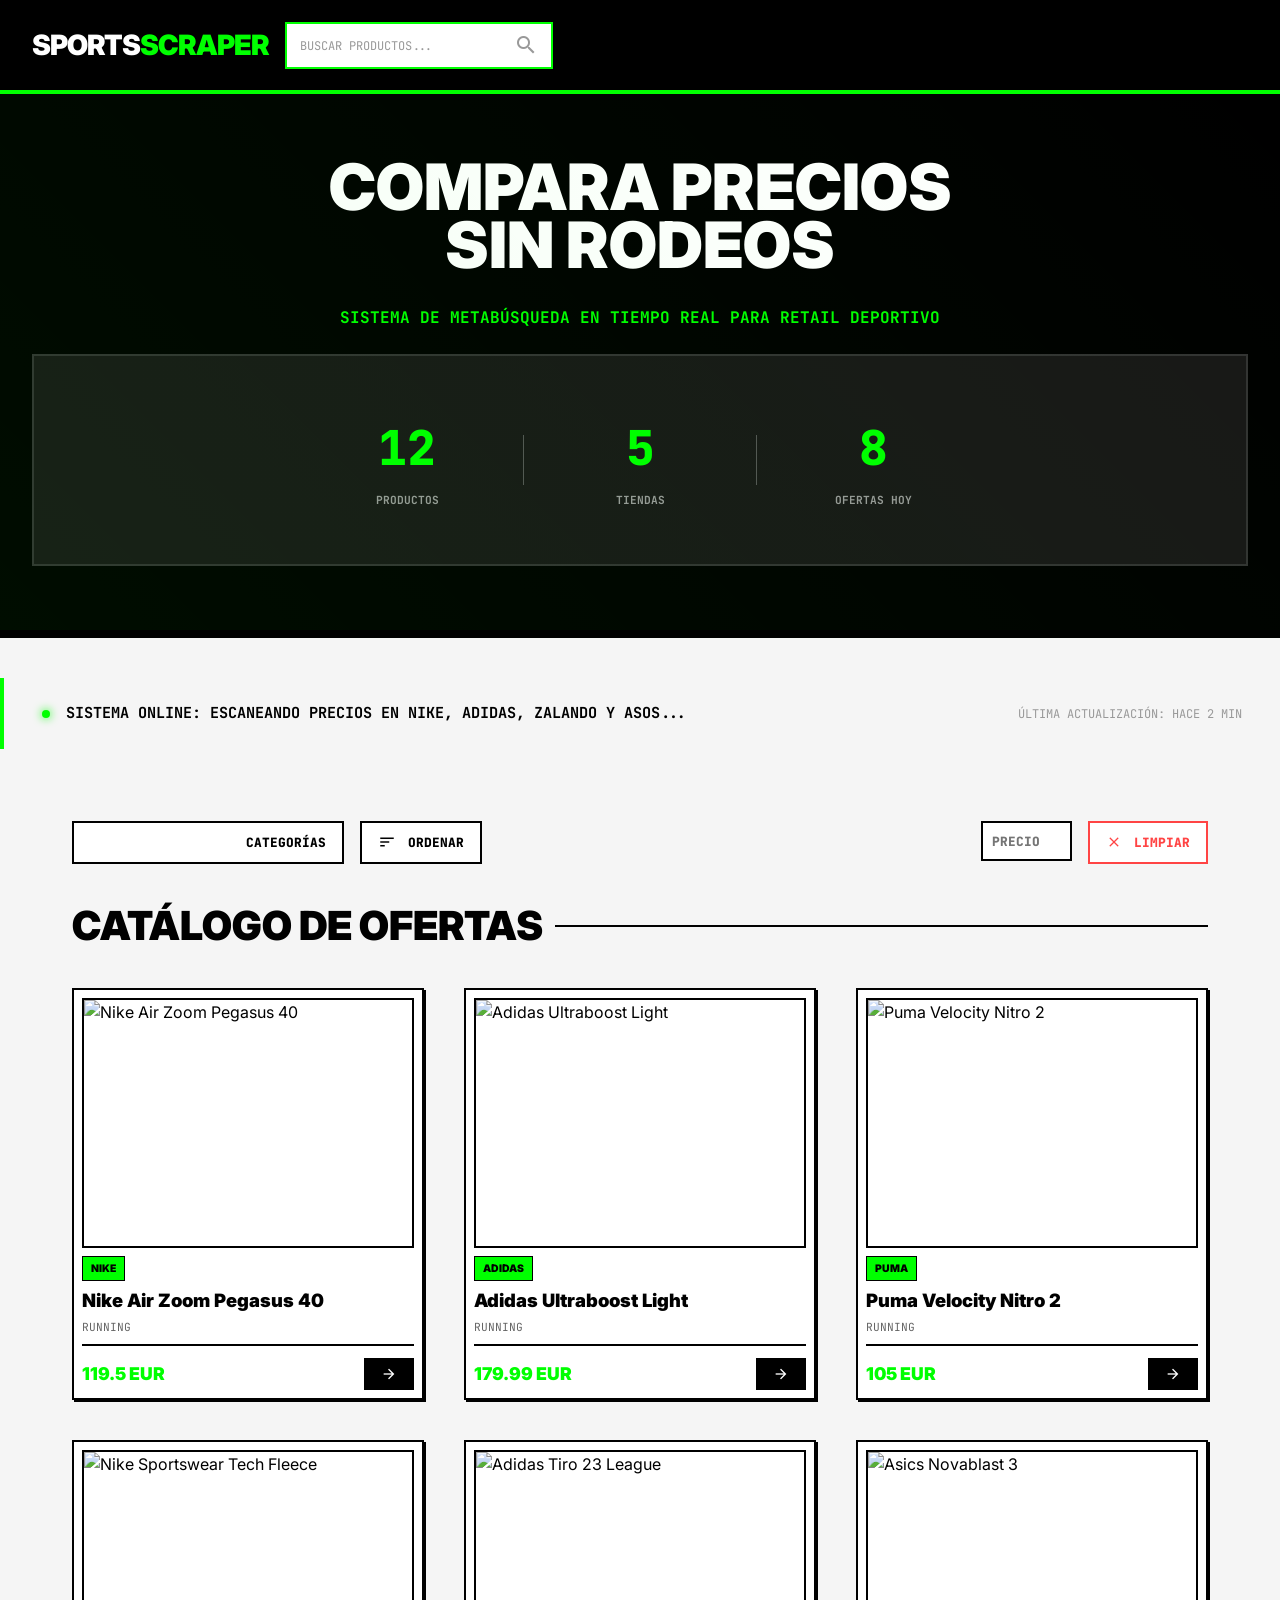
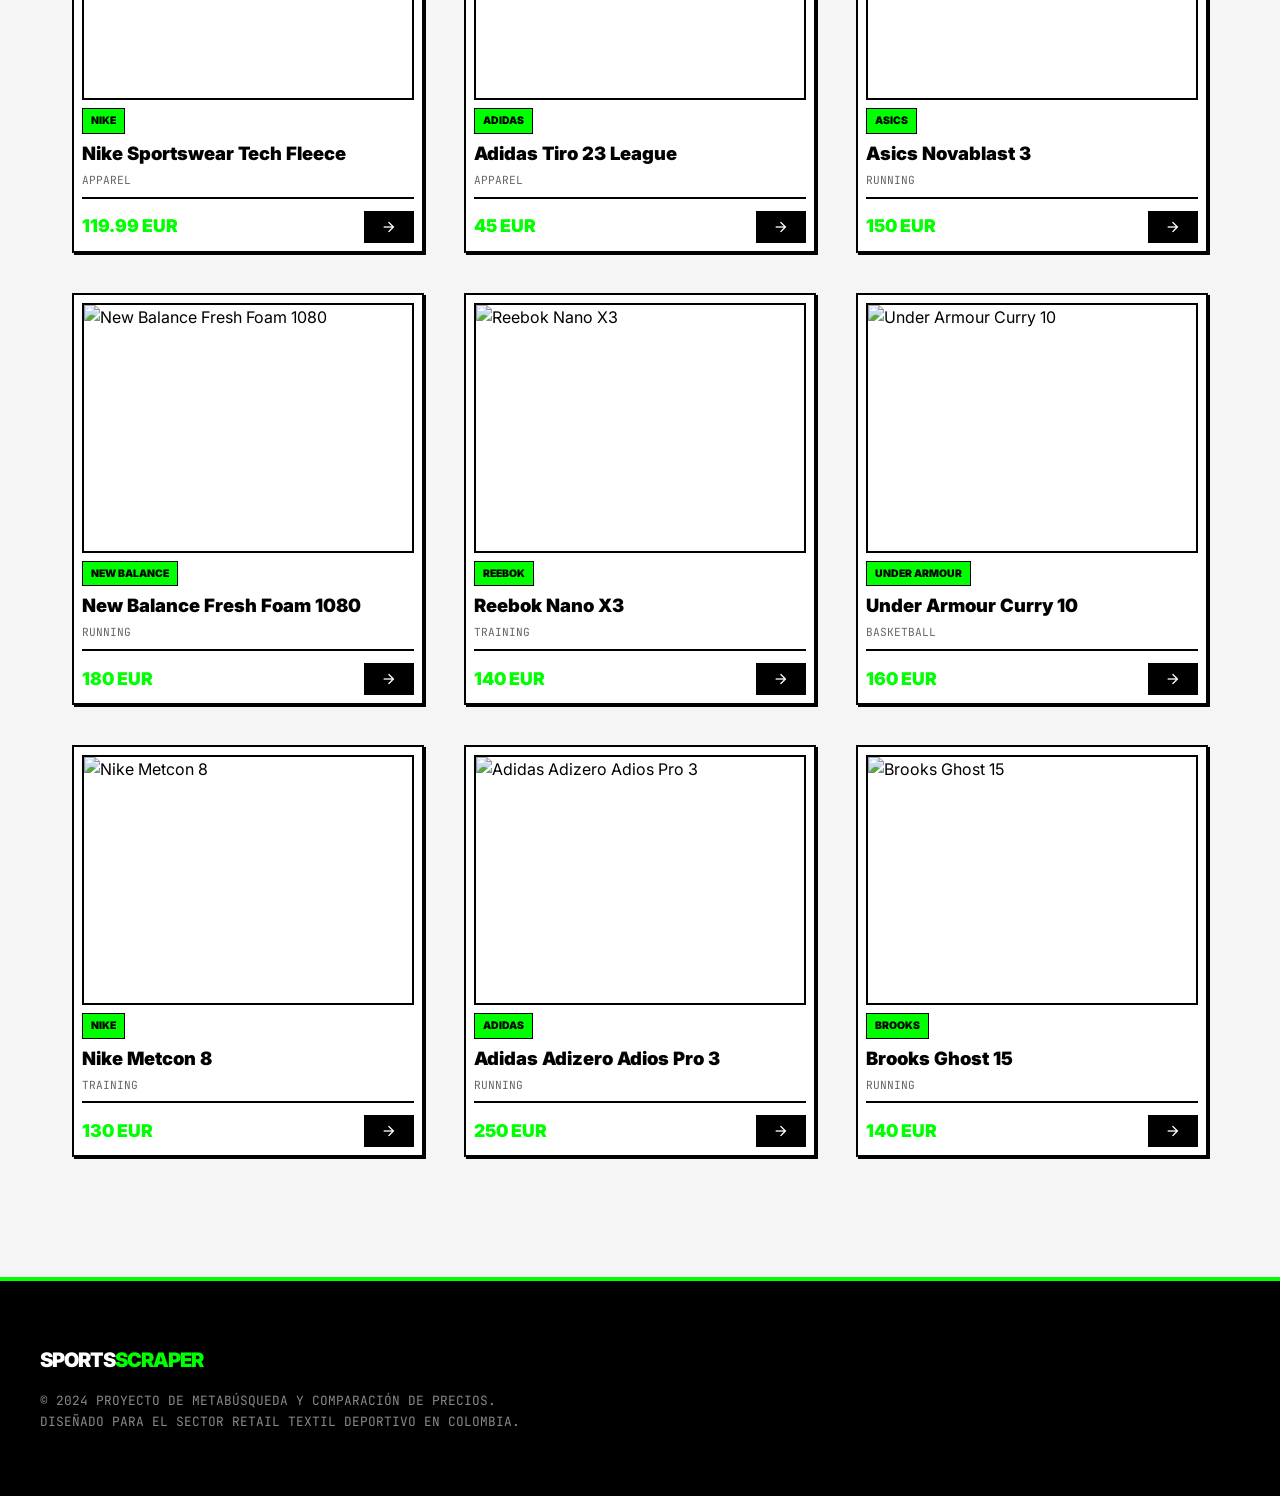
==== commit e31e3594: "Final" ====
--- a/index.html
+++ b/index.html
@@ -5,16 +5,22 @@
     <meta name="viewport" content="width=device-width, initial-scale=1.0">
     <title>SportsScraper | Comparador Brutalista</title>
     <link rel="stylesheet" href="css/style.css">
+    <!-- Google Material Icons -->
+    <link rel="stylesheet" href="https://fonts.googleapis.com/icon?family=Material+Icons">
     <!-- Chart.js para gráfica de histórico de precios -->
     <script src="https://cdn.jsdelivr.net/npm/chart.js"></script>
 </head>
 <body>
     <!-- HEADER: CU1 - Search Interface -->
     <header class="app-header">
+        <!-- Hidden checkboxes for menu toggle (CSS-only) -->
+        <input type="checkbox" id="mobileMenuToggle" class="menu-toggle">
+
         <div class="header-container">
             <a href="#/" class="logo" style="cursor: pointer; text-decoration: none; color: inherit;">Sports<span>Scraper</span></a>
 
-            <div class="search-bar-wrapper">
+            <!-- Search bar (desktop only) -->
+            <div class="search-bar-wrapper" id="desktopSearch">
                 <div class="search-bar">
                     <input
                         type="text"
@@ -25,7 +31,7 @@
                         autocomplete="off"
                     >
                     <button class="search-btn" aria-label="Ejecutar búsqueda">
-                        <svg xmlns="http://www.w3.org/2000/svg" width="20" height="20" viewBox="0 0 24 24" fill="none" stroke="currentColor" stroke-width="2" stroke-linecap="round" stroke-linejoin="round"><circle cx="11" cy="11" r="8"></circle><path d="m21 21-4.35-4.35"/></svg>
+                        <i class="material-icons">search</i>
                     </button>
                 </div>
                 <div id="search-suggestions" class="search-suggestions">
@@ -33,12 +39,56 @@
                 </div>
             </div>
 
-            <nav class="header-nav">
+            <!-- Mobile menu button (using label for checkbox) -->
+            <label for="mobileMenuToggle" class="mobile-menu-btn" aria-label="Abrir menú">
+                <i class="material-icons">menu</i>
+            </label>
+
+            <!-- Desktop user menu -->
+            <nav class="header-nav" id="desktopNav">
                 <div class="user-menu" id="userMenu">
                     <!-- User menu or login button will be inserted here -->
                 </div>
             </nav>
         </div>
+
+        <!-- Mobile drawer menu (CSS-only toggle) -->
+        <div class="mobile-menu-drawer">
+            <div class="mobile-menu-header">
+                <h3>MENÚ</h3>
+                <label for="mobileMenuToggle" class="close-menu-btn" aria-label="Cerrar menú">
+                    <i class="material-icons">close</i>
+                </label>
+            </div>
+
+            <!-- Search in mobile menu -->
+            <div class="mobile-search-wrapper">
+                <div class="mobile-search-bar">
+                    <input
+                        type="text"
+                        id="mobileSearchInput"
+                        class="mobile-search-input"
+                        placeholder="BUSCAR..."
+                        aria-label="Buscador móvil"
+                        autocomplete="off"
+                    >
+                    <button class="mobile-search-btn" aria-label="Buscar">
+                        <i class="material-icons">search</i>
+                    </button>
+                </div>
+                <div id="mobile-search-suggestions" class="mobile-search-suggestions">
+                    <div class="mobile-suggestions-content"></div>
+                </div>
+            </div>
+
+            <!-- Mobile user menu -->
+            <div class="mobile-user-section" id="mobileUserMenu">
+                <!-- User menu or login button will be inserted here -->
+            </div>
+        </div>
+
+        <!-- Mobile menu overlay (CSS-only) -->
+        <label for="mobileMenuToggle" class="mobile-menu-overlay" aria-label="Cerrar menú"></label>
     </header>
 
     <!-- HOME PAGE (CU1 - Search & Catalog) -->
@@ -80,22 +130,26 @@
     <main class="container">
         <!-- FILTER & SORT SECTION -->
         <section class="sort-controls" id="sortControls">
+            <!-- Categories Dropdown (CSS only) -->
             <div style="position: relative;">
-                <button class="sort-btn categories-btn" id="categoriesBtn" style="display: flex; align-items: center; gap: 0.5rem;">
-                    📂 CATEGORÍAS
-                </button>
+                <input type="checkbox" id="categoriesToggle" class="dropdown-toggle" hidden>
+                <label for="categoriesToggle" class="sort-btn categories-btn" style="display: flex; align-items: center; gap: 0.5rem; cursor: pointer;">
+                    <i class="material-icons">category</i> CATEGORÍAS
+                </label>
                 <div id="categoriesDropdown" class="dropdown-menu"></div>
             </div>
 
+            <!-- Sort Dropdown (CSS only) -->
             <div style="position: relative;">
-                <button class="sort-btn" id="sortBtn" style="display: flex; align-items: center; gap: 0.5rem;">
-                    ⬆️ ORDENAR
-                </button>
+                <input type="checkbox" id="sortToggle" class="dropdown-toggle" hidden>
+                <label for="sortToggle" class="sort-btn" style="display: flex; align-items: center; gap: 0.5rem; cursor: pointer;">
+                    <i class="material-icons">sort</i> ORDENAR
+                </label>
                 <div id="sortDropdown" class="dropdown-menu">
-                    <div class="dropdown-item" data-sort="featured">⭐ DESTACADOS</div>
-                    <div class="dropdown-item" data-sort="price-low">💰 MENOR PRECIO</div>
-                    <div class="dropdown-item" data-sort="price-high">🔝 MAYOR PRECIO</div>
-                    <div class="dropdown-item" data-sort="newest">🆕 MÁS NUEVOS</div>
+                    <div class="dropdown-item" data-sort="featured"><i class="material-icons">star</i> DESTACADOS</div>
+                    <div class="dropdown-item" data-sort="price-low"><i class="material-icons">trending_down</i> MENOR PRECIO</div>
+                    <div class="dropdown-item" data-sort="price-high"><i class="material-icons">trending_up</i> MAYOR PRECIO</div>
+                    <div class="dropdown-item" data-sort="newest"><i class="material-icons">new_releases</i> MÁS NUEVOS</div>
                 </div>
             </div>
 
@@ -105,8 +159,8 @@
                 <input type="number" id="priceFilter" class="sort-btn" placeholder="Precio máx." style="background: white; flex: 0 1 120px; padding: 0.6rem;" min="0" max="500" step="10">
             </div>
 
-            <button id="resetFiltersBtn" class="sort-btn" style="background: white; border: 2px solid #ff4444; color: #ff4444; padding: 0.6rem 1rem; display: none;">
-                ✕ LIMPIAR
+            <button id="resetFiltersBtn" class="sort-btn" style="background: white; border: 2px solid #ff4444; color: #ff4444; padding: 0.6rem 1rem; display: none; display: flex; align-items: center; gap: 0.5rem;">
+                <i class="material-icons" style="font-size: 1rem;">close</i> LIMPIAR
             </button>
         </section>
 
@@ -141,7 +195,17 @@
     <!-- PRICE COMPARISON MODAL (CU2) -->
     <div id="priceModal" class="modal-overlay" style="display: none;">
         <div class="modal-content">
-            <button id="closeModal" class="modal-close">✕</button>
+            <!-- Bell Icon - Esquina superior izquierda (CU3) -->
+            <button id="bellButton" class="modal-bell-icon" title="Configurar alerta de precio">
+                <svg xmlns="http://www.w3.org/2000/svg" width="24" height="24" viewBox="0 0 24 24" fill="currentColor">
+                    <path d="M18 8A6 6 0 0 0 6 8c0 7-3 9-3 9h18s-3-2-3-9"/>
+                    <path d="M13.73 21a2 2 0 0 1-3.46 0"/>
+                </svg>
+            </button>
+
+            <button id="closeModal" class="modal-close">
+                <i class="material-icons">close</i>
+            </button>
 
             <div class="modal-header">
                 <div class="modal-header-left">
@@ -165,6 +229,43 @@
                     </div>
                 </div>
 
+                <!-- PRICE ALERT SECTION (CU3) -->
+                <div class="modal-alert-section">
+                    <div class="alert-header">
+                        <h3>Configurar Alerta de Precio</h3>
+                        <button class="toggle-btn" id="toggleAlertForm" title="Mostrar/ocultar formulario">
+                            <span id="toggleIcon">▼</span>
+                        </button>
+                    </div>
+
+                    <form id="alertForm" class="alert-form" style="display: none;">
+                        <div class="form-group">
+                            <label for="targetPrice">Precio Objetivo (EUR)</label>
+                            <input type="number" id="targetPrice" class="brutal-input" placeholder="Ej: 100.00" step="0.01" min="0" required>
+                        </div>
+
+                        <div class="form-group">
+                            <label>Notificar en tiendas (opcional - todas si no selecciona)</label>
+                            <div class="store-checkboxes" id="storeCheckboxes">
+                                <!-- Checkboxes renderizados dinámicamente -->
+                            </div>
+                        </div>
+
+                        <div class="form-actions">
+                            <button type="submit" class="brutal-btn btn-save">GUARDAR ALERTA</button>
+                            <button type="button" class="brutal-btn btn-cancel" id="cancelAlert">CANCELAR</button>
+                        </div>
+                    </form>
+
+                    <!-- Alertas activas del usuario -->
+                    <div id="activeAlerts" class="active-alerts" style="display: none;">
+                        <h4 style="margin: 0 0 1rem 0; font-weight: 900; text-transform: uppercase; font-size: 0.9rem;">Alertas Activas</h4>
+                        <div id="modalAlertsList">
+                            <!-- Items de alertas mostradas aquí -->
+                        </div>
+                    </div>
+                </div>
+
                 <!-- Historial de precios (gráfica) -->
                 <div id="modalPriceHistory" class="price-history" style="display: none; margin-top: 2rem;">
                     <h3 style="font-size: 1.25rem; font-weight: 900; margin-bottom: 1rem;">Historial de Precios</h3>
@@ -178,38 +279,13 @@
                         <!-- Ofertas renderizadas aquí -->
                     </div>
                 </div>
-
-                <!-- PRICE ALERTS (CU3) -->
-                <div style="margin-top: 2rem; border-top: 3px solid #000; padding-top: 2rem;">
-                    <div style="display: flex; align-items: center; justify-content: space-between; margin-bottom: 1.5rem;">
-                        <h3 style="font-size: 1.25rem; font-weight: 900; margin: 0; text-transform: uppercase;">Alertas de Precio</h3>
-                        <button id="bellButton" style="background: white; border: 3px solid #000; padding: 0.5rem 1rem; cursor: pointer; font-weight: 900; font-size: 0.85rem; text-transform: uppercase; transition: all 0.2s ease;">🔔 CONFIGURAR</button>
-                    </div>
-
-                    <!-- Alert Form (Hidden by default) -->
-                    <div id="alertFormContainer" style="display: none; background: #f5f5f5; border: 3px solid #000; padding: 1.5rem; margin-bottom: 1.5rem;">
-                        <h4 style="font-size: 0.95rem; font-weight: 900; margin-top: 0; text-transform: uppercase;">Configurar Alerta</h4>
-                        <form id="alertForm" style="display: flex; flex-direction: column; gap: 1rem;">
-                            <div>
-                                <label style="display: block; font-weight: 900; font-size: 0.85rem; margin-bottom: 0.5rem; text-transform: uppercase;">Precio Objetivo (EUR)</label>
-                                <input type="number" id="alertPrice" placeholder="Ej: 99.99" style="width: 100%; border: 3px solid #000; padding: 0.75rem; font-family: 'JetBrains Mono', monospace; box-shadow: 3px 3px 0px 0px #000;" required>
-                            </div>
-                            <div>
-                                <label style="display: block; font-weight: 900; font-size: 0.85rem; margin-bottom: 0.75rem; text-transform: uppercase;">Tiendas</label>
-                                <div id="storesCheckboxes" style="display: flex; flex-direction: column; gap: 0.5rem;">
-                                    <!-- Checkboxes renderizados aquí -->
-                                </div>
-                            </div>
-                            <button type="submit" style="background: #00FF00; border: 3px solid #000; padding: 0.75rem; font-weight: 900; text-transform: uppercase; cursor: pointer; transition: all 0.2s ease;">Guardar Alerta</button>
-                        </form>
-                    </div>
-
-                    <!-- Active Alerts List -->
-                    <div id="activeAlertsContainer" style="display: flex; flex-direction: column; gap: 0.75rem;">
-                        <!-- Active alerts renderizadas aquí -->
-                    </div>
-                </div>
-            </div>
+            </div>
+        </div>
+
+        <!-- Notificación visual de alerta activada (CU3) -->
+        <div id="priceAlertNotification" class="price-alert-notification" style="display: none;">
+            <span id="notificationMessage"></span>
+            <button id="closeNotification" class="notification-close" title="Cerrar notificación">✕</button>
         </div>
     </div>
 
@@ -259,6 +335,211 @@
                     <button type="submit" class="brutal-btn btn-primary">REGISTRARSE</button>
                 </form>
                 <p class="auth-link">¿Tienes cuenta? <a href="#/login">INICIA SESIÓN</a></p>
+            </div>
+        </div>
+    </div>
+
+    <!-- SAVED PRODUCTS PAGE -->
+    <div id="savedProductsPage" data-page="saved" style="display: none;">
+        <div class="container">
+            <section class="saved-products-section">
+                <div class="section-title">
+                    <span id="savedProductsTitle">MIS PRODUCTOS GUARDADOS</span>
+                    <div class="section-line"></div>
+                </div>
+
+                <div class="saved-products-layout">
+                    <!-- SIDEBAR: Filters -->
+                    <aside class="saved-products-sidebar">
+                        <div class="filters-box">
+                            <h3 class="filters-title">
+                                <i class="material-icons">tune</i> FILTROS
+                            </h3>
+
+                            <!-- Category Filter -->
+                            <div class="filter-group">
+                                <label class="filter-label">Categoría</label>
+                                <select id="savedCategoryFilter" class="brutal-input" style="width: 100%; padding: 0.6rem;">
+                                    <option value="">Todas</option>
+                                    <option value="Running">Running</option>
+                                    <option value="Apparel">Apparel</option>
+                                    <option value="Training">Training</option>
+                                </select>
+                            </div>
+
+                            <!-- Price Filter -->
+                            <div class="filter-group">
+                                <label class="filter-label">Rango de Precio</label>
+                                <div style="display: flex; gap: 0.5rem;">
+                                    <input type="number" id="savedPriceMin" class="brutal-input" placeholder="Min" min="0" style="flex: 1; padding: 0.6rem;">
+                                    <input type="number" id="savedPriceMax" class="brutal-input" placeholder="Max" min="0" style="flex: 1; padding: 0.6rem;">
+                                </div>
+                            </div>
+
+                            <!-- Brand Filter -->
+                            <div class="filter-group">
+                                <label class="filter-label">Marca</label>
+                                <div id="savedBrandFilters" style="display: flex; flex-direction: column; gap: 0.5rem;"></div>
+                            </div>
+
+                            <!-- Rating Filter -->
+                            <div class="filter-group">
+                                <label class="filter-label">Valoración Mínima</label>
+                                <select id="savedRatingFilter" class="brutal-input" style="width: 100%; padding: 0.6rem;">
+                                    <option value="0">Todas</option>
+                                    <option value="4">⭐ 4+ estrellas</option>
+                                    <option value="3">⭐⭐ 3+ estrellas</option>
+                                    <option value="2">⭐⭐⭐ 2+ estrellas</option>
+                                </select>
+                            </div>
+
+                            <!-- Stock Filter -->
+                            <div class="filter-group">
+                                <label style="display: flex; align-items: center; gap: 0.5rem; cursor: pointer;">
+                                    <input type="checkbox" id="savedStockFilter">
+                                    <span class="filter-label" style="margin: 0;">Solo en stock</span>
+                                </label>
+                            </div>
+
+                            <!-- Reset Button -->
+                            <button id="savedResetFiltersBtn" class="brutal-btn" style="width: 100%; margin-top: 1rem;">
+                                <i class="material-icons" style="margin-right: 0.5rem; font-size: 1rem;">refresh</i>
+                                LIMPIAR FILTROS
+                            </button>
+                        </div>
+                    </aside>
+
+                    <!-- MAIN: Products Grid -->
+                    <main class="saved-products-main">
+                        <!-- Sort Options -->
+                        <div class="saved-products-header">
+                            <span id="savedProductsCount" class="products-count">0 productos guardados</span>
+                            <select id="savedSortBy" class="brutal-input" style="padding: 0.6rem; max-width: 200px;">
+                                <option value="newest">Más reciente</option>
+                                <option value="price-low">Menor precio</option>
+                                <option value="price-high">Mayor precio</option>
+                                <option value="rating">Mejor valorados</option>
+                            </select>
+                        </div>
+
+                        <!-- Empty State -->
+                        <div id="savedProductsEmpty" class="empty-state" style="display: none;">
+                            <div class="empty-state-content">
+                                <i class="material-icons" style="font-size: 3rem; color: #999; margin-bottom: 1rem;">bookmark_border</i>
+                                <h3>No hay productos guardados</h3>
+                                <p>Comienza a guardar productos desde el catálogo</p>
+                                <a href="#/" class="brutal-btn" style="margin-top: 1rem;">
+                                    <i class="material-icons" style="margin-right: 0.5rem; font-size: 1rem;">arrow_back</i>
+                                    VOLVER AL CATÁLOGO
+                                </a>
+                            </div>
+                        </div>
+
+                        <!-- Products Grid -->
+                        <div id="savedProductsGrid" class="saved-products-grid">
+                            <!-- Grid items will be rendered here -->
+                        </div>
+                    </main>
+                </div>
+            </section>
+        </div>
+    </div>
+
+    <!-- PRODUCT DETAILS MODAL (for saved products) -->
+    <div id="savedProductModal" class="modal-overlay" style="display: none;">
+        <div class="modal-content">
+            <button id="closeSavedModal" class="modal-close">
+                <i class="material-icons">close</i>
+            </button>
+
+            <div class="modal-header">
+                <div class="modal-header-left">
+                    <h2 id="savedModalProductName"></h2>
+                </div>
+            </div>
+
+            <div class="modal-body">
+                <!-- Product Image and Basic Info -->
+                <div class="saved-modal-product-info">
+                    <div class="product-main">
+                        <img id="savedModalProductImage" alt="" style="max-width: 100%; max-height: 350px; border: 3px solid #000; object-fit: cover;">
+                        <div style="display: flex; gap: 1rem; margin-top: 1.5rem; flex-wrap: wrap;">
+                            <div style="flex: 1; min-width: 150px;">
+                                <p style="font-size: 0.7rem; color: #999; text-transform: uppercase; font-weight: 900;">Precio Original</p>
+                                <p id="savedModalOriginalPrice" style="font-size: 1.5rem; font-weight: 900; text-decoration: line-through; color: #999;"></p>
+                            </div>
+                            <div style="flex: 1; min-width: 150px;">
+                                <p style="font-size: 0.7rem; color: #999; text-transform: uppercase; font-weight: 900;">Precio Actual</p>
+                                <p id="savedModalCurrentPrice" style="font-size: 1.5rem; font-weight: 900; color: var(--neon-green);"></p>
+                            </div>
+                            <div style="flex: 1; min-width: 150px;">
+                                <p style="font-size: 0.7rem; color: #999; text-transform: uppercase; font-weight: 900;">Descuento</p>
+                                <p id="savedModalDiscount" style="font-size: 1.5rem; font-weight: 900; color: var(--neon-green);"></p>
+                            </div>
+                        </div>
+                    </div>
+
+                    <div class="product-details">
+                        <h3 style="font-size: 1.1rem; font-weight: 900; margin-bottom: 1.5rem; text-transform: uppercase;">INFORMACIÓN DEL PRODUCTO</h3>
+
+                        <!-- Key Info -->
+                        <div style="border: 2px solid #ddd; padding: 1rem; margin-bottom: 1.5rem;">
+                            <div style="display: grid; grid-template-columns: 1fr 1fr; gap: 1rem;">
+                                <div>
+                                    <p style="font-size: 0.7rem; color: #999; text-transform: uppercase; font-weight: 900;">Marca</p>
+                                    <p id="savedModalBrand" style="font-size: 1rem; font-weight: 900;"></p>
+                                </div>
+                                <div>
+                                    <p style="font-size: 0.7rem; color: #999; text-transform: uppercase; font-weight: 900;">Categoría</p>
+                                    <p id="savedModalCategory" style="font-size: 1rem; font-weight: 900;"></p>
+                                </div>
+                                <div>
+                                    <p style="font-size: 0.7rem; color: #999; text-transform: uppercase; font-weight: 900;">Stock</p>
+                                    <p id="savedModalStock" style="font-size: 1rem; font-weight: 900;"></p>
+                                </div>
+                                <div>
+                                    <p style="font-size: 0.7rem; color: #999; text-transform: uppercase; font-weight: 900;">Entrega</p>
+                                    <p id="savedModalDelivery" style="font-size: 1rem; font-weight: 900;"></p>
+                                </div>
+                            </div>
+                        </div>
+
+                        <!-- Ratings -->
+                        <div style="margin-bottom: 1.5rem;">
+                            <p style="font-size: 0.85rem; font-weight: 900; margin-bottom: 0.5rem; text-transform: uppercase;">Valoración</p>
+                            <div style="display: flex; align-items: center; gap: 0.5rem;">
+                                <span id="savedModalRating" style="font-size: 1.2rem;">★★★★★</span>
+                                <span id="savedModalReviews" style="font-size: 0.85rem; color: #999; font-family: 'JetBrains Mono';">(0 reseñas)</span>
+                            </div>
+                        </div>
+                    </div>
+                </div>
+
+                <!-- Technical Specifications -->
+                <div style="margin-top: 2rem; border-top: 3px solid #000; padding-top: 2rem;">
+                    <h3 style="font-size: 1.25rem; font-weight: 900; margin-bottom: 1.5rem; text-transform: uppercase;">ESPECIFICACIONES TÉCNICAS</h3>
+                    <table style="width: 100%; border-collapse: collapse;">
+                        <tbody id="savedModalSpecs">
+                            <!-- Specs will be rendered here -->
+                        </tbody>
+                    </table>
+                </div>
+
+                <!-- Action Buttons -->
+                <div style="margin-top: 2rem; display: flex; gap: 1rem; flex-wrap: wrap;">
+                    <button id="savedModalAddCart" class="brutal-btn" style="flex: 1; min-width: 150px; background: var(--neon-green); color: var(--brutal-black);">
+                        <i class="material-icons" style="margin-right: 0.5rem; font-size: 1rem;">shopping_cart</i>
+                        AGREGAR AL CARRITO
+                    </button>
+                    <button id="savedModalShare" class="brutal-btn" style="flex: 1; min-width: 150px;">
+                        <i class="material-icons" style="margin-right: 0.5rem; font-size: 1rem;">share</i>
+                        COMPARTIR
+                    </button>
+                    <button id="savedModalRemove" class="brutal-btn" style="flex: 1; min-width: 150px; background: white; color: #ff4444; border: 2px solid #ff4444;">
+                        <i class="material-icons" style="margin-right: 0.5rem; font-size: 1rem;">delete</i>
+                        ELIMINAR
+                    </button>
+                </div>
             </div>
         </div>
     </div>
@@ -354,5 +635,6 @@
     <script src="js/router.js"></script>
     <script src="js/auth.js"></script>
     <script src="js/script.js"></script>
+    <script src="js/saved-products.js"></script>
 </body>
 </html>
--- a/css/style.css
+++ b/css/style.css
@@ -20,6 +20,30 @@
   box-sizing: border-box;
 }
 
+/* ========================================
+   CHECKBOX TOGGLES (CSS-ONLY MENUS)
+   ======================================== */
+.menu-toggle,
+.filter-toggle,
+.dropdown-toggle {
+  display: none;
+}
+
+/* Mobile menu toggle with checkbox */
+#mobileMenuToggle:checked ~ .mobile-menu-drawer {
+  left: 0;
+}
+
+#mobileMenuToggle:checked ~ .mobile-menu-overlay {
+  display: block;
+}
+
+/* Dropdown toggles */
+#categoriesToggle:checked ~ #categoriesDropdown,
+#sortToggle:checked ~ #sortDropdown {
+  display: block;
+}
+
 html {
   scroll-behavior: smooth;
 }
@@ -30,6 +54,68 @@
   font-family: 'Inter', sans-serif;
   line-height: 1.5;
   font-size: 16px;
+}
+
+/* ========================================
+   MATERIAL ICONS STYLING
+   ======================================== */
+.material-icons {
+  font-family: 'Material Icons' !important;
+  font-weight: normal;
+  font-style: normal;
+  font-size: inherit;
+  display: inline-flex;
+  line-height: 1;
+  text-transform: none;
+  letter-spacing: normal;
+  word-wrap: normal;
+  white-space: nowrap;
+  direction: ltr;
+  vertical-align: middle;
+  margin: 0;
+  padding: 0;
+  align-items: center;
+  justify-content: center;
+}
+
+.sort-btn .material-icons,
+.categories-btn .material-icons {
+  font-size: 1.1rem;
+  margin-right: 0.25rem;
+  flex-shrink: 0;
+}
+
+.dropdown-item .material-icons {
+  font-size: 1rem;
+  margin-right: 0.5rem;
+  flex-shrink: 0;
+}
+
+.mobile-menu-item .material-icons {
+  font-size: 1.2rem;
+  margin-right: 0.5rem;
+  flex-shrink: 0;
+}
+
+.mobile-search-btn .material-icons {
+  font-size: 1.2rem;
+}
+
+.modal-close .material-icons {
+  font-size: 1.5rem;
+}
+
+.bellButton .material-icons {
+  font-size: 1rem;
+  margin-right: 0.5rem;
+}
+
+.mobile-menu-btn .material-icons {
+  font-size: 1.8rem;
+}
+
+.close-menu-btn .material-icons {
+  font-size: 1.5rem;
 }
 
 /* ========================================
@@ -114,6 +200,268 @@
   width: 100%;
 }
 
+/* Hide desktop search on mobile */
+#desktopSearch {
+  display: none;
+}
+
+/* Hide desktop nav on mobile */
+#desktopNav {
+  display: none;
+}
+
+/* Mobile menu button */
+.mobile-menu-btn {
+  background: transparent;
+  border: none;
+  color: var(--neon-green);
+  cursor: pointer;
+  display: flex;
+  align-items: center;
+  justify-content: center;
+  font-size: 1.8rem;
+  padding: 0.5rem;
+  transition: all 0.3s ease;
+}
+
+.mobile-menu-btn:hover {
+  transform: scale(1.1);
+  color: white;
+}
+
+.mobile-menu-btn .material-icons {
+  font-size: 1.8rem;
+}
+
+/* Mobile drawer menu */
+.mobile-menu-drawer {
+  position: fixed;
+  top: 0;
+  left: -100%;
+  width: 85%;
+  max-width: 320px;
+  height: 100vh;
+  background: white;
+  z-index: 999;
+  transition: left 0.4s cubic-bezier(0.34, 1.56, 0.64, 1);
+  display: flex;
+  flex-direction: column;
+  box-shadow: 4px 0 15px rgba(0, 0, 0, 0.3);
+  border-right: 3px solid var(--brutal-black);
+  overflow-y: auto;
+}
+
+.mobile-menu-drawer.active {
+  left: 0;
+}
+
+.mobile-menu-header {
+  background: var(--brutal-black);
+  color: white;
+  padding: 1.5rem 1rem;
+  display: flex;
+  justify-content: space-between;
+  align-items: center;
+  border-bottom: 3px solid var(--neon-green);
+  flex-shrink: 0;
+}
+
+.mobile-menu-header h3 {
+  margin: 0;
+  font-size: 1.25rem;
+  font-weight: 900;
+  text-transform: uppercase;
+}
+
+.close-menu-btn {
+  background: transparent;
+  border: none;
+  color: var(--neon-green);
+  cursor: pointer;
+  font-size: 1.5rem;
+  padding: 0;
+  transition: all 0.2s ease;
+  display: flex;
+  align-items: center;
+  justify-content: center;
+}
+
+.close-menu-btn:hover {
+  transform: rotate(90deg);
+}
+
+.close-menu-btn .material-icons {
+  font-size: 1.5rem;
+}
+
+/* Mobile search section */
+.mobile-search-wrapper {
+  padding: 1rem;
+  border-bottom: 2px solid #ddd;
+  flex-shrink: 0;
+}
+
+.mobile-search-bar {
+  display: flex;
+  align-items: center;
+  gap: 0;
+  border: 2px solid var(--brutal-black);
+  background: var(--soft-gray);
+  border-radius: 2px;
+}
+
+.mobile-search-input {
+  flex: 1;
+  padding: 0.6rem 0.8rem;
+  font-family: 'JetBrains Mono', monospace;
+  font-size: 0.8rem;
+  border: none;
+  background: transparent;
+  color: #666;
+  font-weight: 400;
+  transition: all 0.2s ease;
+  text-transform: uppercase;
+}
+
+.mobile-search-input::placeholder {
+  color: #999;
+  font-size: 0.75rem;
+}
+
+.mobile-search-input:focus {
+  outline: none;
+  color: var(--brutal-black);
+  background: rgba(0, 255, 0, 0.03);
+}
+
+.mobile-search-btn {
+  background: transparent;
+  color: #999;
+  border: none;
+  padding: 0.6rem 0.8rem;
+  cursor: pointer;
+  display: flex;
+  align-items: center;
+  justify-content: center;
+  transition: all 0.2s ease;
+  flex-shrink: 0;
+}
+
+.mobile-search-btn:hover {
+  color: var(--neon-green);
+}
+
+.mobile-search-btn .material-icons {
+  font-size: 1.2rem;
+}
+
+/* Mobile search suggestions */
+.mobile-search-suggestions {
+  display: none;
+  margin-top: 0.5rem;
+  background: white;
+  border: 2px solid var(--brutal-black);
+  box-shadow: 3px 3px 0px 0px var(--brutal-black);
+  max-height: 250px;
+  overflow-y: auto;
+}
+
+.mobile-search-suggestions.active {
+  display: block;
+}
+
+.mobile-suggestions-content {
+  padding: 0;
+}
+
+.mobile-suggestion-item {
+  padding: 0.75rem 1rem;
+  border-bottom: 1px solid #eee;
+  cursor: pointer;
+  font-family: 'JetBrains Mono', monospace;
+  font-size: 0.8rem;
+  color: var(--brutal-black);
+  transition: all 0.2s ease;
+}
+
+.mobile-suggestion-item:last-child {
+  border-bottom: none;
+}
+
+.mobile-suggestion-item:hover {
+  background: var(--soft-gray);
+  padding-left: 1.5rem;
+  border-left: 3px solid var(--neon-green);
+}
+
+/* Mobile user section */
+.mobile-user-section {
+  padding: 1rem;
+  flex: 1;
+  display: flex;
+  flex-direction: column;
+  gap: 0.5rem;
+}
+
+.mobile-menu-item {
+  padding: 1rem;
+  background: white;
+  border: 2px solid var(--brutal-black);
+  font-weight: 900;
+  text-transform: uppercase;
+  font-size: 0.8rem;
+  cursor: pointer;
+  transition: all 0.3s ease;
+  text-decoration: none;
+  color: var(--brutal-black);
+  display: flex;
+  align-items: center;
+  justify-content: center;
+  gap: 0.5rem;
+  font-family: 'Inter', sans-serif;
+}
+
+.mobile-menu-item:hover {
+  background: var(--neon-green);
+  color: var(--brutal-black);
+  box-shadow: 3px 3px 0px 0px var(--brutal-black);
+  transform: translate(-2px, -2px);
+}
+
+.mobile-menu-item .material-icons {
+  font-size: 1.2rem;
+}
+
+.mobile-menu-item.mobile-logout {
+  background: white;
+  border: 2px solid #ff4444;
+  color: #ff4444;
+  margin-top: auto;
+}
+
+.mobile-menu-item.mobile-logout:hover {
+  background: #ff4444;
+  color: white;
+  border-color: #ff4444;
+}
+
+/* Mobile menu overlay */
+.mobile-menu-overlay {
+  position: fixed;
+  top: 0;
+  left: 0;
+  right: 0;
+  bottom: 0;
+  background: rgba(0, 0, 0, 0.7);
+  z-index: 998;
+  display: none;
+  animation: fadeIn 0.3s ease-out;
+}
+
+.mobile-menu-overlay.active {
+  display: block;
+}
+
 .logo {
   font-size: 1.1rem;
   font-weight: 900;
@@ -130,10 +478,6 @@
 
 .logo span {
   color: var(--neon-green);
-}
-
-.header-nav {
-  flex-shrink: 0;
 }
 
 .button-login {
@@ -2603,6 +2947,324 @@
 }
 
 /* ========================================
+   MOBILE FIRST: PRICE ALERTS (CU3)
+   ======================================== */
+
+/* Bell Icon */
+.modal-bell-icon {
+  position: absolute;
+  top: 1rem;
+  left: 1rem;
+  background: var(--brutal-black);
+  color: white;
+  border: 2px solid var(--brutal-black);
+  width: 40px;
+  height: 40px;
+  cursor: pointer;
+  display: flex;
+  align-items: center;
+  justify-content: center;
+  transition: all 0.2s ease;
+  z-index: 1001;
+  padding: 0;
+}
+
+.modal-bell-icon:hover {
+  background: var(--neon-green);
+  color: var(--brutal-black);
+}
+
+.modal-bell-icon.active {
+  background: var(--neon-green);
+  color: var(--brutal-black);
+}
+
+/* Alert Section */
+.modal-alert-section {
+  margin: 1.5rem 0;
+  padding: 1.5rem;
+  border: 2px solid var(--brutal-black);
+  background: var(--light-gray);
+}
+
+.alert-header {
+  display: flex;
+  justify-content: space-between;
+  align-items: center;
+  margin-bottom: 1rem;
+  padding-bottom: 1rem;
+  border-bottom: 2px solid var(--brutal-black);
+}
+
+.alert-header h3 {
+  font-size: 0.95rem;
+  font-weight: 900;
+  text-transform: uppercase;
+  margin: 0;
+}
+
+.toggle-btn {
+  background: var(--brutal-black);
+  color: white;
+  border: 2px solid var(--brutal-black);
+  width: 40px;
+  height: 40px;
+  cursor: pointer;
+  display: flex;
+  align-items: center;
+  justify-content: center;
+  transition: all 0.2s ease;
+  font-weight: 900;
+  font-size: 1rem;
+  padding: 0;
+}
+
+.toggle-btn:hover {
+  background: var(--neon-green);
+  color: var(--brutal-black);
+}
+
+/* Formulario */
+.alert-form {
+  display: flex;
+  flex-direction: column;
+  gap: 1rem;
+  padding: 1rem 0;
+  border-top: 2px solid var(--brutal-black);
+  margin-top: 1rem;
+  animation: slideDown 0.3s ease;
+}
+
+@keyframes slideDown {
+  from {
+    opacity: 0;
+    transform: translateY(-10px);
+  }
+  to {
+    opacity: 1;
+    transform: translateY(0);
+  }
+}
+
+.form-group {
+  display: flex;
+  flex-direction: column;
+  gap: 0.5rem;
+}
+
+.form-group label {
+  font-weight: 900;
+  text-transform: uppercase;
+  font-size: 0.75rem;
+  font-family: 'JetBrains Mono', monospace;
+  color: var(--brutal-black);
+}
+
+.brutal-input {
+  border: 3px solid var(--brutal-black);
+  padding: 0.75rem 1rem;
+  font-family: 'JetBrains Mono', monospace;
+  font-size: 0.85rem;
+  text-transform: uppercase;
+  box-shadow: 3px 3px 0px 0px var(--brutal-black);
+  transition: all 0.2s ease;
+  background: white;
+}
+
+.brutal-input:focus {
+  outline: none;
+  box-shadow: 6px 6px 0px 0px var(--brutal-black);
+  transform: translate(-3px, -3px);
+}
+
+.brutal-input:invalid {
+  border-color: #ff6b6b;
+}
+
+/* Checkboxes */
+.store-checkboxes {
+  display: grid;
+  grid-template-columns: repeat(auto-fit, minmax(110px, 1fr));
+  gap: 0.75rem;
+}
+
+.store-checkbox {
+  display: flex;
+  align-items: center;
+  gap: 0.5rem;
+  padding: 0.5rem;
+  border: 2px solid var(--brutal-black);
+  background: white;
+  cursor: pointer;
+  transition: all 0.2s ease;
+}
+
+.store-checkbox:hover {
+  background: rgba(0, 255, 0, 0.1);
+}
+
+.store-checkbox input[type="checkbox"] {
+  width: 18px;
+  height: 18px;
+  cursor: pointer;
+  accent-color: var(--neon-green);
+}
+
+.store-checkbox label {
+  cursor: pointer;
+  font-weight: 700;
+  font-size: 0.75rem;
+  text-transform: uppercase;
+  font-family: 'JetBrains Mono', monospace;
+  margin: 0;
+}
+
+/* Form Actions */
+.form-actions {
+  display: grid;
+  grid-template-columns: 1fr 1fr;
+  gap: 1rem;
+  margin-top: 1rem;
+}
+
+.btn-save {
+  background: var(--neon-green) !important;
+  color: var(--brutal-black) !important;
+  border: 3px solid var(--brutal-black) !important;
+  padding: 0.75rem 1.5rem !important;
+}
+
+.btn-save:hover {
+  background: var(--brutal-black) !important;
+  color: white !important;
+}
+
+.btn-cancel {
+  background: white !important;
+  color: var(--brutal-black) !important;
+  border: 3px solid var(--brutal-black) !important;
+  padding: 0.75rem 1.5rem !important;
+}
+
+.btn-cancel:hover {
+  background: #ddd !important;
+}
+
+/* Active Alerts */
+.active-alerts {
+  margin-top: 1rem;
+  padding: 1rem;
+  background: white;
+  border: 2px dashed var(--brutal-black);
+  animation: slideDown 0.3s ease;
+}
+
+.alert-item {
+  display: flex;
+  justify-content: space-between;
+  align-items: flex-start;
+  flex-wrap: wrap;
+  padding: 0.75rem;
+  margin-bottom: 0.5rem;
+  background: var(--light-gray);
+  border: 2px solid var(--brutal-black);
+  font-family: 'JetBrains Mono', monospace;
+  font-size: 0.85rem;
+  gap: 0.5rem;
+}
+
+.alert-item-info {
+  flex: 1;
+  min-width: 150px;
+}
+
+.alert-item-actions {
+  display: flex;
+  gap: 0.5rem;
+  flex-wrap: wrap;
+}
+
+.alert-btn {
+  background: var(--brutal-black);
+  color: white;
+  border: 2px solid var(--brutal-black);
+  padding: 0.25rem 0.75rem;
+  cursor: pointer;
+  font-weight: 900;
+  font-size: 0.7rem;
+  transition: all 0.2s ease;
+  font-family: 'JetBrains Mono', monospace;
+  text-transform: uppercase;
+}
+
+.alert-btn:hover {
+  background: var(--neon-green);
+  color: var(--brutal-black);
+}
+
+.alert-btn.delete:hover {
+  background: #ff6b6b;
+  color: white;
+  border-color: #ff6b6b;
+}
+
+/* Price Alert Notification */
+.price-alert-notification {
+  position: fixed;
+  bottom: 2rem;
+  right: 2rem;
+  background: var(--neon-green);
+  color: var(--brutal-black);
+  border: 3px solid var(--brutal-black);
+  padding: 1.5rem 2rem;
+  box-shadow: 6px 6px 0px 0px var(--brutal-black);
+  z-index: 2000;
+  display: flex;
+  justify-content: space-between;
+  align-items: center;
+  gap: 1rem;
+  font-family: 'JetBrains Mono', monospace;
+  font-weight: 900;
+  animation: slideIn 0.3s ease;
+  max-width: 400px;
+}
+
+@keyframes slideIn {
+  from {
+    transform: translateX(500px);
+    opacity: 0;
+  }
+  to {
+    transform: translateX(0);
+    opacity: 1;
+  }
+}
+
+.price-alert-notification.warning {
+  background: #ff6b6b;
+  color: white;
+}
+
+.notification-close {
+  background: transparent;
+  border: none;
+  color: inherit;
+  font-size: 1.5rem;
+  cursor: pointer;
+  font-weight: 900;
+  display: flex;
+  align-items: center;
+  justify-content: center;
+  width: 30px;
+  height: 30px;
+  padding: 0;
+}
+
+.notification-close:hover {
+  transform: scale(1.2);
+}
+
+/* ========================================
    MOBILE FIRST: BUTTONS
    ======================================== */
 .brutal-btn {
@@ -2780,6 +3442,18 @@
     width: 70px;
     height: 70px;
   }
+
+  .store-checkboxes {
+    grid-template-columns: repeat(2, 1fr);
+  }
+
+  .form-actions {
+    grid-template-columns: 1fr 1fr;
+  }
+
+  .alert-item {
+    padding: 1rem;
+  }
 }
 
 /* ========================================
@@ -2905,6 +3579,28 @@
   .compare-btn {
     padding: 1rem 2rem;
     font-size: 0.95rem;
+  }
+
+  .store-checkboxes {
+    grid-template-columns: repeat(3, 1fr);
+  }
+
+  .form-actions {
+    grid-template-columns: 1fr 1fr;
+  }
+
+  .alert-item {
+    padding: 1rem;
+  }
+
+  .alert-item-actions {
+    width: auto;
+  }
+
+  .price-alert-notification {
+    bottom: 2rem;
+    right: 2rem;
+    max-width: 450px;
   }
 
   footer {
@@ -3683,3 +4379,464 @@
     height: 80px;
   }
 }
+
+/* Show desktop elements on tablet and up */
+@media (min-width: 640px) {
+  #desktopSearch {
+    display: flex !important;
+    flex: 1;
+    min-width: 220px;
+  }
+
+  #desktopNav {
+    display: flex !important;
+    flex-shrink: 0;
+  }
+
+  .mobile-menu-btn {
+    display: none !important;
+  }
+
+  .mobile-menu-drawer {
+    display: none !important;
+  }
+
+  .mobile-menu-overlay {
+    display: none !important;
+  }
+
+  .header-container {
+    flex-wrap: nowrap;
+    padding: 0.6rem 1rem;
+    gap: 1rem;
+  }
+}
+
+/* ========================================
+   SAVED PRODUCTS PAGE
+   ======================================== */
+.saved-products-section {
+  padding-top: 2rem;
+  animation: fadeIn 0.5s ease-out;
+}
+
+.saved-products-layout {
+  display: grid;
+  grid-template-columns: 250px 1fr;
+  gap: 2rem;
+  animation: slideInLeft 0.5s ease-out;
+}
+
+.saved-products-sidebar {
+  position: sticky;
+  top: 100px;
+  height: fit-content;
+}
+
+.filters-box {
+  background: white;
+  border: 3px solid var(--brutal-black);
+  padding: 1.5rem;
+  box-shadow: 4px 4px 0px 0px var(--brutal-black);
+}
+
+.filters-title {
+  font-size: 1rem;
+  font-weight: 900;
+  text-transform: uppercase;
+  margin-bottom: 1.5rem;
+  display: flex;
+  align-items: center;
+  gap: 0.5rem;
+}
+
+.filters-title .material-icons {
+  font-size: 1.2rem;
+}
+
+.filter-group {
+  margin-bottom: 1.5rem;
+  padding-bottom: 1.5rem;
+  border-bottom: 2px solid #ddd;
+}
+
+.filter-group:last-child {
+  border-bottom: none;
+  margin-bottom: 0;
+  padding-bottom: 0;
+}
+
+.filter-label {
+  display: block;
+  font-weight: 900;
+  font-size: 0.85rem;
+  text-transform: uppercase;
+  margin-bottom: 0.75rem;
+  color: var(--brutal-black);
+}
+
+.filter-checkbox-item {
+  display: flex;
+  align-items: center;
+  gap: 0.5rem;
+  cursor: pointer;
+  padding: 0.5rem;
+  transition: all 0.2s ease;
+  border-radius: 2px;
+}
+
+.filter-checkbox-item:hover {
+  background: var(--soft-gray);
+  padding-left: 1rem;
+}
+
+.filter-checkbox-item input[type="checkbox"] {
+  cursor: pointer;
+  width: 18px;
+  height: 18px;
+}
+
+.filter-checkbox-item label {
+  cursor: pointer;
+  flex: 1;
+  margin: 0;
+  font-size: 0.85rem;
+  color: #555;
+}
+
+.saved-products-main {
+  display: flex;
+  flex-direction: column;
+  gap: 2rem;
+}
+
+.saved-products-header {
+  display: flex;
+  justify-content: space-between;
+  align-items: center;
+  flex-wrap: wrap;
+  gap: 1rem;
+  padding-bottom: 1rem;
+  border-bottom: 2px solid #ddd;
+}
+
+.products-count {
+  font-family: 'JetBrains Mono', monospace;
+  font-size: 0.9rem;
+  color: #666;
+  font-weight: 900;
+  text-transform: uppercase;
+}
+
+.saved-products-grid {
+  display: grid;
+  grid-template-columns: repeat(auto-fill, minmax(220px, 1fr));
+  gap: 1.5rem;
+}
+
+.saved-product-card {
+  background: white;
+  border: 2px solid var(--brutal-black);
+  padding: 1rem;
+  box-shadow: 3px 3px 0px 0px var(--brutal-black);
+  transition: all 0.3s cubic-bezier(0.34, 1.56, 0.64, 1);
+  display: flex;
+  flex-direction: column;
+  gap: 0.75rem;
+  cursor: pointer;
+  position: relative;
+  animation: slideInLeft 0.4s ease-out;
+}
+
+.saved-product-card:hover {
+  transform: translate(-2px, -2px);
+  box-shadow: 5px 5px 0px 0px var(--brutal-black);
+}
+
+.saved-product-image-wrapper {
+  position: relative;
+  overflow: hidden;
+  border: 2px solid var(--brutal-black);
+  height: 180px;
+}
+
+.saved-product-image {
+  width: 100%;
+  height: 100%;
+  object-fit: cover;
+  transition: transform 0.3s ease;
+}
+
+.saved-product-card:hover .saved-product-image {
+  transform: scale(1.05);
+}
+
+.saved-product-discount-badge {
+  position: absolute;
+  top: 0.75rem;
+  right: 0.75rem;
+  background: var(--neon-green);
+  color: var(--brutal-black);
+  padding: 0.4rem 0.8rem;
+  font-size: 0.65rem;
+  font-weight: 900;
+  text-transform: uppercase;
+  border: 2px solid var(--brutal-black);
+  z-index: 10;
+}
+
+.saved-product-header {
+  display: flex;
+  justify-content: space-between;
+  align-items: flex-start;
+  gap: 0.5rem;
+}
+
+.saved-product-header h3 {
+  font-size: 0.95rem;
+  font-weight: 900;
+  line-height: 1.2;
+  word-break: break-word;
+  flex: 1;
+}
+
+.saved-product-brand {
+  display: inline-block;
+  background: var(--soft-gray);
+  color: var(--brutal-black);
+  padding: 0.25rem 0.5rem;
+  font-size: 0.6rem;
+  font-weight: 900;
+  text-transform: uppercase;
+  border: 1px solid var(--brutal-black);
+  white-space: nowrap;
+}
+
+.saved-product-category {
+  font-size: 0.7rem;
+  color: #666;
+  text-transform: uppercase;
+  font-family: 'JetBrains Mono', monospace;
+}
+
+.saved-product-pricing {
+  display: flex;
+  gap: 0.5rem;
+  align-items: center;
+  flex-wrap: wrap;
+}
+
+.saved-product-original {
+  font-size: 0.8rem;
+  color: #999;
+  text-decoration: line-through;
+  font-family: 'JetBrains Mono', monospace;
+}
+
+.saved-product-current {
+  font-size: 1.2rem;
+  font-weight: 900;
+  color: var(--neon-green);
+  font-family: 'JetBrains Mono', monospace;
+}
+
+.saved-product-rating {
+  display: flex;
+  align-items: center;
+  gap: 0.25rem;
+  font-size: 0.85rem;
+  color: var(--neon-green);
+}
+
+.saved-product-rating span:last-child {
+  color: #999;
+  font-size: 0.65rem;
+  font-family: 'JetBrains Mono', monospace;
+}
+
+.saved-product-stock {
+  padding: 0.5rem;
+  background: var(--soft-gray);
+  border: 1px solid var(--brutal-black);
+  font-size: 0.7rem;
+  font-weight: 900;
+  text-align: center;
+  text-transform: uppercase;
+}
+
+.saved-product-stock.in-stock {
+  background: rgba(0, 255, 0, 0.1);
+  border-color: var(--neon-green);
+  color: var(--neon-green);
+}
+
+.saved-product-stock.out-stock {
+  background: rgba(255, 68, 68, 0.1);
+  border-color: #ff4444;
+  color: #ff4444;
+}
+
+.saved-product-footer {
+  margin-top: auto;
+  padding-top: 0.75rem;
+  border-top: 2px solid var(--brutal-black);
+  display: flex;
+  gap: 0.5rem;
+  flex-direction: column;
+}
+
+.saved-product-btn {
+  display: flex;
+  align-items: center;
+  justify-content: center;
+  gap: 0.3rem;
+  background: var(--brutal-black);
+  color: white;
+  border: 2px solid var(--brutal-black);
+  padding: 0.5rem;
+  cursor: pointer;
+  font-weight: 900;
+  font-size: 0.7rem;
+  text-transform: uppercase;
+  transition: all 0.2s ease;
+}
+
+.saved-product-btn:hover {
+  background: var(--neon-green);
+  color: var(--brutal-black);
+  transform: scale(1.05);
+}
+
+.saved-product-btn .material-icons {
+  font-size: 0.9rem;
+}
+
+.saved-modal-product-info {
+  display: grid;
+  grid-template-columns: 1fr 1fr;
+  gap: 2rem;
+  padding-bottom: 1.5rem;
+  border-bottom: 2px solid #ddd;
+}
+
+#savedModalSpecs {
+  width: 100%;
+}
+
+#savedModalSpecs tr {
+  border-bottom: 1px solid #ddd;
+}
+
+#savedModalSpecs tr:last-child {
+  border-bottom: none;
+}
+
+#savedModalSpecs td {
+  padding: 1rem;
+  font-family: 'JetBrains Mono', monospace;
+  font-size: 0.85rem;
+}
+
+#savedModalSpecs td:first-child {
+  font-weight: 900;
+  color: var(--brutal-black);
+  text-transform: uppercase;
+  background: var(--soft-gray);
+  width: 40%;
+}
+
+#savedModalSpecs td:last-child {
+  color: #333;
+}
+
+@media (max-width: 1024px) {
+  .saved-products-layout {
+    grid-template-columns: 200px 1fr;
+    gap: 1.5rem;
+  }
+
+  .saved-products-grid {
+    grid-template-columns: repeat(auto-fill, minmax(180px, 1fr));
+    gap: 1rem;
+  }
+}
+
+@media (max-width: 768px) {
+  .saved-products-layout {
+    grid-template-columns: 1fr;
+    gap: 2rem;
+  }
+
+  .saved-products-sidebar {
+    position: static;
+  }
+
+  .filters-box {
+    padding: 1rem;
+  }
+
+  .saved-products-grid {
+    grid-template-columns: repeat(auto-fill, minmax(150px, 1fr));
+    gap: 1rem;
+  }
+
+  .saved-modal-product-info {
+    grid-template-columns: 1fr;
+    gap: 1.5rem;
+  }
+}
+
+@media (max-width: 480px) {
+  .saved-products-layout {
+    gap: 1rem;
+  }
+
+  .filtered-content {
+    padding: 0;
+  }
+
+  .saved-products-header {
+    flex-direction: column;
+    align-items: flex-start;
+  }
+
+  .saved-products-grid {
+    grid-template-columns: 1fr;
+    gap: 0.75rem;
+  }
+
+  .saved-product-card {
+    display: grid;
+    grid-template-columns: 120px 1fr;
+    gap: 1rem;
+    min-height: 140px;
+  }
+
+  .saved-product-image-wrapper {
+    height: 100%;
+  }
+
+  .saved-product-footer {
+    grid-column: 1 / -1;
+    margin-top: 0.75rem;
+  }
+
+  .saved-product-footer {
+    flex-direction: row;
+  }
+
+  .saved-product-btn {
+    flex: 1;
+    font-size: 0.65rem;
+  }
+
+  .filters-box {
+    padding: 1rem;
+  }
+
+  .filter-group {
+    margin-bottom: 1rem;
+    padding-bottom: 1rem;
+  }
+}
+
